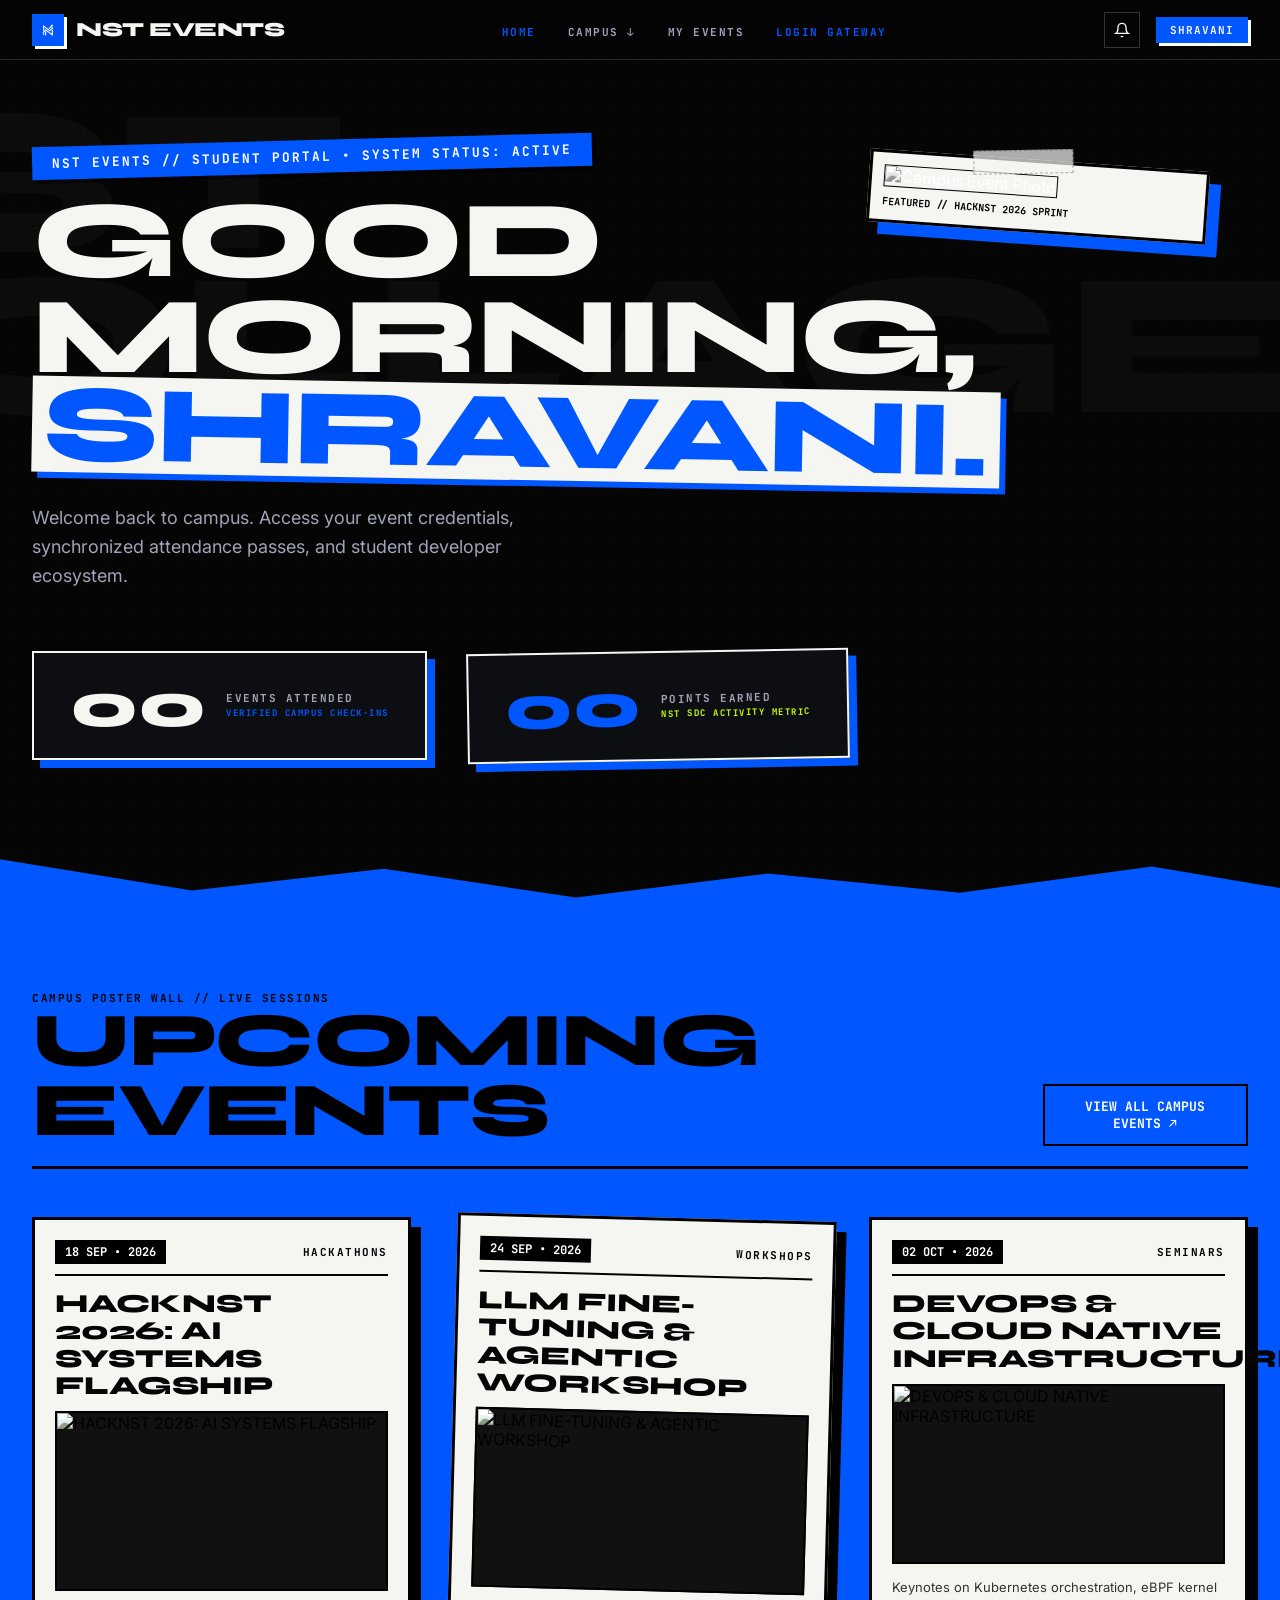
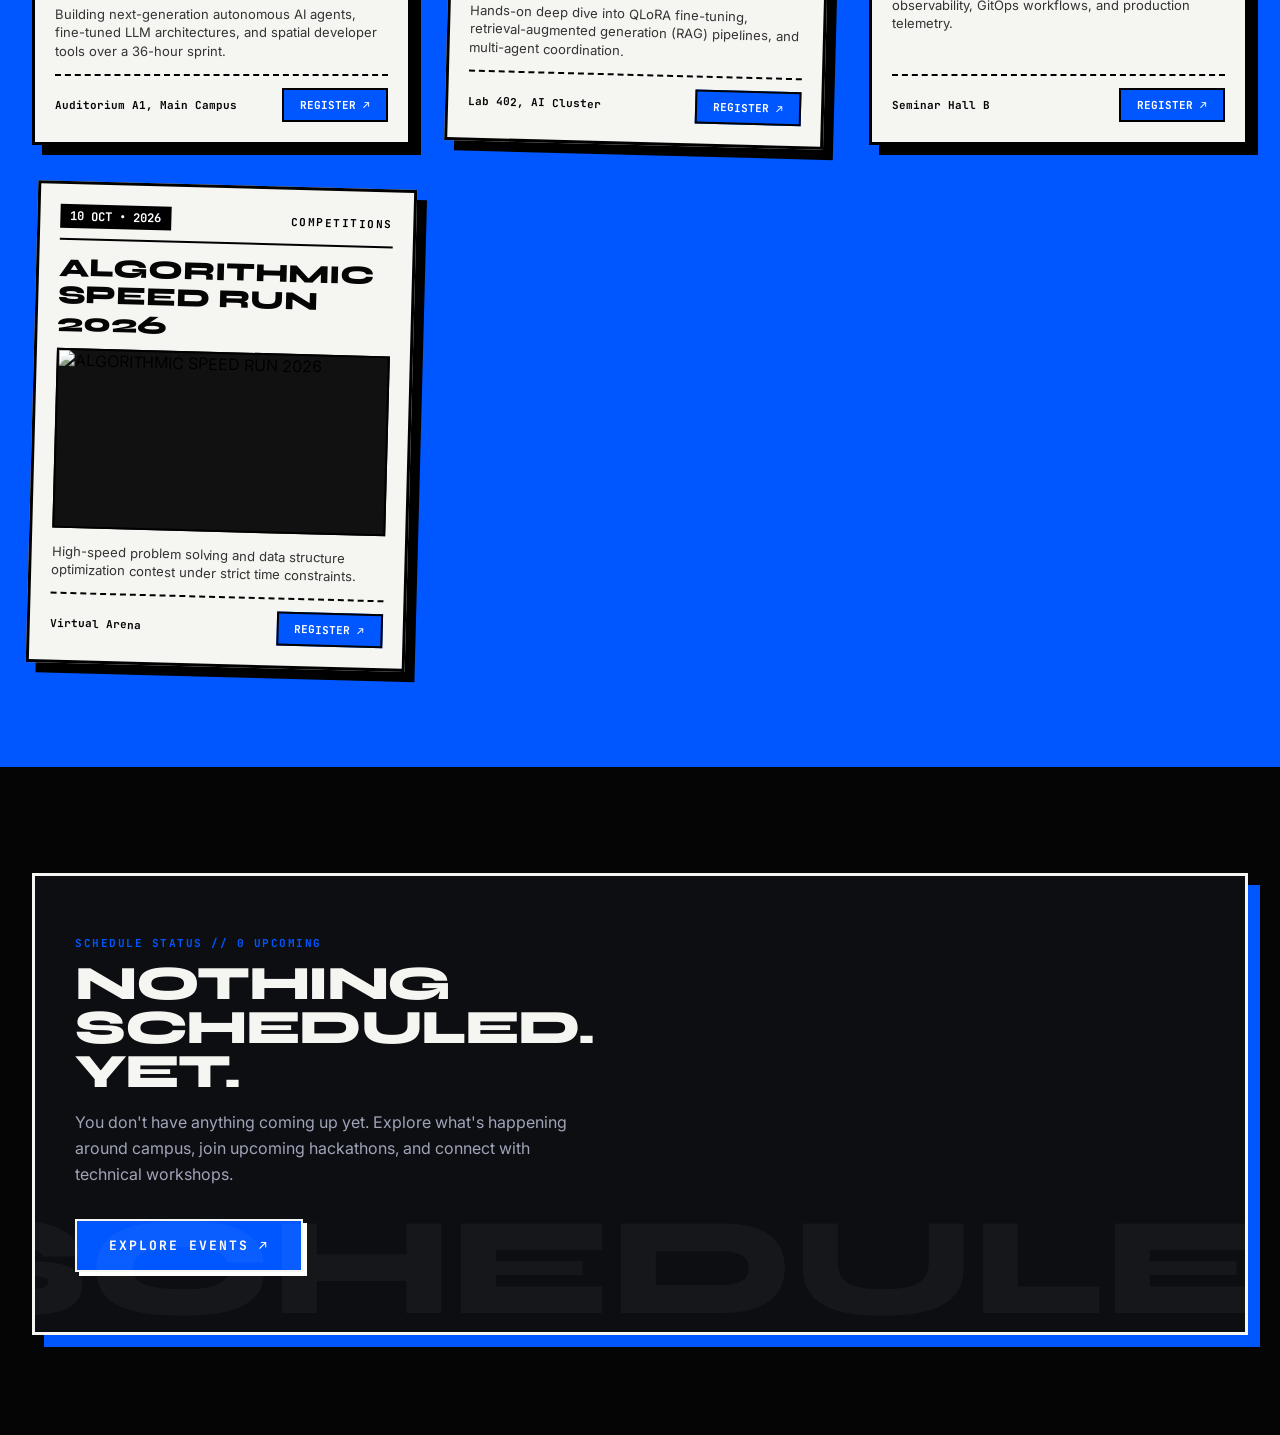
==== index.html @ 3bcb8fd0 "feat: Experimental Editorial & Digital Collage redesign for NST Events" ====
<!DOCTYPE html>
<html lang="en">
<head>
  <meta charset="UTF-8">
  <meta name="viewport" content="width=device-width, initial-scale=1.0">
  <title>NST Events — Experimental Editorial &amp; Digital Collage</title>
  <meta name="description" content="NST Events - Student Event Platform & Identity Gateway">
  <link rel="icon" href="https://events.nstsdc.org/favicon.ico">
  <link rel="stylesheet" href="styles.css">
</head>
<body>

  <!-- Background Noise Overlay -->
  <div class="collage-noise-overlay"></div>

  <!-- ==========================================================================
       EDITORIAL NAVIGATION HEADER
       ========================================================================== -->
  <header class="editorial-nav">
    
    <a href="#" data-route="home" class="nav-brand">
      <div class="nav-logo-box">
        <svg width="18" height="18" viewBox="0 0 100 100" fill="none">
          <g fill="#ffffff">
            <path d="M 76.80,19.80 L 76.20,32.40 L 71.50,30.10 L 57.40,45.70 L 53.10,41.80 L 66.80,26.60 L 63.70,23.10 Z"/>
            <path d="M 22.60,23.00 L 26.60,25.00 L 59.00,50.40 L 69.10,41.00 L 66.40,37.50 L 78.50,34.80 L 77.30,46.90 L 73.00,44.50 L 60.50,57.40 L 59.00,57.40 L 28.90,34.40 L 28.90,50.80 L 23.00,56.20 Z"/>
            <path d="M 36.30,46.10 L 39.10,47.30 L 70.30,70.30 L 70.70,50.40 L 73.40,47.70 L 77.00,50.00 L 77.00,81.25 L 75.80,81.25 L 37.90,53.50 L 22.30,69.10 L 21.10,69.10 L 21.50,60.90 Z"/>
            <path d="M 38.30,57.40 L 43.40,60.50 L 40.20,64.10 L 40.20,79.00 L 34.00,79.00 L 34.00,61.70 Z"/>
            <path d="M 28.10,66.00 L 28.90,66.00 L 28.90,79.00 L 23.00,79.00 L 22.70,71.50 Z"/>
          </g>
        </svg>
      </div>
      <span class="nav-brand-title">NST EVENTS</span>
    </a>

    <ul class="nav-links">
      <li><a href="#" data-route="home" class="nav-link-item active">HOME</a></li>
      <li><a href="#" data-route="discover" class="nav-link-item">CAMPUS &darr;</a></li>
      <li><a href="#" data-route="my-events" class="nav-link-item">MY EVENTS</a></li>
      <li><a href="#" data-route="login" class="nav-link-item" style="color: var(--electric-blue);">LOGIN GATEWAY</a></li>
    </ul>

    <div style="display: flex; align-items: center; gap: 16px;">
      <button onclick="switchRoute('profile')" style="background: transparent; border: 1px solid rgba(245,245,242,0.2); color: #fff; width: 36px; height: 36px; cursor: pointer; display: flex; align-items: center; justify-content: center;">
        <svg width="16" height="16" viewBox="0 0 24 24" fill="none" stroke="currentColor" stroke-width="2">
          <path d="M18 8A6 6 0 0 0 6 8c0 7-3 9-3 9h18s-3-2-3-9"></path>
          <path d="M13.73 21a2 2 0 0 1-3.46 0"></path>
        </svg>
      </button>

      <div class="nav-user-badge" data-route="profile">
        <span>SHRAVANI</span>
      </div>
    </div>

  </header>


  <!-- ==========================================================================
       VIEW 1: LANDING / HOME PAGE (#home)
       ========================================================================== -->
  <main id="view-home" class="page-view active">
    
    <!-- Hero Collage Spread -->
    <div class="hero-collage-wrapper">
      
      <div class="hero-bg-text-watermark">NST COLLAGE 01</div>

      <div class="hero-main-composition">
        
        <div class="blue-paper-strip">
          NST EVENTS // STUDENT PORTAL &bull; SYSTEM STATUS: ACTIVE
        </div>

        <h1 class="hero-headline-group font-display-hero">
          GOOD<br>
          MORNING,<br>
          <span class="name-highlight">SHRAVANI.</span>
        </h1>

        <p style="font-family: var(--font-body); font-size: 18px; color: #a0a4b8; line-height: 1.6; max-width: 520px; margin-top: 24px;">
          Welcome back to campus. Access your event credentials, synchronized attendance passes, and student developer ecosystem.
        </p>

        <!-- Overlapping Tilted Event Photo Frame -->
        <div class="hero-tilted-photo-card">
          <div class="tape-strip"></div>
          <img src="https://images.unsplash.com/photo-1531482615713-2afd69097998?q=80&w=800&auto=format&fit=crop" alt="Campus Event Photo">
          <div style="margin-top: 8px; font-family: var(--font-mono); font-size: 10px; font-weight: 700; color: #000; text-transform: uppercase;">
            FEATURED // HACKNST 2026 SPRINT
          </div>
        </div>

        <!-- Offset Stats Blocks -->
        <div class="hero-stats-offset-row">
          
          <div class="stat-editorial-box">
            <div class="stat-num-giant">00</div>
            <div>
              <div class="micro-annotation">EVENTS ATTENDED</div>
              <div class="micro-annotation annotation-blue" style="font-size: 9px; margin-top: 2px;">VERIFIED CAMPUS CHECK-INS</div>
            </div>
          </div>

          <div class="stat-editorial-box" style="transform: rotate(-1deg);">
            <div class="stat-num-giant" style="color: var(--electric-blue);">00</div>
            <div>
              <div class="micro-annotation">POINTS EARNED</div>
              <div class="micro-annotation annotation-green" style="font-size: 9px; margin-top: 2px;">NST SDC ACTIVITY METRIC</div>
            </div>
          </div>

        </div>

      </div>

    </div>

    <!-- Hand-Ripped Torn Paper Transition Edge -->
    <div class="torn-section-divider"></div>

    <!-- Upcoming Events Poster Wall -->
    <section class="poster-wall-section">
      <div class="poster-wall-container">
        
        <div style="border-bottom: 3px solid #000; padding-bottom: 20px; display: flex; justify-content: space-between; align-items: flex-end;">
          <div>
            <span class="micro-annotation" style="color:#000;">CAMPUS POSTER WALL // LIVE SESSIONS</span>
            <h2 class="font-display-section" style="color:#000;">UPCOMING EVENTS</h2>
          </div>
          <button onclick="switchRoute('discover')" class="poster-register-btn" style="padding: 12px 24px; font-size: 13px;">
            VIEW ALL CAMPUS EVENTS ↗
          </button>
        </div>

        <div id="home-poster-wall-grid" class="poster-wall-grid">
          <!-- Rendered dynamically by app.js -->
        </div>

      </div>
    </section>

    <!-- Torn Paper Edge Back to Black -->
    <div class="torn-section-divider-black"></div>

    <!-- Empty Schedule Editorial Section -->
    <div style="max-width: 1320px; margin: 60px auto 100px auto; padding: 0 32px;">
      <div class="empty-poster-container">
        <div class="empty-poster-watermark">SCHEDULE</div>
        <div class="micro-annotation annotation-blue" style="margin-bottom: 12px;">SCHEDULE STATUS // 0 UPCOMING</div>
        <h2 class="font-display-section" style="font-size: 48px; margin-bottom: 16px;">
          NOTHING<br>SCHEDULED.<br>YET.
        </h2>
        <p style="font-family: var(--font-body); font-size: 16px; color: #a0a4b8; margin-bottom: 32px; max-width: 520px; line-height: 1.6;">
          You don't have anything coming up yet. Explore what's happening around campus, join upcoming hackathons, and connect with technical workshops.
        </p>
        <button onclick="switchRoute('discover')" class="empty-cta-btn">
          EXPLORE EVENTS ↗
        </button>
      </div>
    </div>

  </main>


  <!-- ==========================================================================
       VIEW 2: LOGIN PAGE (#login)
       ========================================================================== -->
  <main id="view-login" class="page-view">
    <div class="login-composition-wrapper">
      
      <div class="login-poster-card">
        
        <div class="micro-annotation" style="color:#000; margin-bottom: 6px;">AUTH GATEWAY // NST-NET</div>
        <div class="micro-annotation annotation-blue" style="margin-bottom: 16px;">NST EVENTS &bull; NEWTON SCHOOL OF TECHNOLOGY</div>

        <div style="border-bottom: 3px solid #000; padding-bottom: 16px; margin-bottom: 24px;">
          <span class="micro-annotation" style="color:#000;">IDENTITY VERIFICATION // SEC-02</span>
          <h1 class="font-display-section" style="font-size: 36px; color: #000; margin-top: 8px;">Access Student Portal</h1>
        </div>

        <p style="font-family: var(--font-body); font-size: 14px; color: #222; line-height: 1.6; margin-bottom: 24px;">
          Sign in with your institutional <strong>@adypu.edu.in</strong> or <strong>@newtonschool.co</strong> account to synchronize: attendance, event registrations, and club management.
        </p>

        <!-- Session Handshake Matrix -->
        <div style="border: 2px solid #000; padding: 16px; background: #fff; margin-bottom: 28px;">
          <div style="display: flex; justify-content: space-between; margin-bottom: 10px;">
            <span class="micro-annotation" style="color:#000;">SESSION HANDSHAKE MATRIX</span>
            <span class="micro-annotation annotation-blue">READY FOR SSO</span>
          </div>

          <table>
            <tr>
              <td>CLEARANCE</td>
              <td>LEVEL-03</td>
            </tr>
            <tr>
              <td>CLUSTER</td>
              <td>AI-ENG-01</td>
            </tr>
            <tr>
              <td>PROTOCOL</td>
              <td style="color: var(--electric-blue);">ACTIVE SSO</td>
            </tr>
          </table>
        </div>

        <button type="button" onclick="switchRoute('home'); showToast('Authenticated via Google SSO');" class="login-google-cta">
          <svg width="20" height="20" viewBox="0 0 24 24">
            <path fill="#ffffff" d="M22.56 12.25c0-.78-.07-1.53-.2-2.25H12v4.26h5.92c-.26 1.37-1.04 2.53-2.21 3.31v2.77h3.57c2.08-1.92 3.28-4.74 3.28-8.09z"/>
            <path fill="#ffffff" d="M12 23c2.97 0 5.46-.98 7.28-2.66l-3.57-2.77c-.98.66-2.23 1.06-3.71 1.06-2.86 0-5.29-1.93-6.16-4.53H2.18v2.84C3.99 20.53 7.7 23 12 23z"/>
          </svg>
          <span>CONTINUE WITH GOOGLE</span>
        </button>

        <div style="margin-top: 32px; padding-top: 20px; border-top: 2px dashed #000; text-align: center;">
          <div class="micro-annotation" style="color:#000; font-size: 9px; margin-bottom: 4px;">RESTRICTED TO ENROLLED NST STUDENTS &amp; FACULTY</div>
          <div class="micro-annotation" style="color:#555; font-size: 8px;">SEC-02 IDENTITY GATEWAY // @ADYPU.EDU.IN @NEWTONSCHOOL.CO</div>
          <div class="micro-annotation annotation-blue" style="font-size: 9px; margin-top: 10px;">Crafted by NST Software Developers Club</div>
        </div>

      </div>

    </div>
  </main>


  <!-- ==========================================================================
       VIEW 3: DISCOVER / CAMPUS PAGE (#discover)
       ========================================================================== -->
  <main id="view-discover" class="page-view">
    <div style="max-width: 1320px; margin: 0 auto; padding: 60px 32px 100px 32px;">
      
      <div style="border-bottom: 3px solid #fff; padding-bottom: 32px;">
        <div class="micro-annotation annotation-blue" style="margin-bottom: 8px;">CAMPUS ARCHIVE // LIVE EVENTS</div>
        <h1 class="font-display-hero">DISCOVER</h1>
        <p style="font-family: var(--font-body); font-size: 16px; color: #a0a4b8; margin-top: 12px;">
          Find your next moment. Explore premium events across campus.
        </p>
      </div>

      <!-- Search Bar -->
      <div style="margin: 32px 0 40px 0;">
        <input type="text" id="discover-search-input" placeholder="Search events, clubs, topics..." style="width:100%; height:60px; background:var(--bg-dark-card); border:3px solid #fff; padding:0 24px; color:#fff; font-family:var(--font-mono); font-size:16px; outline:none;">
      </div>

      <!-- Category Filter Bar -->
      <div style="display: flex; gap: 12px; flex-wrap: wrap; border-bottom: 1px solid rgba(245,245,242,0.2); padding-bottom: 20px; margin-bottom: 48px;">
        <button id="cat-btn-all" onclick="setCategoryFilter('ALL')" class="poster-register-btn active">ALL</button>
        <button id="cat-btn-workshops" onclick="setCategoryFilter('WORKSHOPS')" class="poster-register-btn">WORKSHOPS</button>
        <button id="cat-btn-seminars" onclick="setCategoryFilter('SEMINARS')" class="poster-register-btn">SEMINARS</button>
        <button id="cat-btn-competitions" onclick="setCategoryFilter('COMPETITIONS')" class="poster-register-btn">COMPETITIONS</button>
        <button id="cat-btn-meetups" onclick="setCategoryFilter('MEETUPS')" class="poster-register-btn">MEETUPS</button>
        <button id="cat-btn-hackathons" onclick="setCategoryFilter('HACKATHONS')" class="poster-register-btn">HACKATHONS</button>
        <button id="cat-btn-cultural" onclick="setCategoryFilter('CULTURAL')" class="poster-register-btn">CULTURAL</button>
        <button id="cat-btn-sports" onclick="setCategoryFilter('SPORTS')" class="poster-register-btn">SPORTS</button>
        <button id="cat-btn-other" onclick="setCategoryFilter('OTHER')" class="poster-register-btn">OTHER</button>
      </div>

      <!-- Events Poster Wall Grid -->
      <div id="discover-events-grid" class="poster-wall-grid">
        <!-- Rendered dynamically by app.js -->
      </div>

    </div>
  </main>


  <!-- ==========================================================================
       VIEW 4: MY EVENTS PAGE (#my-events)
       ========================================================================== -->
  <main id="view-my-events" class="page-view">
    <div style="max-width: 1320px; margin: 0 auto; padding: 60px 32px 100px 32px;">
      
      <div style="border-bottom: 3px solid #fff; padding-bottom: 24px; margin-bottom: 36px;">
        <div class="micro-annotation annotation-blue" style="margin-bottom: 8px;">PERSONAL ARCHIVE // REGISTRATIONS</div>
        <h1 class="font-display-hero">MY EVENTS</h1>
      </div>

      <div style="display: flex; gap: 24px; border-bottom: 2px solid rgba(245,245,242,0.2); margin-bottom: 48px;">
        <button id="tab-myevents-upcoming" onclick="switchMyEventsTab('upcoming')" class="tab-editorial-btn active">UPCOMING</button>
        <button id="tab-myevents-past" onclick="switchMyEventsTab('past')" class="tab-editorial-btn">PAST &amp; CANCELLED</button>
      </div>

      <div id="my-events-content">
        <!-- Content rendered dynamically by app.js -->
      </div>

    </div>
  </main>


  <!-- ==========================================================================
       VIEW 5: PROFILE PAGE (#profile)
       ========================================================================== -->
  <main id="view-profile" class="page-view">
    <div style="max-width: 1000px; margin: 0 auto; padding: 60px 32px 100px 32px;">
      
      <div style="border-bottom: 3px solid #fff; padding-bottom: 24px; margin-bottom: 40px;">
        <div class="micro-annotation annotation-blue" style="margin-bottom: 8px;">STUDENT DOSSIER // ACCOUNT IDENTITY</div>
        <h1 class="font-display-hero">PROFILE</h1>
        <p style="font-family: var(--font-mono); font-size: 12px; color: #a0a4b8; margin-top: 8px; text-transform: uppercase;">
          MANAGE YOUR ACCOUNT AND PREFERENCES
        </p>
      </div>

      <!-- Dossier Identity Card -->
      <div style="border: 3px solid #fff; background: var(--bg-dark-card); padding: 40px; margin-bottom: 40px; box-shadow: 12px 12px 0px var(--electric-blue);">
        <div style="display: flex; justify-content: space-between; align-items: center; border-bottom: 2px solid #fff; padding-bottom: 16px;">
          <div>
            <span class="micro-annotation annotation-green">IDENTITY VERIFIED &bull; ACTIVE</span>
            <h2 style="font-family: var(--font-display); font-size: 36px; font-weight: 900; margin-top: 4px;">Shravani Patangrao</h2>
          </div>
          <span style="font-family: var(--font-mono); font-size: 12px; color: #ffffff; background: var(--electric-blue); padding: 8px 16px; font-weight: 700; border: 2px solid #fff;">
            STUDENT
          </span>
        </div>

        <div style="display: grid; grid-template-columns: repeat(2, 1fr); gap: 24px; margin-top: 24px;">
          <div style="border: 1px solid rgba(245,245,242,0.2); padding: 16px; background: #000;">
            <div class="micro-annotation">STUDENT ID</div>
            <div style="font-family: var(--font-mono); font-size: 15px; font-weight: 700; color: #fff; margin-top: 4px;">NST-2026-8942</div>
          </div>

          <div style="border: 1px solid rgba(245,245,242,0.2); padding: 16px; background: #000;">
            <div class="micro-annotation">INSTITUTIONAL EMAIL</div>
            <div style="font-family: var(--font-mono); font-size: 15px; font-weight: 700; color: #fff; margin-top: 4px;">shravani@adypu.edu.in</div>
          </div>

          <div style="border: 1px solid rgba(245,245,242,0.2); padding: 16px; background: #000; grid-column: 1 / -1;">
            <div class="micro-annotation">YOUR CAMPUS</div>
            <div style="font-family: var(--font-mono); font-size: 15px; font-weight: 700; color: var(--electric-blue); margin-top: 4px;">Newton School of Technology (ADYPU)</div>
          </div>
        </div>
      </div>

      <!-- My Clubs -->
      <div style="border: 3px solid #fff; background: var(--bg-dark-card); padding: 40px; margin-bottom: 40px; box-shadow: 12px 12px 0px #000;">
        <div class="micro-annotation annotation-blue" style="margin-bottom: 12px;">COMMUNITY // CLUBS</div>
        <h3 style="font-family: var(--font-display); font-size: 26px; font-weight: 900; margin-bottom: 12px;">MY CLUBS</h3>
        <p style="font-family: var(--font-body); font-size: 15px; color: #a0a4b8; margin-bottom: 24px;">
          You're not part of any clubs yet. Join student development groups to access private events and workshops.
        </p>
        <button onclick="switchRoute('discover')" class="empty-cta-btn">
          EXPLORE ALL CLUBS ↗
        </button>
      </div>

      <!-- Preferences Toggles -->
      <div style="border: 3px solid #fff; background: var(--bg-dark-card); padding: 40px;">
        <div class="micro-annotation annotation-blue" style="margin-bottom: 12px;">PREFERENCES // NOTIFICATIONS</div>
        <h3 style="font-family: var(--font-display); font-size: 26px; font-weight: 900; margin-bottom: 24px;">STAY IN THE LOOP</h3>

        <div style="display:flex; justify-content:space-between; align-items:center; border-bottom:1px solid rgba(245,245,242,0.15); padding:18px 0;">
          <div>
            <div style="font-family: var(--font-mono); font-size: 14px; font-weight: 700;">Push Notifications</div>
            <div style="font-family: var(--font-body); font-size: 13px; color: #a0a4b8; margin-top: 2px;">Receive push notifications from NST Events.</div>
          </div>
          <input type="checkbox" checked onclick="toggleNotification('push')" style="width:24px; height:24px;">
        </div>

        <div style="display:flex; justify-content:space-between; align-items:center; border-bottom:1px solid rgba(245,245,242,0.15); padding:18px 0;">
          <div>
            <div style="font-family: var(--font-mono); font-size: 14px; font-weight: 700;">Event Reminders</div>
            <div style="font-family: var(--font-body); font-size: 13px; color: #a0a4b8; margin-top: 2px;">Reminders for events you're registered for.</div>
          </div>
          <input type="checkbox" checked onclick="toggleNotification('reminders')" style="width:24px; height:24px;">
        </div>

        <div style="display:flex; justify-content:space-between; align-items:center; border-bottom:1px solid rgba(245,245,242,0.15); padding:18px 0;">
          <div>
            <div style="font-family: var(--font-mono); font-size: 14px; font-weight: 700;">Club Announcements</div>
            <div style="font-family: var(--font-body); font-size: 13px; color: #a0a4b8; margin-top: 2px;">Updates from clubs you're part of.</div>
          </div>
          <input type="checkbox" onclick="toggleNotification('clubAnnouncements')" style="width:24px; height:24px;">
        </div>

        <div style="display:flex; justify-content:space-between; align-items:center; border-bottom:1px solid rgba(245,245,242,0.15); padding:18px 0;">
          <div>
            <div style="font-family: var(--font-mono); font-size: 14px; font-weight: 700;">Attendance Alerts</div>
            <div style="font-family: var(--font-body); font-size: 13px; color: #a0a4b8; margin-top: 2px;">Check-in windows and dispute updates.</div>
          </div>
          <input type="checkbox" checked onclick="toggleNotification('attendanceAlerts')" style="width:24px; height:24px;">
        </div>

      </div>

    </div>
  </main>


  <!-- ==========================================================================
       VIEW 6: EVENT DETAIL PAGE (#event-detail)
       ========================================================================== -->
  <main id="view-event-detail" class="page-view">
    <!-- Rendered dynamically by app.js -->
  </main>

  <script src="app.js"></script>
</body>
</html>
---- styles.css ----
/* ==========================================================================
   NST EVENTS - EXPERIMENTAL EDITORIAL & DIGITAL COLLAGE DESIGN SYSTEM
   Theme: Art-Directed Magazine Spread × Developer Culture × College Posters
   ========================================================================== */

@import url('https://fonts.googleapis.com/css2?family=Inter:wght@400;500;600;700&family=JetBrains+Mono:ital,wght@0,400;0,700;1,400&family=Outfit:wght@400;700;900&family=Syne:wght@700;800;900&display=swap');

:root {
  /* Color Palette */
  --bg-black: #050505;
  --bg-paper-white: #F5F5F2;
  --bg-dark-card: #0d0e12;
  
  /* Primary Brand Accents */
  --electric-blue: #0057FF;
  --electric-blue-dark: #0042c7;
  --acid-green: #C8FF00;
  --warm-red: #FF3B30;

  /* Typography */
  --font-display: 'Syne', 'Outfit', sans-serif;
  --font-body: 'Inter', sans-serif;
  --font-mono: 'JetBrains Mono', monospace;
}

/* Reset & Base Rules */
*, *::before, *::after {
  box-sizing: border-box;
  margin: 0;
  padding: 0;
  border-radius: 0 !important;
}

html, body {
  width: 100%;
  min-height: 100%;
  background-color: var(--bg-black);
  color: var(--bg-paper-white);
  font-family: var(--font-body);
  overflow-x: hidden;
  -webkit-font-smoothing: antialiased;
  -moz-osx-font-smoothing: grayscale;
}

/* Texture & Noise Background Overlays */
.collage-noise-overlay {
  position: fixed;
  inset: 0;
  pointer-events: none;
  z-index: 0;
  opacity: 0.35;
  background-image: radial-gradient(rgba(245, 245, 242, 0.08) 1px, transparent 1px);
  background-size: 24px 24px;
}

/* Monospace & Micro Annotations */
.micro-annotation {
  font-family: var(--font-mono);
  font-size: 11px;
  font-weight: 700;
  letter-spacing: 1.5px;
  text-transform: uppercase;
  color: #a0a4b8;
}

.annotation-blue { color: var(--electric-blue); }
.annotation-green { color: var(--acid-green); }

/* Typography Scale */
.font-display-hero {
  font-family: var(--font-display);
  font-size: clamp(52px, 8.5vw, 120px);
  font-weight: 900;
  line-height: 0.88;
  letter-spacing: -2px;
  text-transform: uppercase;
  color: var(--bg-paper-white);
}

.font-display-section {
  font-family: var(--font-display);
  font-size: clamp(36px, 6vw, 76px);
  font-weight: 900;
  line-height: 0.92;
  letter-spacing: -1.5px;
  text-transform: uppercase;
}

/* ==========================================================================
   NAVIGATION BAR (EDITORIAL INTEGRATED HEADER)
   ========================================================================== */
.editorial-nav {
  position: fixed;
  top: 0;
  left: 0;
  right: 0;
  height: 60px;
  background: rgba(5, 5, 5, 0.94);
  backdrop-filter: blur(16px);
  border-bottom: 1px solid rgba(245, 245, 242, 0.15);
  z-index: 9000;
  display: flex;
  align-items: center;
  justify-content: space-between;
  padding: 0 32px;
}

.nav-brand {
  display: flex;
  align-items: center;
  gap: 12px;
  text-decoration: none;
  color: var(--bg-paper-white);
}

.nav-logo-box {
  width: 32px;
  height: 32px;
  background: var(--electric-blue);
  display: flex;
  align-items: center;
  justify-content: center;
  box-shadow: 3px 3px 0px #ffffff;
}

.nav-brand-title {
  font-family: var(--font-display);
  font-size: 20px;
  font-weight: 900;
  letter-spacing: -0.5px;
  text-transform: uppercase;
}

.nav-links {
  display: flex;
  align-items: center;
  gap: 32px;
  list-style: none;
}

.nav-link-item {
  font-family: var(--font-mono);
  font-size: 11px;
  font-weight: 700;
  letter-spacing: 1.5px;
  text-transform: uppercase;
  color: #a0a4b8;
  text-decoration: none;
  transition: color 0.2s;
  cursor: pointer;
}

.nav-link-item:hover, .nav-link-item.active {
  color: var(--electric-blue);
}

.nav-user-badge {
  font-family: var(--font-mono);
  font-size: 11px;
  font-weight: 700;
  letter-spacing: 1px;
  color: var(--bg-paper-white);
  background: var(--electric-blue);
  padding: 6px 14px;
  text-transform: uppercase;
  cursor: pointer;
  box-shadow: 3px 3px 0px #ffffff;
}

/* Page Views */
.page-view {
  display: none;
  min-height: calc(100vh - 60px);
  padding-top: 60px;
  position: relative;
  z-index: 1;
}

.page-view.active { display: block; }

/* ==========================================================================
   1. HERO COLLAGE COMPOSITION (HERO POSTER)
   ========================================================================== */
.hero-collage-wrapper {
  position: relative;
  padding: 80px 32px 100px 32px;
  max-width: 1320px;
  margin: 0 auto;
  min-height: 80vh;
  display: flex;
  flex-direction: column;
  justify-content: center;
}

.hero-bg-text-watermark {
  position: absolute;
  top: 40px;
  right: -20px;
  font-family: var(--font-display);
  font-size: clamp(80px, 16vw, 240px);
  font-weight: 900;
  color: rgba(245, 245, 242, 0.03);
  text-transform: uppercase;
  pointer-events: none;
  user-select: none;
  z-index: 0;
  line-height: 0.8;
}

/* Layered Elements inside Hero */
.hero-main-composition {
  position: relative;
  z-index: 2;
}

/* Blue Paper Strip crossing typography */
.blue-paper-strip {
  background: var(--electric-blue);
  color: #ffffff;
  padding: 8px 20px;
  font-family: var(--font-mono);
  font-size: 13px;
  font-weight: 700;
  letter-spacing: 2px;
  text-transform: uppercase;
  display: inline-block;
  transform: rotate(-1.5deg);
  box-shadow: 4px 4px 0px rgba(0, 0, 0, 0.5);
  margin-bottom: 20px;
}

.hero-headline-group {
  position: relative;
  z-index: 3;
}

.hero-headline-group .name-highlight {
  color: var(--electric-blue);
  background: var(--bg-paper-white);
  padding: 0 12px;
  display: inline-block;
  transform: rotate(1deg);
  box-shadow: 6px 6px 0px var(--electric-blue);
}

/* Overlapping Tilted Event Photo in Hero */
.hero-tilted-photo-card {
  position: absolute;
  top: 20px;
  right: 40px;
  width: 340px;
  background: var(--bg-paper-white);
  border: 3px solid #000000;
  padding: 12px;
  transform: rotate(4deg);
  box-shadow: 12px 12px 0px var(--electric-blue);
  z-index: 4;
}

.hero-tilted-photo-card img {
  width: 100%;
  height: 200px;
  object-fit: cover;
  filter: grayscale(100%) contrast(120%);
  border: 1px solid #000;
}

.tape-strip {
  position: absolute;
  top: -12px;
  left: 30%;
  width: 100px;
  height: 24px;
  background: rgba(245, 245, 242, 0.7);
  transform: rotate(-5deg);
  border: 1px dashed rgba(0, 0, 0, 0.3);
  z-index: 5;
}

/* Offset Editorial Stats */
.hero-stats-offset-row {
  display: flex;
  gap: 40px;
  margin-top: 60px;
  position: relative;
  z-index: 3;
}

.stat-editorial-box {
  background: var(--bg-dark-card);
  border: 2px solid var(--bg-paper-white);
  padding: 24px 36px;
  box-shadow: 8px 8px 0px var(--electric-blue);
  display: flex;
  align-items: center;
  gap: 20px;
}

.stat-num-giant {
  font-family: var(--font-display);
  font-size: 64px;
  font-weight: 900;
  line-height: 0.9;
  color: var(--bg-paper-white);
}

/* ==========================================================================
   2. TORN PAPER MASK SECTION DIVIDERS
   ========================================================================== */
.torn-section-divider {
  width: 100%;
  height: 48px;
  background-color: var(--electric-blue);
  clip-path: polygon(0% 0%, 15% 65%, 30% 20%, 45% 80%, 60% 30%, 75% 70%, 90% 15%, 100% 60%, 100% 100%, 0% 100%);
  margin: -1px 0;
}

.torn-section-divider-black {
  width: 100%;
  height: 48px;
  background-color: var(--bg-black);
  clip-path: polygon(0% 40%, 12% 85%, 28% 25%, 42% 75%, 58% 15%, 72% 80%, 88% 30%, 100% 70%, 100% 100%, 0% 100%);
  margin: -1px 0;
}

/* ==========================================================================
   3. POSTER WALL (UPCOMING EVENTS CARDS)
   ========================================================================== */
.poster-wall-section {
  background: var(--electric-blue);
  color: var(--bg-black);
  padding: 80px 32px 100px 32px;
  position: relative;
}

.poster-wall-container {
  max-width: 1320px;
  margin: 0 auto;
}

.poster-wall-grid {
  display: grid;
  grid-template-columns: repeat(auto-fill, minmax(360px, 1fr));
  gap: 40px;
  margin-top: 48px;
}

.poster-card-item {
  background: var(--bg-paper-white);
  color: var(--bg-black);
  border: 3px solid #000000;
  padding: 20px;
  box-shadow: 10px 10px 0px #000000;
  display: flex;
  flex-direction: column;
  transition: transform 0.2s, box-shadow 0.2s;
  cursor: pointer;
  position: relative;
}

.poster-card-item:hover {
  transform: translate(-4px, -4px) rotate(-1deg);
  box-shadow: 14px 14px 0px #000000;
}

.poster-card-item:nth-child(even) {
  transform: rotate(1.5deg);
}

.poster-card-item:nth-child(even):hover {
  transform: translate(-4px, -4px) rotate(0.5deg);
}

.poster-card-header {
  display: flex;
  justify-content: space-between;
  align-items: center;
  border-bottom: 2px solid #000;
  padding-bottom: 10px;
  margin-bottom: 14px;
}

.poster-date-badge {
  background: #000;
  color: #fff;
  font-family: var(--font-mono);
  font-size: 12px;
  font-weight: 700;
  padding: 4px 10px;
}

.poster-title-text {
  font-family: var(--font-display);
  font-size: 26px;
  font-weight: 900;
  line-height: 1.05;
  text-transform: uppercase;
  margin-bottom: 12px;
}

.poster-photo-frame {
  width: 100%;
  height: 180px;
  background: #111;
  border: 2px solid #000;
  margin-bottom: 14px;
  position: relative;
  overflow: hidden;
}

.poster-photo-frame img {
  width: 100%;
  height: 100%;
  object-fit: cover;
  filter: contrast(130%) grayscale(80%);
}

.poster-meta-footer {
  margin-top: auto;
  padding-top: 12px;
  border-top: 2px dashed #000;
  display: flex;
  justify-content: space-between;
  align-items: center;
  font-family: var(--font-mono);
  font-size: 11px;
  font-weight: 700;
}

.poster-register-btn {
  background: var(--electric-blue);
  color: #ffffff;
  border: 2px solid #000;
  padding: 8px 16px;
  font-family: var(--font-mono);
  font-size: 11px;
  font-weight: 700;
  text-transform: uppercase;
  cursor: pointer;
}

/* ==========================================================================
   4. EDITORIAL EMPTY STATE POSTER
   ========================================================================== */
.empty-poster-container {
  border: 3px solid var(--bg-paper-white);
  background: var(--bg-dark-card);
  padding: 60px 40px;
  position: relative;
  overflow: hidden;
  box-shadow: 12px 12px 0px var(--electric-blue);
}

.empty-poster-watermark {
  position: absolute;
  bottom: -20px;
  right: -20px;
  font-family: var(--font-display);
  font-size: 140px;
  font-weight: 900;
  color: rgba(245, 245, 242, 0.04);
  pointer-events: none;
}

.empty-cta-btn {
  display: inline-flex;
  align-items: center;
  gap: 12px;
  background: var(--electric-blue);
  color: #ffffff;
  font-family: var(--font-mono);
  font-size: 13px;
  font-weight: 700;
  letter-spacing: 2px;
  text-transform: uppercase;
  padding: 16px 32px;
  border: 2px solid var(--bg-paper-white);
  cursor: pointer;
  text-decoration: none;
  box-shadow: 4px 4px 0px #ffffff;
  transition: transform 0.2s, box-shadow 0.2s;
}

.empty-cta-btn:hover {
  transform: translate(-2px, -2px);
  box-shadow: 6px 6px 0px #ffffff;
}

/* ==========================================================================
   5. LOGIN PAGE COMPOSITION
   ========================================================================== */
.login-composition-wrapper {
  min-height: calc(100vh - 60px);
  display: flex;
  align-items: center;
  justify-content: center;
  padding: 60px 24px;
  position: relative;
}

.login-poster-card {
  width: 100%;
  max-width: 560px;
  background: var(--bg-paper-white);
  color: var(--bg-black);
  border: 4px solid #000000;
  padding: 44px 40px;
  box-shadow: 16px 16px 0px var(--electric-blue);
  position: relative;
  z-index: 2;
}

.login-poster-card table {
  width: 100%;
  border-collapse: collapse;
  margin: 20px 0;
  font-family: var(--font-mono);
}

.login-poster-card td {
  border: 2px solid #000000;
  padding: 10px 14px;
  font-size: 12px;
  font-weight: 700;
}

.login-google-cta {
  width: 100%;
  height: 56px;
  background: var(--electric-blue);
  border: 3px solid #000000;
  color: #ffffff;
  font-family: var(--font-mono);
  font-size: 14px;
  font-weight: 700;
  letter-spacing: 2px;
  text-transform: uppercase;
  display: flex;
  align-items: center;
  justify-content: center;
  gap: 12px;
  cursor: pointer;
  box-shadow: 4px 4px 0px #000000;
  transition: transform 0.15s, box-shadow 0.15s;
}

.login-google-cta:hover {
  transform: translate(-2px, -2px);
  box-shadow: 6px 6px 0px #000000;
}

/* Responsive Scaling */
@media (max-width: 900px) {
  .hero-tilted-photo-card { display: none; }
  .editorial-nav { padding: 0 16px; }
  .nav-links { display: none; }
  .hero-stats-offset-row { flex-direction: column; gap: 16px; }
  .poster-wall-grid { grid-template-columns: 1fr; }
}
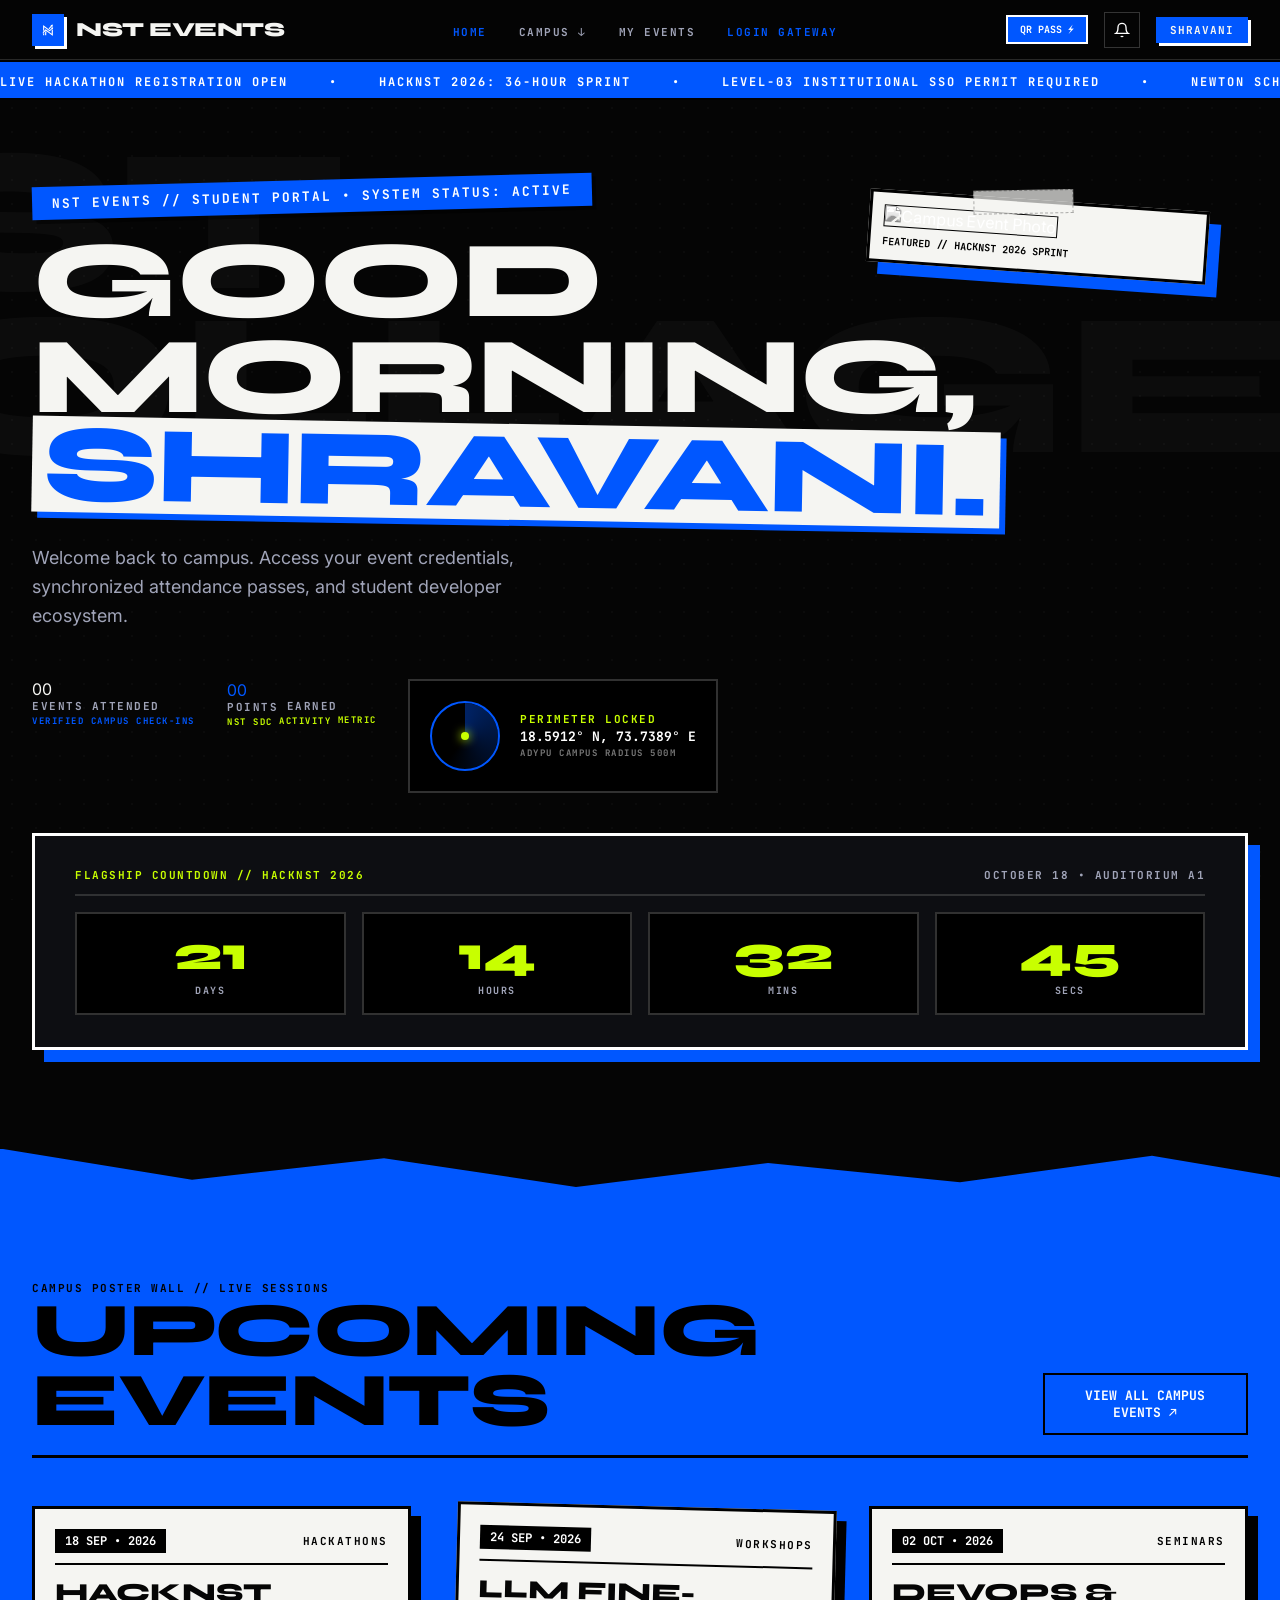
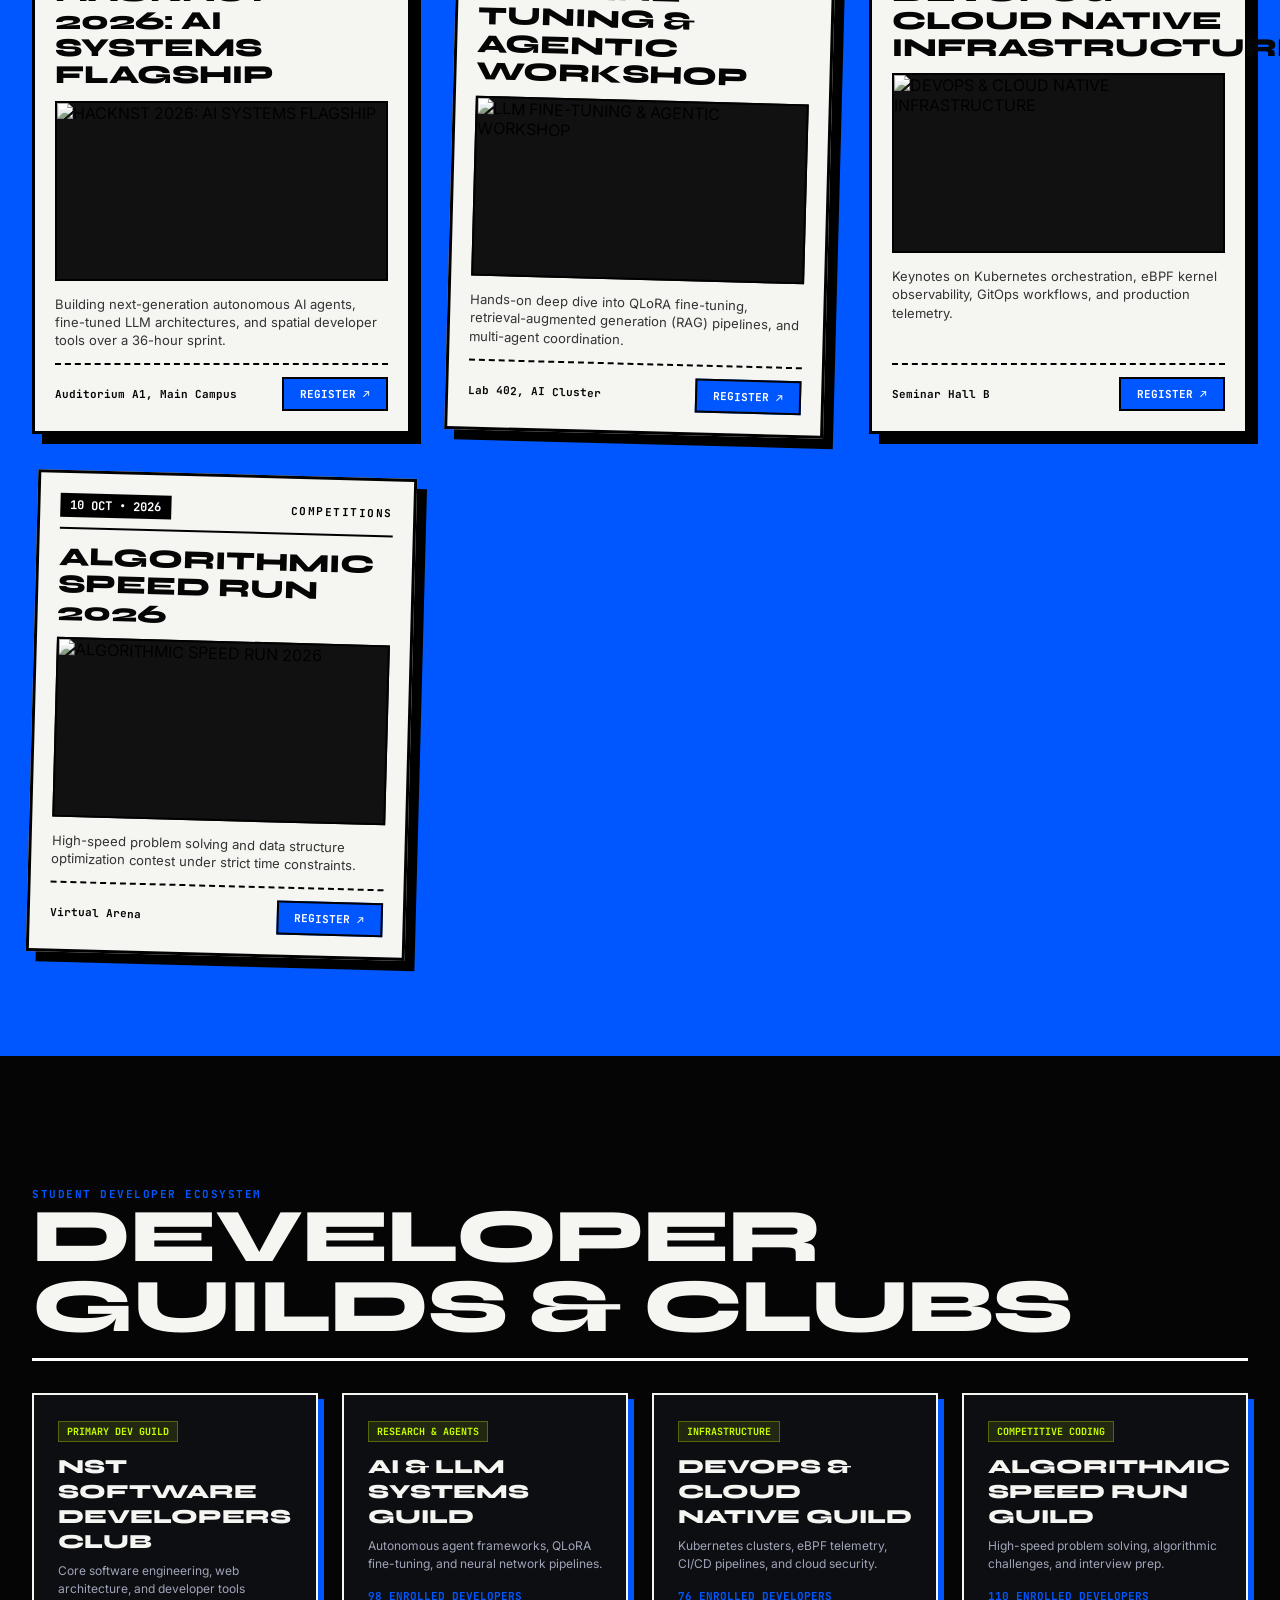
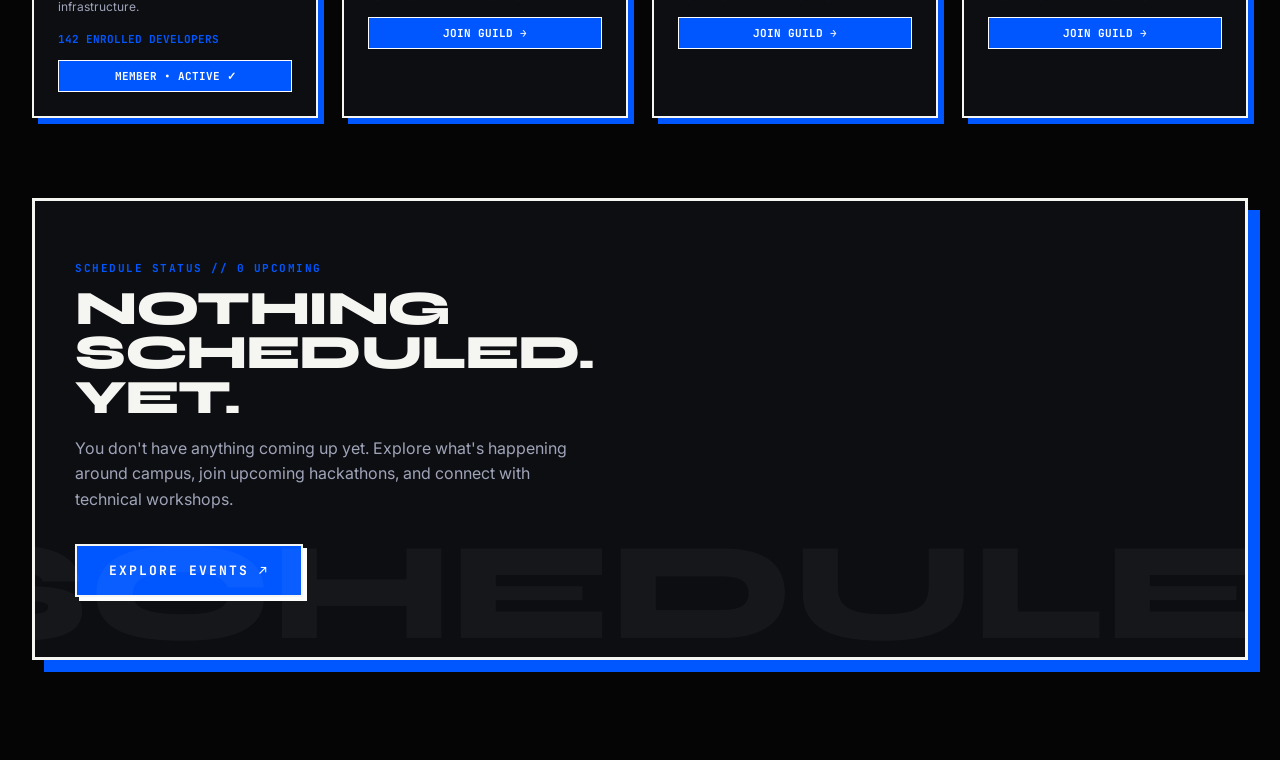
==== commit a3bc6601: "feat: add interactive marquee, countdown ticker, campus radar scanner, and micro UI details" ====
--- a/index.html
+++ b/index.html
@@ -3,8 +3,8 @@
 <head>
   <meta charset="UTF-8">
   <meta name="viewport" content="width=device-width, initial-scale=1.0">
-  <title>NST Events — Experimental Editorial &amp; Digital Collage</title>
-  <meta name="description" content="NST Events - Student Event Platform & Identity Gateway">
+  <title>NST Events — Student Event Platform (V3.0 Enhanced)</title>
+  <meta name="description" content="NST Events - Official Student Event & Identity Gateway Platform">
   <link rel="icon" href="https://events.nstsdc.org/favicon.ico">
   <link rel="stylesheet" href="styles.css">
 </head>
@@ -41,6 +41,10 @@
     </ul>
 
     <div style="display: flex; align-items: center; gap: 16px;">
+      <button onclick="openQrPassModal()" style="background: var(--electric-blue); border: 2px solid #fff; color: #fff; font-family: var(--font-mono); font-size: 10px; font-weight: 700; padding: 6px 12px; cursor: pointer; text-transform: uppercase;">
+        QR PASS ⚡
+      </button>
+
       <button onclick="switchRoute('profile')" style="background: transparent; border: 1px solid rgba(245,245,242,0.2); color: #fff; width: 36px; height: 36px; cursor: pointer; display: flex; align-items: center; justify-content: center;">
         <svg width="16" height="16" viewBox="0 0 24 24" fill="none" stroke="currentColor" stroke-width="2">
           <path d="M18 8A6 6 0 0 0 6 8c0 7-3 9-3 9h18s-3-2-3-9"></path>
@@ -61,6 +65,27 @@
        ========================================================================== -->
   <main id="view-home" class="page-view active">
     
+    <!-- Infinite Marquee Running Banner Component -->
+    <div class="marquee-container">
+      <div class="marquee-content">
+        <span>LIVE HACKATHON REGISTRATION OPEN</span>
+        <span>&bull;</span>
+        <span>HACKNST 2026: 36-HOUR SPRINT</span>
+        <span>&bull;</span>
+        <span>LEVEL-03 INSTITUTIONAL SSO PERMIT REQUIRED</span>
+        <span>&bull;</span>
+        <span>NEWTON SCHOOL OF TECHNOLOGY DEVELOPER ECOSYSTEM</span>
+        <span>&bull;</span>
+        <span>LIVE HACKATHON REGISTRATION OPEN</span>
+        <span>&bull;</span>
+        <span>HACKNST 2026: 36-HOUR SPRINT</span>
+        <span>&bull;</span>
+        <span>LEVEL-03 INSTITUTIONAL SSO PERMIT REQUIRED</span>
+        <span>&bull;</span>
+        <span>NEWTON SCHOOL OF TECHNOLOGY DEVELOPER ECOSYSTEM</span>
+      </div>
+    </div>
+
     <!-- Hero Collage Spread -->
     <div class="hero-collage-wrapper">
       
@@ -91,8 +116,8 @@
           </div>
         </div>
 
-        <!-- Offset Stats Blocks -->
-        <div class="hero-stats-offset-row">
+        <!-- Offset Stats & Geofence Radar Widget Row -->
+        <div style="display: flex; gap: 32px; align-items: flex-start; margin-top: 48px; flex-wrap: wrap;">
           
           <div class="stat-editorial-box">
             <div class="stat-num-giant">00</div>
@@ -110,6 +135,45 @@
             </div>
           </div>
 
+          <!-- Geofence Radar Component -->
+          <div class="radar-widget-box">
+            <div class="radar-circle-display">
+              <div class="radar-dot-pulse"></div>
+            </div>
+            <div>
+              <div class="micro-annotation annotation-green">PERIMETER LOCKED</div>
+              <div style="font-family: var(--font-mono); font-size: 13px; font-weight: 700; color: #fff; margin-top: 2px;">18.5912° N, 73.7389° E</div>
+              <div class="micro-annotation" style="font-size: 9px; color: #777; margin-top: 2px;">ADYPU CAMPUS RADIUS 500M</div>
+            </div>
+          </div>
+
+        </div>
+
+        <!-- Real-Time Countdown Ticker Component -->
+        <div class="countdown-section-card">
+          <div style="display: flex; justify-content: space-between; align-items: center; border-bottom: 2px solid rgba(245,245,242,0.15); padding-bottom: 12px;">
+            <span class="micro-annotation annotation-green">FLAGSHIP COUNTDOWN // HACKNST 2026</span>
+            <span class="micro-annotation">OCTOBER 18 &bull; AUDITORIUM A1</span>
+          </div>
+
+          <div class="countdown-grid">
+            <div class="countdown-unit-box">
+              <div id="cd-days" class="countdown-num">21</div>
+              <div class="countdown-lbl">DAYS</div>
+            </div>
+            <div class="countdown-unit-box">
+              <div id="cd-hours" class="countdown-num">14</div>
+              <div class="countdown-lbl">HOURS</div>
+            </div>
+            <div class="countdown-unit-box">
+              <div id="cd-mins" class="countdown-num">32</div>
+              <div class="countdown-lbl">MINS</div>
+            </div>
+            <div class="countdown-unit-box">
+              <div id="cd-secs" class="countdown-num">45</div>
+              <div class="countdown-lbl">SECS</div>
+            </div>
+          </div>
         </div>
 
       </div>
@@ -142,6 +206,18 @@
 
     <!-- Torn Paper Edge Back to Black -->
     <div class="torn-section-divider-black"></div>
+
+    <!-- Developer Guilds & Clubs Section -->
+    <div class="guilds-section-wrapper">
+      <div style="border-bottom: 3px solid #fff; padding-bottom: 16px;">
+        <span class="micro-annotation annotation-blue">STUDENT DEVELOPER ECOSYSTEM</span>
+        <h2 class="font-display-section">DEVELOPER GUILDS &amp; CLUBS</h2>
+      </div>
+
+      <div id="developer-guilds-grid" class="guild-grid">
+        <!-- Rendered dynamically by app.js -->
+      </div>
+    </div>
 
     <!-- Empty Schedule Editorial Section -->
     <div style="max-width: 1320px; margin: 60px auto 100px auto; padding: 0 32px;">
--- a/styles.css
+++ b/styles.css
@@ -1,6 +1,7 @@
 /* ==========================================================================
-   NST EVENTS - EXPERIMENTAL EDITORIAL & DIGITAL COLLAGE DESIGN SYSTEM
-   Theme: Art-Directed Magazine Spread × Developer Culture × College Posters
+   NST EVENTS - BRUTALIST EDITORIAL DESIGN SYSTEM (V3.0 ENHANCED)
+   Includes Kinetic Animations, Micro-UI Details, Marquee Banner, 
+   Countdown Ticker, Geofence Radar, QR Pass Generator & Guild Roster Grid
    ========================================================================== */
 
 @import url('https://fonts.googleapis.com/css2?family=Inter:wght@400;500;600;700&family=JetBrains+Mono:ital,wght@0,400;0,700;1,400&family=Outfit:wght@400;700;900&family=Syne:wght@700;800;900&display=swap');
@@ -42,7 +43,7 @@
   -moz-osx-font-smoothing: grayscale;
 }
 
-/* Texture & Noise Background Overlays */
+/* Background Texture & Noise Overlays */
 .collage-noise-overlay {
   position: fixed;
   inset: 0;
@@ -75,6 +76,7 @@
   letter-spacing: -2px;
   text-transform: uppercase;
   color: var(--bg-paper-white);
+  animation: kinetic-fade-in 0.6s cubic-bezier(0.16, 1, 0.3, 1);
 }
 
 .font-display-section {
@@ -86,8 +88,34 @@
   text-transform: uppercase;
 }
 
+/* Keyframe Animations */
+@keyframes kinetic-fade-in {
+  from { opacity: 0; transform: translateY(20px); }
+  to { opacity: 1; transform: translateY(0); }
+}
+
+@keyframes marquee-scroll {
+  0% { transform: translateX(0%); }
+  100% { transform: translateX(-50%); }
+}
+
+@keyframes radar-sweep {
+  0% { transform: rotate(0deg); }
+  100% { transform: rotate(360deg); }
+}
+
+@keyframes laser-scan {
+  0%, 100% { top: 0%; }
+  50% { top: 92%; }
+}
+
+@keyframes pulse-glow {
+  0%, 100% { opacity: 1; transform: scale(1); }
+  50% { opacity: 0.5; transform: scale(1.3); }
+}
+
 /* ==========================================================================
-   NAVIGATION BAR (EDITORIAL INTEGRATED HEADER)
+   NAVIGATION BAR & MARQUEE TICKER
    ========================================================================== */
 .editorial-nav {
   position: fixed;
@@ -95,7 +123,7 @@
   left: 0;
   right: 0;
   height: 60px;
-  background: rgba(5, 5, 5, 0.94);
+  background: rgba(5, 5, 5, 0.95);
   backdrop-filter: blur(16px);
   border-bottom: 1px solid rgba(245, 245, 242, 0.15);
   z-index: 9000;
@@ -167,6 +195,34 @@
   box-shadow: 3px 3px 0px #ffffff;
 }
 
+/* Infinite Marquee Running Banner Component */
+.marquee-container {
+  width: 100%;
+  overflow: hidden;
+  background: var(--electric-blue);
+  color: #ffffff;
+  border-top: 2px solid #000;
+  border-bottom: 2px solid #000;
+  padding: 8px 0;
+  white-space: nowrap;
+  position: relative;
+  z-index: 2;
+}
+
+.marquee-content {
+  display: inline-block;
+  animation: marquee-scroll 24s linear infinite;
+  font-family: var(--font-mono);
+  font-size: 12px;
+  font-weight: 700;
+  letter-spacing: 2px;
+  text-transform: uppercase;
+}
+
+.marquee-content span {
+  margin-right: 32px;
+}
+
 /* Page Views */
 .page-view {
   display: none;
@@ -179,7 +235,7 @@
 .page-view.active { display: block; }
 
 /* ==========================================================================
-   1. HERO COLLAGE COMPOSITION (HERO POSTER)
+   HERO COLLAGE & NEW COMPONENTS
    ========================================================================== */
 .hero-collage-wrapper {
   position: relative;
@@ -207,13 +263,11 @@
   line-height: 0.8;
 }
 
-/* Layered Elements inside Hero */
 .hero-main-composition {
   position: relative;
   z-index: 2;
 }
 
-/* Blue Paper Strip crossing typography */
 .blue-paper-strip {
   background: var(--electric-blue);
   color: #ffffff;
@@ -243,7 +297,6 @@
   box-shadow: 6px 6px 0px var(--electric-blue);
 }
 
-/* Overlapping Tilted Event Photo in Hero */
 .hero-tilted-photo-card {
   position: absolute;
   top: 20px;
@@ -277,36 +330,202 @@
   z-index: 5;
 }
 
-/* Offset Editorial Stats */
-.hero-stats-offset-row {
-  display: flex;
-  gap: 40px;
-  margin-top: 60px;
-  position: relative;
-  z-index: 3;
-}
-
-.stat-editorial-box {
+/* ==========================================================================
+   NEW COMPONENT: REAL-TIME HACKATHON COUNTDOWN TICKER
+   ========================================================================== */
+.countdown-section-card {
+  border: 3px solid #ffffff;
   background: var(--bg-dark-card);
+  padding: 32px 40px;
+  box-shadow: 12px 12px 0px var(--electric-blue);
+  margin-top: 40px;
+  position: relative;
+}
+
+.countdown-grid {
+  display: grid;
+  grid-template-columns: repeat(4, 1fr);
+  gap: 16px;
+  margin-top: 16px;
+}
+
+.countdown-unit-box {
+  background: #000;
+  border: 2px solid rgba(245, 245, 242, 0.2);
+  padding: 16px;
+  text-align: center;
+}
+
+.countdown-num {
+  font-family: var(--font-display);
+  font-size: 48px;
+  font-weight: 900;
+  color: var(--acid-green);
+  line-height: 1;
+}
+
+.countdown-lbl {
+  font-family: var(--font-mono);
+  font-size: 10px;
+  font-weight: 700;
+  color: #a0a4b8;
+  letter-spacing: 1.5px;
+  text-transform: uppercase;
+  margin-top: 6px;
+}
+
+/* ==========================================================================
+   NEW COMPONENT: GEOFENCE CAMPUS RADAR SCANNER
+   ========================================================================== */
+.radar-widget-box {
+  border: 2px solid rgba(245, 245, 242, 0.2);
+  background: #000;
+  padding: 20px;
+  display: flex;
+  align-items: center;
+  gap: 20px;
+}
+
+.radar-circle-display {
+  width: 70px;
+  height: 70px;
+  border-radius: 50% !important;
+  border: 2px solid var(--electric-blue);
+  position: relative;
+  display: flex;
+  align-items: center;
+  justify-content: center;
+  overflow: hidden;
+  flex-shrink: 0;
+}
+
+.radar-circle-display::before {
+  content: '';
+  position: absolute;
+  inset: 0;
+  border-radius: 50% !important;
+  background: conic-gradient(from 0deg, rgba(0, 87, 255, 0.4), transparent 60%);
+  animation: radar-sweep 3s linear infinite;
+}
+
+.radar-dot-pulse {
+  width: 8px;
+  height: 8px;
+  border-radius: 50% !important;
+  background: var(--acid-green);
+  box-shadow: 0 0 10px var(--acid-green);
+  animation: pulse-glow 1.5s ease-in-out infinite;
+  position: relative;
+  z-index: 2;
+}
+
+/* ==========================================================================
+   NEW COMPONENT: DEVELOPER GUILDS & CLUBS ROSTER GRID
+   ========================================================================== */
+.guilds-section-wrapper {
+  max-width: 1320px;
+  margin: 80px auto;
+  padding: 0 32px;
+}
+
+.guild-grid {
+  display: grid;
+  grid-template-columns: repeat(auto-fill, minmax(280px, 1fr));
+  gap: 24px;
+  margin-top: 32px;
+}
+
+.guild-card {
   border: 2px solid var(--bg-paper-white);
-  padding: 24px 36px;
-  box-shadow: 8px 8px 0px var(--electric-blue);
-  display: flex;
-  align-items: center;
-  gap: 20px;
-}
-
-.stat-num-giant {
+  background: var(--bg-dark-card);
+  padding: 24px;
+  box-shadow: 6px 6px 0px var(--electric-blue);
+  transition: transform 0.2s, box-shadow 0.2s;
+  cursor: pointer;
+}
+
+.guild-card:hover {
+  transform: translate(-3px, -3px);
+  box-shadow: 10px 10px 0px var(--electric-blue);
+}
+
+.guild-tag-badge {
+  font-family: var(--font-mono);
+  font-size: 10px;
+  font-weight: 700;
+  color: var(--acid-green);
+  background: rgba(200, 255, 0, 0.1);
+  padding: 3px 8px;
+  border: 1px solid rgba(200, 255, 0, 0.3);
+  display: inline-block;
+  margin-bottom: 12px;
+}
+
+.guild-title {
   font-family: var(--font-display);
-  font-size: 64px;
-  font-weight: 900;
-  line-height: 0.9;
-  color: var(--bg-paper-white);
+  font-size: 20px;
+  font-weight: 800;
+  text-transform: uppercase;
+  margin-bottom: 8px;
+}
+
+.guild-desc {
+  font-family: var(--font-body);
+  font-size: 12px;
+  color: #a0a4b8;
+  line-height: 1.5;
+  margin-bottom: 16px;
+}
+
+.guild-action-btn {
+  width: 100%;
+  background: var(--electric-blue);
+  color: #fff;
+  border: 1px solid #fff;
+  padding: 8px;
+  font-family: var(--font-mono);
+  font-size: 11px;
+  font-weight: 700;
+  text-transform: uppercase;
+  cursor: pointer;
 }
 
 /* ==========================================================================
-   2. TORN PAPER MASK SECTION DIVIDERS
+   NEW COMPONENT: QR ATTENDANCE PASS MODAL
    ========================================================================== */
+.qr-modal-card {
+  width: 100%;
+  max-width: 480px;
+  background: var(--bg-paper-white);
+  color: #000;
+  border: 4px solid #000;
+  padding: 36px;
+  box-shadow: 16px 16px 0px var(--electric-blue);
+  position: relative;
+}
+
+.qr-scanner-frame {
+  width: 200px;
+  height: 200px;
+  background: #fff;
+  border: 3px solid #000;
+  margin: 20px auto;
+  position: relative;
+  overflow: hidden;
+  padding: 16px;
+}
+
+.qr-laser-line {
+  position: absolute;
+  left: 0;
+  right: 0;
+  height: 3px;
+  background: var(--electric-blue);
+  box-shadow: 0 0 10px var(--electric-blue);
+  animation: laser-scan 2s ease-in-out infinite;
+}
+
+/* Section Dividers */
 .torn-section-divider {
   width: 100%;
   height: 48px;
@@ -323,9 +542,7 @@
   margin: -1px 0;
 }
 
-/* ==========================================================================
-   3. POSTER WALL (UPCOMING EVENTS CARDS)
-   ========================================================================== */
+/* Poster Wall */
 .poster-wall-section {
   background: var(--electric-blue);
   color: var(--bg-black);
@@ -363,13 +580,8 @@
   box-shadow: 14px 14px 0px #000000;
 }
 
-.poster-card-item:nth-child(even) {
-  transform: rotate(1.5deg);
-}
-
-.poster-card-item:nth-child(even):hover {
-  transform: translate(-4px, -4px) rotate(0.5deg);
-}
+.poster-card-item:nth-child(even) { transform: rotate(1.5deg); }
+.poster-card-item:nth-child(even):hover { transform: translate(-4px, -4px) rotate(0.5deg); }
 
 .poster-card-header {
   display: flex;
@@ -439,9 +651,6 @@
   cursor: pointer;
 }
 
-/* ==========================================================================
-   4. EDITORIAL EMPTY STATE POSTER
-   ========================================================================== */
 .empty-poster-container {
   border: 3px solid var(--bg-paper-white);
   background: var(--bg-dark-card);
@@ -486,9 +695,6 @@
   box-shadow: 6px 6px 0px #ffffff;
 }
 
-/* ==========================================================================
-   5. LOGIN PAGE COMPOSITION
-   ========================================================================== */
 .login-composition-wrapper {
   min-height: calc(100vh - 60px);
   display: flex;
@@ -549,11 +755,10 @@
   box-shadow: 6px 6px 0px #000000;
 }
 
-/* Responsive Scaling */
 @media (max-width: 900px) {
   .hero-tilted-photo-card { display: none; }
   .editorial-nav { padding: 0 16px; }
   .nav-links { display: none; }
-  .hero-stats-offset-row { flex-direction: column; gap: 16px; }
+  .countdown-grid { grid-template-columns: repeat(2, 1fr); }
   .poster-wall-grid { grid-template-columns: 1fr; }
 }
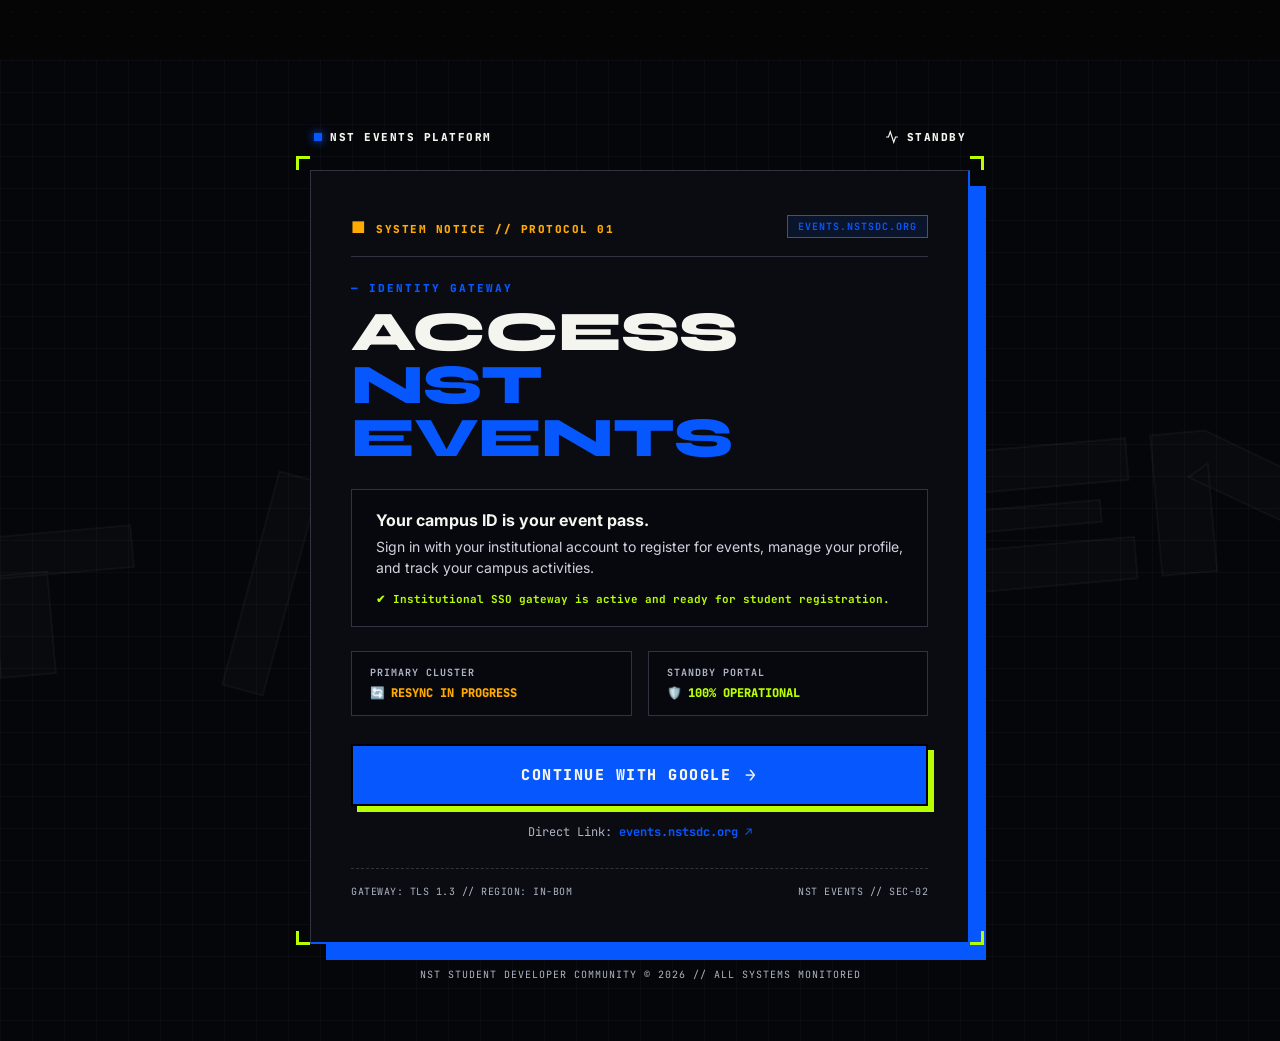
==== commit a199f7b3: "feat: redesign pre-login registration Identity Gateway page matching exact reference screenshot" ====
--- a/index.html
+++ b/index.html
@@ -240,60 +240,113 @@
 
 
   <!-- ==========================================================================
-       VIEW 2: LOGIN PAGE (#login)
+       VIEW 2: REDESIGNED IDENTITY GATEWAY / REGISTRATION PAGE (#login)
        ========================================================================== -->
   <main id="view-login" class="page-view">
-    <div class="login-composition-wrapper">
+    <div class="gateway-page-container">
       
-      <div class="login-poster-card">
-        
-        <div class="micro-annotation" style="color:#000; margin-bottom: 6px;">AUTH GATEWAY // NST-NET</div>
-        <div class="micro-annotation annotation-blue" style="margin-bottom: 16px;">NST EVENTS &bull; NEWTON SCHOOL OF TECHNOLOGY</div>
-
-        <div style="border-bottom: 3px solid #000; padding-bottom: 16px; margin-bottom: 24px;">
-          <span class="micro-annotation" style="color:#000;">IDENTITY VERIFICATION // SEC-02</span>
-          <h1 class="font-display-section" style="font-size: 36px; color: #000; margin-top: 8px;">Access Student Portal</h1>
-        </div>
-
-        <p style="font-family: var(--font-body); font-size: 14px; color: #222; line-height: 1.6; margin-bottom: 24px;">
-          Sign in with your institutional <strong>@adypu.edu.in</strong> or <strong>@newtonschool.co</strong> account to synchronize: attendance, event registrations, and club management.
-        </p>
-
-        <!-- Session Handshake Matrix -->
-        <div style="border: 2px solid #000; padding: 16px; background: #fff; margin-bottom: 28px;">
-          <div style="display: flex; justify-content: space-between; margin-bottom: 10px;">
-            <span class="micro-annotation" style="color:#000;">SESSION HANDSHAKE MATRIX</span>
-            <span class="micro-annotation annotation-blue">READY FOR SSO</span>
-          </div>
-
-          <table>
-            <tr>
-              <td>CLEARANCE</td>
-              <td>LEVEL-03</td>
-            </tr>
-            <tr>
-              <td>CLUSTER</td>
-              <td>AI-ENG-01</td>
-            </tr>
-            <tr>
-              <td>PROTOCOL</td>
-              <td style="color: var(--electric-blue);">ACTIVE SSO</td>
-            </tr>
-          </table>
-        </div>
-
-        <button type="button" onclick="switchRoute('home'); showToast('Authenticated via Google SSO');" class="login-google-cta">
-          <svg width="20" height="20" viewBox="0 0 24 24">
-            <path fill="#ffffff" d="M22.56 12.25c0-.78-.07-1.53-.2-2.25H12v4.26h5.92c-.26 1.37-1.04 2.53-2.21 3.31v2.77h3.57c2.08-1.92 3.28-4.74 3.28-8.09z"/>
-            <path fill="#ffffff" d="M12 23c2.97 0 5.46-.98 7.28-2.66l-3.57-2.77c-.98.66-2.23 1.06-3.71 1.06-2.86 0-5.29-1.93-6.16-4.53H2.18v2.84C3.99 20.53 7.7 23 12 23z"/>
-          </svg>
-          <span>CONTINUE WITH GOOGLE</span>
-        </button>
-
-        <div style="margin-top: 32px; padding-top: 20px; border-top: 2px dashed #000; text-align: center;">
-          <div class="micro-annotation" style="color:#000; font-size: 9px; margin-bottom: 4px;">RESTRICTED TO ENROLLED NST STUDENTS &amp; FACULTY</div>
-          <div class="micro-annotation" style="color:#555; font-size: 8px;">SEC-02 IDENTITY GATEWAY // @ADYPU.EDU.IN @NEWTONSCHOOL.CO</div>
-          <div class="micro-annotation annotation-blue" style="font-size: 9px; margin-top: 10px;">Crafted by NST Software Developers Club</div>
+      <!-- Faint Oversized Background Typographic Watermark -->
+      <div class="gateway-bg-watermark">
+        NST / EVENTS
+      </div>
+
+      <!-- Main Gateway Wrapper with Corner Brackets & Status Bar -->
+      <div class="gateway-wrapper">
+
+        <!-- Corner Brackets -->
+        <div class="gateway-corner-bracket top-left"></div>
+        <div class="gateway-corner-bracket top-right"></div>
+        <div class="gateway-corner-bracket bottom-left"></div>
+        <div class="gateway-corner-bracket bottom-right"></div>
+
+        <!-- Top Status Bar -->
+        <div class="gateway-top-status-bar">
+          <div style="display: flex; align-items: center; gap: 8px;">
+            <span class="pulse-dot-blue"></span>
+            <span style="font-weight: 800; color: #F5F5F0;">NST EVENTS PLATFORM</span>
+          </div>
+          <div style="display: flex; align-items: center; gap: 8px;">
+            <svg width="14" height="14" viewBox="0 0 24 24" fill="none" stroke="#F5F5F0" stroke-width="2">
+              <path d="M22 12h-4l-3 9L9 3l-3 9H2"/>
+            </svg>
+            <span style="font-weight: 800; color: #F5F5F0;">STANDBY</span>
+          </div>
+        </div>
+
+        <!-- Main Identity Gateway Card -->
+        <div class="gateway-card">
+          
+          <!-- Section A: System Notice -->
+          <div class="gateway-notice-header">
+            <div class="gateway-notice-title">
+              <span class="amber-square">■</span>
+              <span class="amber-text">SYSTEM NOTICE // PROTOCOL 01</span>
+            </div>
+            <div class="gateway-url-tag">EVENTS.NSTSDC.ORG</div>
+          </div>
+          <div class="gateway-divider-line"></div>
+
+          <!-- Section B: Main Heading -->
+          <div class="gateway-heading-section">
+            <div class="gateway-sublabel">— IDENTITY GATEWAY</div>
+            <h1 class="gateway-main-heading">
+              <span class="text-offwhite">ACCESS</span><br>
+              <span class="text-blue">NST EVENTS</span>
+            </h1>
+          </div>
+
+          <!-- Section C: Description Box -->
+          <div class="gateway-description-box">
+            <p class="gateway-desc-primary">Your campus ID is your event pass.</p>
+            <p class="gateway-desc-secondary">
+              Sign in with your institutional account to register for events, manage your profile, and track your campus activities.
+            </p>
+            <div class="gateway-status-check">
+              <span class="lime-icon">✔</span>
+              <span>Institutional SSO gateway is active and ready for student registration.</span>
+            </div>
+          </div>
+
+          <!-- Section D: System Status Panels -->
+          <div class="gateway-status-grid">
+            <div class="gateway-status-panel">
+              <div class="status-panel-label">PRIMARY CLUSTER</div>
+              <div class="status-panel-val status-amber">
+                <span class="spin-icon">🔄</span> RESYNC IN PROGRESS
+              </div>
+            </div>
+
+            <div class="gateway-status-panel">
+              <div class="status-panel-label">STANDBY PORTAL</div>
+              <div class="status-panel-val status-lime">
+                <span>🛡️</span> 100% OPERATIONAL
+              </div>
+            </div>
+          </div>
+
+          <!-- Section E: Main Authentication Button -->
+          <button type="button" onclick="handleGoogleLogin()" class="gateway-auth-btn">
+            <span>CONTINUE WITH GOOGLE</span>
+            <span class="arrow-icon">→</span>
+          </button>
+
+          <!-- Section F: Backup Portal / Secondary Link -->
+          <div class="gateway-secondary-link">
+            <span>Direct Link: </span>
+            <a href="https://events.nstsdc.org" target="_blank" class="blue-link">events.nstsdc.org ↗</a>
+          </div>
+
+          <!-- Section G: Footer Metadata -->
+          <div class="gateway-card-footer">
+            <span>GATEWAY: TLS 1.3 // REGION: IN-BOM</span>
+            <span>NST EVENTS // SEC-02</span>
+          </div>
+
+        </div>
+
+        <!-- Outer Page Footer -->
+        <div class="gateway-page-footer">
+          NST STUDENT DEVELOPER COMMUNITY © 2026 // ALL SYSTEMS MONITORED
         </div>
 
       </div>
@@ -404,9 +457,14 @@
             <div style="font-family: var(--font-mono); font-size: 15px; font-weight: 700; color: #fff; margin-top: 4px;">shravani@adypu.edu.in</div>
           </div>
 
-          <div style="border: 1px solid rgba(245,245,242,0.2); padding: 16px; background: #000; grid-column: 1 / -1;">
-            <div class="micro-annotation">YOUR CAMPUS</div>
-            <div style="font-family: var(--font-mono); font-size: 15px; font-weight: 700; color: var(--electric-blue); margin-top: 4px;">Newton School of Technology (ADYPU)</div>
+          <div style="border: 1px solid rgba(245,245,242,0.2); padding: 16px; background: #000; grid-column: 1 / -1; display:flex; justify-space-between; align-items:center;">
+            <div>
+              <div class="micro-annotation">YOUR CAMPUS</div>
+              <div style="font-family: var(--font-mono); font-size: 15px; font-weight: 700; color: var(--electric-blue); margin-top: 4px;">Newton School of Technology (ADYPU)</div>
+            </div>
+            <button onclick="handleLogout()" style="background:#ff3333; border:2px solid #fff; color:#fff; font-family:var(--font-mono); font-size:11px; font-weight:800; padding:8px 16px; cursor:pointer; box-shadow:4px 4px 0px #000;">
+              LOGOUT FROM GATEWAY ↵
+            </button>
           </div>
         </div>
       </div>
--- a/styles.css
+++ b/styles.css
@@ -695,64 +695,390 @@
   box-shadow: 6px 6px 0px #ffffff;
 }
 
-.login-composition-wrapper {
-  min-height: calc(100vh - 60px);
-  display: flex;
+/* ==========================================================================
+   5. REDESIGNED IDENTITY GATEWAY / REGISTRATION PAGE (EXACT REFERENCE REPLICA)
+   ========================================================================== */
+:root {
+  --bg-dark-portal: #05060A;
+  --bg-card-portal: #0B0C12;
+  --bg-panel-dark: #07080E;
+  --electric-blue: #0757FF;
+  --text-primary-bright: #F5F5F0;
+  --text-secondary: #D0D3DD;
+  --text-muted-support: #AEB5C5;
+  --border-charcoal: #303440;
+  --amber-warning: #FFAA00;
+  --lime-success: #B8FF00;
+}
+
+.gateway-page-container {
+  min-height: 100vh;
+  background-color: var(--bg-dark-portal);
+  background-image: 
+    linear-gradient(rgba(48, 52, 64, 0.15) 1px, transparent 1px),
+    linear-gradient(90deg, rgba(48, 52, 64, 0.15) 1px, transparent 1px);
+  background-size: 32px 32px;
+  display: flex;
+  flex-direction: column;
   align-items: center;
   justify-content: center;
-  padding: 60px 24px;
-  position: relative;
-}
-
-.login-poster-card {
-  width: 100%;
-  max-width: 560px;
-  background: var(--bg-paper-white);
-  color: var(--bg-black);
+  padding: 60px 20px;
+  position: relative;
+  overflow: hidden;
+}
+
+/* Faint Oversized Typographic Watermark */
+.gateway-bg-watermark {
+  position: absolute;
+  top: 50%;
+  left: 50%;
+  transform: translate(-50%, -50%) rotate(-5deg);
+  font-family: var(--font-display);
+  font-size: clamp(100px, 18vw, 220px);
+  font-weight: 900;
+  color: rgba(245, 245, 240, 0.02);
+  -webkit-text-stroke: 2px rgba(245, 245, 240, 0.04);
+  white-space: nowrap;
+  pointer-events: none;
+  z-index: 0;
+  user-select: none;
+  letter-spacing: -4px;
+}
+
+.gateway-wrapper {
+  position: relative;
+  width: 100%;
+  max-width: 660px;
+  z-index: 2;
+  margin: 0 auto;
+}
+
+/* Technical Corner Brackets */
+.gateway-corner-bracket {
+  position: absolute;
+  width: 14px;
+  height: 14px;
+  z-index: 5;
+  pointer-events: none;
+}
+
+.gateway-corner-bracket.top-left {
+  top: 36px;
+  left: -14px;
+  border-top: 3px solid var(--lime-success);
+  border-left: 3px solid var(--lime-success);
+}
+
+.gateway-corner-bracket.top-right {
+  top: 36px;
+  right: -14px;
+  border-top: 3px solid var(--lime-success);
+  border-right: 3px solid var(--lime-success);
+}
+
+.gateway-corner-bracket.bottom-left {
+  bottom: 36px;
+  left: -14px;
+  border-bottom: 3px solid var(--lime-success);
+  border-left: 3px solid var(--lime-success);
+}
+
+.gateway-corner-bracket.bottom-right {
+  bottom: 36px;
+  right: -14px;
+  border-bottom: 3px solid var(--lime-success);
+  border-right: 3px solid var(--lime-success);
+}
+
+/* Top Status Bar */
+.gateway-top-status-bar {
+  width: 100%;
+  display: flex;
+  justify-content: space-between;
+  align-items: center;
+  padding: 10px 4px;
+  margin-bottom: 16px;
+  font-family: var(--font-mono);
+  font-size: 11px;
+  color: var(--text-primary-bright);
+  letter-spacing: 1.5px;
+}
+
+.pulse-dot-blue {
+  width: 8px;
+  height: 8px;
+  border-radius: 50%;
+  background: var(--electric-blue);
+  box-shadow: 0 0 10px var(--electric-blue);
+  animation: pulse-glow 1.8s infinite;
+  display: inline-block;
+}
+
+/* Main Card Panel with Electric Blue Offset Shadow */
+.gateway-card {
+  width: 100%;
+  background: var(--bg-card-portal);
+  border: 1px solid var(--border-charcoal);
+  padding: 44px 40px;
+  position: relative;
+  /* Strong electric blue offset shadow box along right and bottom */
+  box-shadow: 16px 16px 0px var(--electric-blue);
+  border-right: 2px solid var(--electric-blue);
+  border-bottom: 2px solid var(--electric-blue);
+  transition: box-shadow 0.2s ease, transform 0.2s ease;
+}
+
+.gateway-card:hover {
+  box-shadow: 20px 20px 0px var(--electric-blue);
+}
+
+/* Section A: Notice Header */
+.gateway-notice-header {
+  display: flex;
+  justify-content: space-between;
+  align-items: center;
+  margin-bottom: 14px;
+}
+
+.amber-square {
+  color: var(--amber-warning);
+  margin-right: 6px;
+}
+
+.amber-text {
+  font-family: var(--font-mono);
+  font-size: 11px;
+  font-weight: 800;
+  color: var(--amber-warning);
+  letter-spacing: 1.5px;
+}
+
+.gateway-url-tag {
+  font-family: var(--font-mono);
+  font-size: 10px;
+  font-weight: 700;
+  color: var(--electric-blue);
+  border: 1px solid var(--electric-blue);
+  background: rgba(7, 87, 255, 0.1);
+  padding: 4px 10px;
+  letter-spacing: 1px;
+}
+
+.gateway-divider-line {
+  width: 100%;
+  height: 1px;
+  background: var(--border-charcoal);
+  margin: 18px 0 24px 0;
+}
+
+/* Section B: Heading */
+.gateway-sublabel {
+  font-family: var(--font-mono);
+  font-size: 11px;
+  font-weight: 800;
+  color: var(--electric-blue);
+  letter-spacing: 2px;
+  text-transform: uppercase;
+  margin-bottom: 10px;
+}
+
+.gateway-main-heading {
+  font-family: var(--font-display);
+  font-size: clamp(38px, 5.5vw, 56px);
+  font-weight: 900;
+  line-height: 0.95;
+  letter-spacing: -1px;
+  text-transform: uppercase;
+  margin-bottom: 24px;
+}
+
+.text-offwhite {
+  color: var(--text-primary-bright);
+}
+
+.text-blue {
+  color: var(--electric-blue);
+}
+
+/* Section C: Description Box */
+.gateway-description-box {
+  border: 1px solid var(--border-charcoal);
+  background: var(--bg-panel-dark);
+  padding: 20px 24px;
+  margin-bottom: 24px;
+}
+
+.gateway-desc-primary {
+  font-family: var(--font-body);
+  font-size: 16px;
+  font-weight: 700;
+  color: var(--text-primary-bright);
+  margin-bottom: 6px;
+}
+
+.gateway-desc-secondary {
+  font-family: var(--font-body);
+  font-size: 14px;
+  color: var(--text-secondary);
+  line-height: 1.5;
+  margin-bottom: 14px;
+}
+
+.gateway-status-check {
+  display: flex;
+  align-items: center;
+  gap: 8px;
+  font-family: var(--font-mono);
+  font-size: 11px;
+  color: var(--lime-success);
+  font-weight: 700;
+}
+
+/* Section D: Status Grid */
+.gateway-status-grid {
+  display: grid;
+  grid-template-columns: 1fr 1fr;
+  gap: 16px;
+  margin-bottom: 28px;
+}
+
+.gateway-status-panel {
+  border: 1px solid var(--border-charcoal);
+  background: var(--bg-panel-dark);
+  padding: 14px 18px;
+}
+
+.status-panel-label {
+  font-family: var(--font-mono);
+  font-size: 10px;
+  font-weight: 700;
+  color: var(--text-muted-support);
+  letter-spacing: 1px;
+  text-transform: uppercase;
+  margin-bottom: 6px;
+}
+
+.status-panel-val {
+  font-family: var(--font-mono);
+  font-size: 12px;
+  font-weight: 800;
+  display: flex;
+  align-items: center;
+  gap: 6px;
+}
+
+.status-amber {
+  color: var(--amber-warning);
+}
+
+.status-lime {
+  color: var(--lime-success);
+}
+
+/* Section E: Main Button with Lime Green Offset Shadow */
+.gateway-auth-btn {
+  width: 100%;
+  height: 62px;
+  background: var(--electric-blue);
+  border: 2px solid #000000;
+  color: var(--text-primary-bright);
+  font-family: var(--font-mono);
+  font-size: 15px;
+  font-weight: 900;
+  letter-spacing: 1.5px;
+  text-transform: uppercase;
+  display: flex;
+  align-items: center;
+  justify-content: center;
+  gap: 14px;
+  cursor: pointer;
+  /* LIME GREEN OFFSET SHADOW MATCHING REFERENCE SCREENSHOT EXACTLY */
+  box-shadow: 6px 6px 0px var(--lime-success);
+  transition: transform 0.15s ease, box-shadow 0.15s ease, background-color 0.15s ease;
+  position: relative;
+}
+
+.gateway-auth-btn:hover {
+  transform: translate(-3px, -3px);
+  box-shadow: 9px 9px 0px var(--lime-success);
+  background: #0046e5;
+}
+
+.gateway-auth-btn:hover .arrow-icon {
+  transform: translateX(6px);
+}
+
+.arrow-icon {
+  display: inline-block;
+  transition: transform 0.2s ease;
+  font-size: 18px;
+}
+
+/* Section F: Backup Portal / Secondary Link */
+.gateway-secondary-link {
+  text-align: center;
+  margin-top: 18px;
+  font-family: var(--font-mono);
+  font-size: 12px;
+  color: var(--text-muted-support);
+}
+
+.blue-link {
+  color: var(--electric-blue);
+  font-weight: 700;
+  text-decoration: none;
+}
+
+.blue-link:hover {
+  text-decoration: underline;
+}
+
+/* Section G: Footer Metadata */
+.gateway-card-footer {
+  display: flex;
+  justify-content: space-between;
+  align-items: center;
+  border-top: 1px dashed var(--border-charcoal);
+  margin-top: 28px;
+  padding-top: 16px;
+  font-family: var(--font-mono);
+  font-size: 10px;
+  color: var(--text-muted-support);
+  letter-spacing: 0.5px;
+}
+
+.gateway-page-footer {
+  text-align: center;
+  margin-top: 24px;
+  font-family: var(--font-mono);
+  font-size: 10px;
+  color: var(--text-muted-support);
+  letter-spacing: 1px;
+}
+
+/* Google SSO Modal Overlay */
+.google-sso-modal-overlay {
+  position: fixed;
+  inset: 0;
+  background: rgba(0, 0, 0, 0.85);
+  backdrop-filter: blur(12px);
+  z-index: 10000;
+  display: flex;
+  align-items: center;
+  justify-content: center;
+  padding: 24px;
+  animation: kinetic-fade-in 0.25s ease-out;
+}
+
+.google-sso-card {
+  width: 100%;
+  max-width: 480px;
+  background: #ffffff;
+  color: #000000;
   border: 4px solid #000000;
-  padding: 44px 40px;
+  padding: 36px 32px;
   box-shadow: 16px 16px 0px var(--electric-blue);
   position: relative;
-  z-index: 2;
-}
-
-.login-poster-card table {
-  width: 100%;
-  border-collapse: collapse;
-  margin: 20px 0;
-  font-family: var(--font-mono);
-}
-
-.login-poster-card td {
-  border: 2px solid #000000;
-  padding: 10px 14px;
-  font-size: 12px;
-  font-weight: 700;
-}
-
-.login-google-cta {
-  width: 100%;
-  height: 56px;
-  background: var(--electric-blue);
-  border: 3px solid #000000;
-  color: #ffffff;
-  font-family: var(--font-mono);
-  font-size: 14px;
-  font-weight: 700;
-  letter-spacing: 2px;
-  text-transform: uppercase;
-  display: flex;
-  align-items: center;
-  justify-content: center;
-  gap: 12px;
-  cursor: pointer;
-  box-shadow: 4px 4px 0px #000000;
-  transition: transform 0.15s, box-shadow 0.15s;
-}
-
-.login-google-cta:hover {
-  transform: translate(-2px, -2px);
-  box-shadow: 6px 6px 0px #000000;
 }
 
 @media (max-width: 900px) {
@@ -761,4 +1087,8 @@
   .nav-links { display: none; }
   .countdown-grid { grid-template-columns: repeat(2, 1fr); }
   .poster-wall-grid { grid-template-columns: 1fr; }
-}
+  .gateway-card { padding: 32px 20px; box-shadow: 10px 10px 0px var(--electric-blue); }
+  .gateway-status-grid { grid-template-columns: 1fr; }
+  .gateway-corner-bracket.top-left, .gateway-corner-bracket.top-right,
+  .gateway-corner-bracket.bottom-left, .gateway-corner-bracket.bottom-right { display: none; }
+}
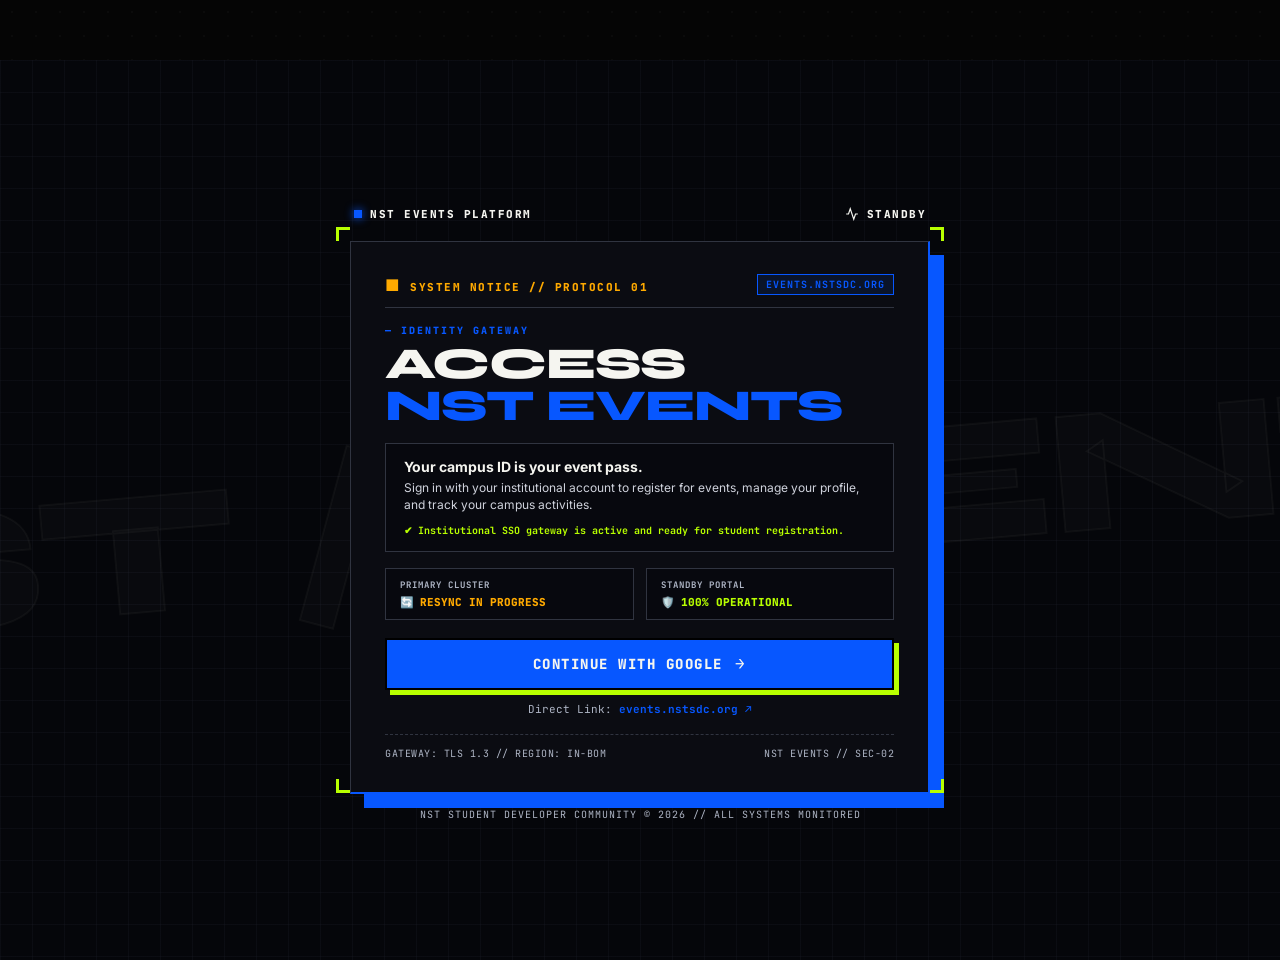
==== commit 522e2dba: "feat: add interactive animated organic vector mask behind hero headline" ====
--- a/index.html
+++ b/index.html
@@ -95,6 +95,16 @@
         
         <div class="blue-paper-strip">
           NST EVENTS // STUDENT PORTAL &bull; SYSTEM STATUS: ACTIVE
+        </div>
+
+        <!-- Interactive Animated Organic Vector Mask Container -->
+        <div id="hero-organic-mask-container" class="hero-organic-mask-wrapper">
+          <svg id="hero-blob-svg" viewBox="0 0 600 380" preserveAspectRatio="none" class="hero-blob-svg-el">
+            <!-- Dark Offset Shadow Blob -->
+            <path id="hero-blob-shadow" fill="#080B14" d="" transform="translate(12, 12)" />
+            <!-- Main Flat Electric Blue Organic Mask -->
+            <path id="hero-blob-path" fill="#0757FF" d="" />
+          </svg>
         </div>
 
         <h1 class="hero-headline-group font-display-hero">
--- a/styles.css
+++ b/styles.css
@@ -281,6 +281,31 @@
   transform: rotate(-1.5deg);
   box-shadow: 4px 4px 0px rgba(0, 0, 0, 0.5);
   margin-bottom: 20px;
+}
+
+/* Interactive Animated Organic Vector Mask Wrapper */
+.hero-organic-mask-wrapper {
+  position: absolute;
+  top: 20px;
+  left: -40px;
+  width: min(620px, 92vw);
+  height: 380px;
+  pointer-events: none;
+  z-index: 1;
+  opacity: 0;
+  transform: scale(0.92);
+  transition: opacity 0.6s cubic-bezier(0.16, 1, 0.3, 1), transform 0.6s cubic-bezier(0.16, 1, 0.3, 1);
+}
+
+.hero-organic-mask-wrapper.loaded {
+  opacity: 0.92;
+  transform: scale(1);
+}
+
+.hero-blob-svg-el {
+  width: 100%;
+  height: 100%;
+  overflow: visible;
 }
 
 .hero-headline-group {
@@ -722,7 +747,7 @@
   flex-direction: column;
   align-items: center;
   justify-content: center;
-  padding: 60px 20px;
+  padding: 24px 20px;
   position: relative;
   overflow: hidden;
 }
@@ -734,7 +759,7 @@
   left: 50%;
   transform: translate(-50%, -50%) rotate(-5deg);
   font-family: var(--font-display);
-  font-size: clamp(100px, 18vw, 220px);
+  font-size: clamp(80px, 16vw, 180px);
   font-weight: 900;
   color: rgba(245, 245, 240, 0.02);
   -webkit-text-stroke: 2px rgba(245, 245, 240, 0.04);
@@ -748,7 +773,7 @@
 .gateway-wrapper {
   position: relative;
   width: 100%;
-  max-width: 660px;
+  max-width: 580px;
   z-index: 2;
   margin: 0 auto;
 }
@@ -763,28 +788,28 @@
 }
 
 .gateway-corner-bracket.top-left {
-  top: 36px;
+  top: 28px;
   left: -14px;
   border-top: 3px solid var(--lime-success);
   border-left: 3px solid var(--lime-success);
 }
 
 .gateway-corner-bracket.top-right {
-  top: 36px;
+  top: 28px;
   right: -14px;
   border-top: 3px solid var(--lime-success);
   border-right: 3px solid var(--lime-success);
 }
 
 .gateway-corner-bracket.bottom-left {
-  bottom: 36px;
+  bottom: 28px;
   left: -14px;
   border-bottom: 3px solid var(--lime-success);
   border-left: 3px solid var(--lime-success);
 }
 
 .gateway-corner-bracket.bottom-right {
-  bottom: 36px;
+  bottom: 28px;
   right: -14px;
   border-bottom: 3px solid var(--lime-success);
   border-right: 3px solid var(--lime-success);
@@ -796,8 +821,8 @@
   display: flex;
   justify-content: space-between;
   align-items: center;
-  padding: 10px 4px;
-  margin-bottom: 16px;
+  padding: 8px 4px;
+  margin-bottom: 12px;
   font-family: var(--font-mono);
   font-size: 11px;
   color: var(--text-primary-bright);
@@ -819,17 +844,17 @@
   width: 100%;
   background: var(--bg-card-portal);
   border: 1px solid var(--border-charcoal);
-  padding: 44px 40px;
+  padding: 32px 34px;
   position: relative;
   /* Strong electric blue offset shadow box along right and bottom */
-  box-shadow: 16px 16px 0px var(--electric-blue);
+  box-shadow: 14px 14px 0px var(--electric-blue);
   border-right: 2px solid var(--electric-blue);
   border-bottom: 2px solid var(--electric-blue);
   transition: box-shadow 0.2s ease, transform 0.2s ease;
 }
 
 .gateway-card:hover {
-  box-shadow: 20px 20px 0px var(--electric-blue);
+  box-shadow: 18px 18px 0px var(--electric-blue);
 }
 
 /* Section A: Notice Header */
@@ -837,7 +862,7 @@
   display: flex;
   justify-content: space-between;
   align-items: center;
-  margin-bottom: 14px;
+  margin-bottom: 10px;
 }
 
 .amber-square {
@@ -860,7 +885,7 @@
   color: var(--electric-blue);
   border: 1px solid var(--electric-blue);
   background: rgba(7, 87, 255, 0.1);
-  padding: 4px 10px;
+  padding: 3px 8px;
   letter-spacing: 1px;
 }
 
@@ -868,28 +893,28 @@
   width: 100%;
   height: 1px;
   background: var(--border-charcoal);
-  margin: 18px 0 24px 0;
+  margin: 12px 0 16px 0;
 }
 
 /* Section B: Heading */
 .gateway-sublabel {
   font-family: var(--font-mono);
-  font-size: 11px;
+  font-size: 10px;
   font-weight: 800;
   color: var(--electric-blue);
   letter-spacing: 2px;
   text-transform: uppercase;
-  margin-bottom: 10px;
+  margin-bottom: 6px;
 }
 
 .gateway-main-heading {
   font-family: var(--font-display);
-  font-size: clamp(38px, 5.5vw, 56px);
+  font-size: clamp(30px, 4.2vw, 44px);
   font-weight: 900;
   line-height: 0.95;
   letter-spacing: -1px;
   text-transform: uppercase;
-  margin-bottom: 24px;
+  margin-bottom: 16px;
 }
 
 .text-offwhite {
@@ -904,32 +929,32 @@
 .gateway-description-box {
   border: 1px solid var(--border-charcoal);
   background: var(--bg-panel-dark);
-  padding: 20px 24px;
-  margin-bottom: 24px;
+  padding: 14px 18px;
+  margin-bottom: 16px;
 }
 
 .gateway-desc-primary {
   font-family: var(--font-body);
-  font-size: 16px;
+  font-size: 14px;
   font-weight: 700;
   color: var(--text-primary-bright);
-  margin-bottom: 6px;
+  margin-bottom: 4px;
 }
 
 .gateway-desc-secondary {
   font-family: var(--font-body);
-  font-size: 14px;
+  font-size: 12px;
   color: var(--text-secondary);
-  line-height: 1.5;
-  margin-bottom: 14px;
+  line-height: 1.45;
+  margin-bottom: 10px;
 }
 
 .gateway-status-check {
   display: flex;
   align-items: center;
-  gap: 8px;
-  font-family: var(--font-mono);
-  font-size: 11px;
+  gap: 6px;
+  font-family: var(--font-mono);
+  font-size: 10px;
   color: var(--lime-success);
   font-weight: 700;
 }
@@ -938,29 +963,29 @@
 .gateway-status-grid {
   display: grid;
   grid-template-columns: 1fr 1fr;
-  gap: 16px;
-  margin-bottom: 28px;
+  gap: 12px;
+  margin-bottom: 18px;
 }
 
 .gateway-status-panel {
   border: 1px solid var(--border-charcoal);
   background: var(--bg-panel-dark);
-  padding: 14px 18px;
+  padding: 10px 14px;
 }
 
 .status-panel-label {
   font-family: var(--font-mono);
-  font-size: 10px;
+  font-size: 9px;
   font-weight: 700;
   color: var(--text-muted-support);
   letter-spacing: 1px;
   text-transform: uppercase;
-  margin-bottom: 6px;
+  margin-bottom: 4px;
 }
 
 .status-panel-val {
   font-family: var(--font-mono);
-  font-size: 12px;
+  font-size: 11px;
   font-weight: 800;
   display: flex;
   align-items: center;
@@ -978,29 +1003,29 @@
 /* Section E: Main Button with Lime Green Offset Shadow */
 .gateway-auth-btn {
   width: 100%;
-  height: 62px;
+  height: 52px;
   background: var(--electric-blue);
   border: 2px solid #000000;
   color: var(--text-primary-bright);
   font-family: var(--font-mono);
-  font-size: 15px;
+  font-size: 14px;
   font-weight: 900;
   letter-spacing: 1.5px;
   text-transform: uppercase;
   display: flex;
   align-items: center;
   justify-content: center;
-  gap: 14px;
+  gap: 12px;
   cursor: pointer;
   /* LIME GREEN OFFSET SHADOW MATCHING REFERENCE SCREENSHOT EXACTLY */
-  box-shadow: 6px 6px 0px var(--lime-success);
+  box-shadow: 5px 5px 0px var(--lime-success);
   transition: transform 0.15s ease, box-shadow 0.15s ease, background-color 0.15s ease;
   position: relative;
 }
 
 .gateway-auth-btn:hover {
-  transform: translate(-3px, -3px);
-  box-shadow: 9px 9px 0px var(--lime-success);
+  transform: translate(-2px, -2px);
+  box-shadow: 7px 7px 0px var(--lime-success);
   background: #0046e5;
 }
 
@@ -1011,15 +1036,15 @@
 .arrow-icon {
   display: inline-block;
   transition: transform 0.2s ease;
-  font-size: 18px;
+  font-size: 16px;
 }
 
 /* Section F: Backup Portal / Secondary Link */
 .gateway-secondary-link {
   text-align: center;
-  margin-top: 18px;
-  font-family: var(--font-mono);
-  font-size: 12px;
+  margin-top: 12px;
+  font-family: var(--font-mono);
+  font-size: 11px;
   color: var(--text-muted-support);
 }
 
@@ -1039,8 +1064,8 @@
   justify-content: space-between;
   align-items: center;
   border-top: 1px dashed var(--border-charcoal);
-  margin-top: 28px;
-  padding-top: 16px;
+  margin-top: 18px;
+  padding-top: 12px;
   font-family: var(--font-mono);
   font-size: 10px;
   color: var(--text-muted-support);
@@ -1049,7 +1074,7 @@
 
 .gateway-page-footer {
   text-align: center;
-  margin-top: 24px;
+  margin-top: 14px;
   font-family: var(--font-mono);
   font-size: 10px;
   color: var(--text-muted-support);
@@ -1087,7 +1112,7 @@
   .nav-links { display: none; }
   .countdown-grid { grid-template-columns: repeat(2, 1fr); }
   .poster-wall-grid { grid-template-columns: 1fr; }
-  .gateway-card { padding: 32px 20px; box-shadow: 10px 10px 0px var(--electric-blue); }
+  .gateway-card { padding: 24px 18px; box-shadow: 8px 8px 0px var(--electric-blue); }
   .gateway-status-grid { grid-template-columns: 1fr; }
   .gateway-corner-bracket.top-left, .gateway-corner-bracket.top-right,
   .gateway-corner-bracket.bottom-left, .gateway-corner-bracket.bottom-right { display: none; }
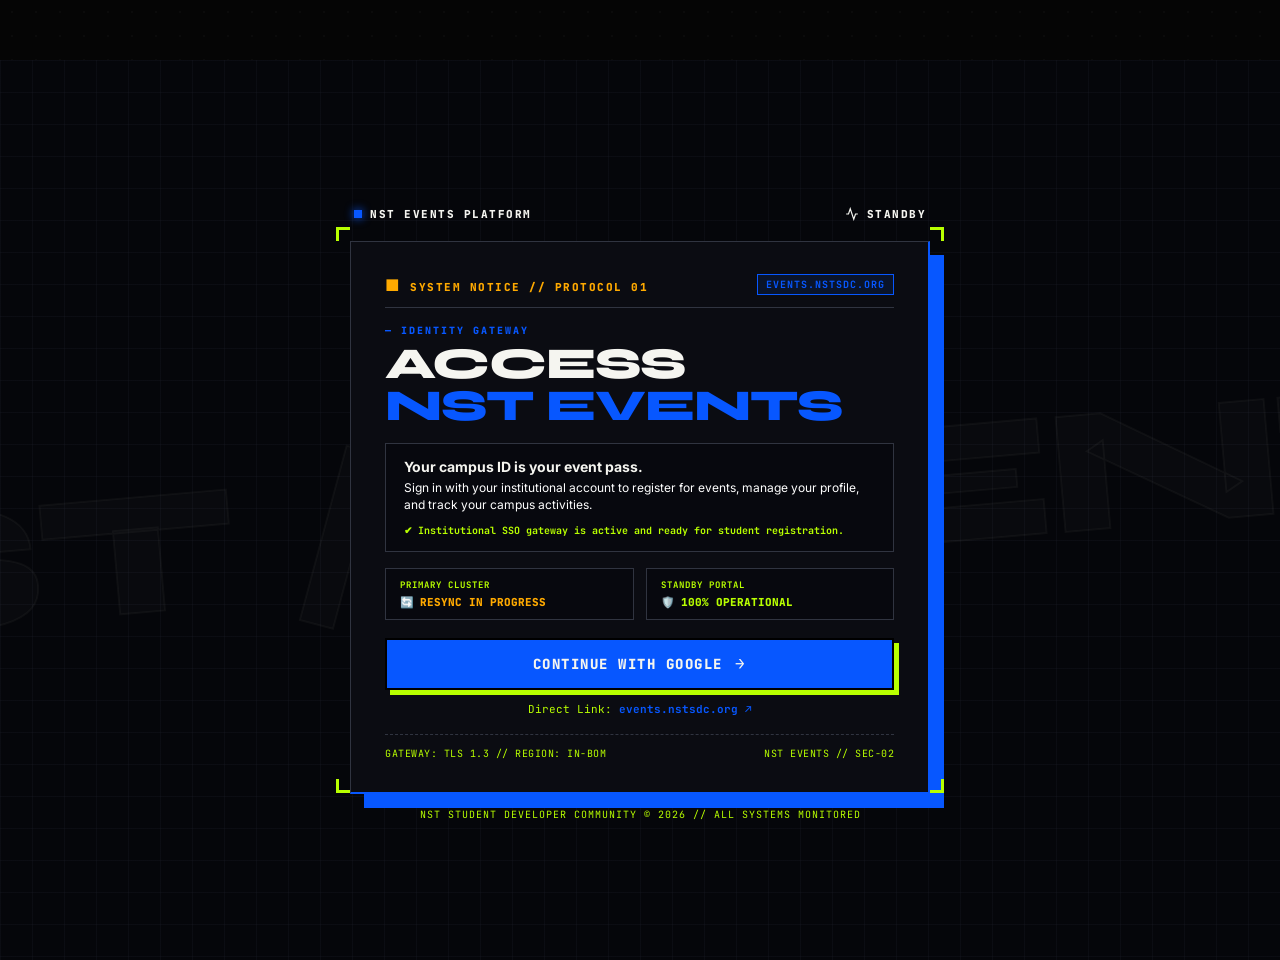
==== commit ede98fea: "style: replace all grey/muted font colors with white or acid-green" ====
--- a/index.html
+++ b/index.html
@@ -113,7 +113,7 @@
           <span class="name-highlight">SHRAVANI.</span>
         </h1>
 
-        <p style="font-family: var(--font-body); font-size: 18px; color: #a0a4b8; line-height: 1.6; max-width: 520px; margin-top: 24px;">
+        <p style="font-family: var(--font-body); font-size: 18px; color: #ffffff; line-height: 1.6; max-width: 520px; margin-top: 24px;">
           Welcome back to campus. Access your event credentials, synchronized attendance passes, and student developer ecosystem.
         </p>
 
@@ -153,7 +153,7 @@
             <div>
               <div class="micro-annotation annotation-green">PERIMETER LOCKED</div>
               <div style="font-family: var(--font-mono); font-size: 13px; font-weight: 700; color: #fff; margin-top: 2px;">18.5912° N, 73.7389° E</div>
-              <div class="micro-annotation" style="font-size: 9px; color: #777; margin-top: 2px;">ADYPU CAMPUS RADIUS 500M</div>
+              <div class="micro-annotation" style="font-size: 9px; color: #ffffff; margin-top: 2px;">ADYPU CAMPUS RADIUS 500M</div>
             </div>
           </div>
 
@@ -190,8 +190,12 @@
 
     </div>
 
-    <!-- Hand-Ripped Torn Paper Transition Edge -->
-    <div class="torn-section-divider"></div>
+    <!-- Interactive Animated Section Boundary (Hero to Upcoming Events) -->
+    <div id="interactive-wave-boundary-container" class="interactive-wave-boundary-wrapper">
+      <svg id="interactive-boundary-svg" viewBox="0 0 1200 80" preserveAspectRatio="none" class="boundary-svg-el">
+        <path id="boundary-wave-path" fill="#0757FF" d="" />
+      </svg>
+    </div>
 
     <!-- Upcoming Events Poster Wall -->
     <section class="poster-wall-section">
@@ -237,7 +241,7 @@
         <h2 class="font-display-section" style="font-size: 48px; margin-bottom: 16px;">
           NOTHING<br>SCHEDULED.<br>YET.
         </h2>
-        <p style="font-family: var(--font-body); font-size: 16px; color: #a0a4b8; margin-bottom: 32px; max-width: 520px; line-height: 1.6;">
+        <p style="font-family: var(--font-body); font-size: 16px; color: #ffffff; margin-bottom: 32px; max-width: 520px; line-height: 1.6;">
           You don't have anything coming up yet. Explore what's happening around campus, join upcoming hackathons, and connect with technical workshops.
         </p>
         <button onclick="switchRoute('discover')" class="empty-cta-btn">
@@ -374,7 +378,7 @@
       <div style="border-bottom: 3px solid #fff; padding-bottom: 32px;">
         <div class="micro-annotation annotation-blue" style="margin-bottom: 8px;">CAMPUS ARCHIVE // LIVE EVENTS</div>
         <h1 class="font-display-hero">DISCOVER</h1>
-        <p style="font-family: var(--font-body); font-size: 16px; color: #a0a4b8; margin-top: 12px;">
+        <p style="font-family: var(--font-body); font-size: 16px; color: #ffffff; margin-top: 12px;">
           Find your next moment. Explore premium events across campus.
         </p>
       </div>
@@ -439,7 +443,7 @@
       <div style="border-bottom: 3px solid #fff; padding-bottom: 24px; margin-bottom: 40px;">
         <div class="micro-annotation annotation-blue" style="margin-bottom: 8px;">STUDENT DOSSIER // ACCOUNT IDENTITY</div>
         <h1 class="font-display-hero">PROFILE</h1>
-        <p style="font-family: var(--font-mono); font-size: 12px; color: #a0a4b8; margin-top: 8px; text-transform: uppercase;">
+        <p style="font-family: var(--font-mono); font-size: 12px; color: #ffffff; margin-top: 8px; text-transform: uppercase;">
           MANAGE YOUR ACCOUNT AND PREFERENCES
         </p>
       </div>
@@ -483,7 +487,7 @@
       <div style="border: 3px solid #fff; background: var(--bg-dark-card); padding: 40px; margin-bottom: 40px; box-shadow: 12px 12px 0px #000;">
         <div class="micro-annotation annotation-blue" style="margin-bottom: 12px;">COMMUNITY // CLUBS</div>
         <h3 style="font-family: var(--font-display); font-size: 26px; font-weight: 900; margin-bottom: 12px;">MY CLUBS</h3>
-        <p style="font-family: var(--font-body); font-size: 15px; color: #a0a4b8; margin-bottom: 24px;">
+        <p style="font-family: var(--font-body); font-size: 15px; color: #ffffff; margin-bottom: 24px;">
           You're not part of any clubs yet. Join student development groups to access private events and workshops.
         </p>
         <button onclick="switchRoute('discover')" class="empty-cta-btn">
@@ -499,7 +503,7 @@
         <div style="display:flex; justify-content:space-between; align-items:center; border-bottom:1px solid rgba(245,245,242,0.15); padding:18px 0;">
           <div>
             <div style="font-family: var(--font-mono); font-size: 14px; font-weight: 700;">Push Notifications</div>
-            <div style="font-family: var(--font-body); font-size: 13px; color: #a0a4b8; margin-top: 2px;">Receive push notifications from NST Events.</div>
+            <div style="font-family: var(--font-body); font-size: 13px; color: #ffffff; margin-top: 2px;">Receive push notifications from NST Events.</div>
           </div>
           <input type="checkbox" checked onclick="toggleNotification('push')" style="width:24px; height:24px;">
         </div>
@@ -507,7 +511,7 @@
         <div style="display:flex; justify-content:space-between; align-items:center; border-bottom:1px solid rgba(245,245,242,0.15); padding:18px 0;">
           <div>
             <div style="font-family: var(--font-mono); font-size: 14px; font-weight: 700;">Event Reminders</div>
-            <div style="font-family: var(--font-body); font-size: 13px; color: #a0a4b8; margin-top: 2px;">Reminders for events you're registered for.</div>
+            <div style="font-family: var(--font-body); font-size: 13px; color: #ffffff; margin-top: 2px;">Reminders for events you're registered for.</div>
           </div>
           <input type="checkbox" checked onclick="toggleNotification('reminders')" style="width:24px; height:24px;">
         </div>
@@ -515,7 +519,7 @@
         <div style="display:flex; justify-content:space-between; align-items:center; border-bottom:1px solid rgba(245,245,242,0.15); padding:18px 0;">
           <div>
             <div style="font-family: var(--font-mono); font-size: 14px; font-weight: 700;">Club Announcements</div>
-            <div style="font-family: var(--font-body); font-size: 13px; color: #a0a4b8; margin-top: 2px;">Updates from clubs you're part of.</div>
+            <div style="font-family: var(--font-body); font-size: 13px; color: #ffffff; margin-top: 2px;">Updates from clubs you're part of.</div>
           </div>
           <input type="checkbox" onclick="toggleNotification('clubAnnouncements')" style="width:24px; height:24px;">
         </div>
@@ -523,7 +527,7 @@
         <div style="display:flex; justify-content:space-between; align-items:center; border-bottom:1px solid rgba(245,245,242,0.15); padding:18px 0;">
           <div>
             <div style="font-family: var(--font-mono); font-size: 14px; font-weight: 700;">Attendance Alerts</div>
-            <div style="font-family: var(--font-body); font-size: 13px; color: #a0a4b8; margin-top: 2px;">Check-in windows and dispute updates.</div>
+            <div style="font-family: var(--font-body); font-size: 13px; color: #ffffff; margin-top: 2px;">Check-in windows and dispute updates.</div>
           </div>
           <input type="checkbox" checked onclick="toggleNotification('attendanceAlerts')" style="width:24px; height:24px;">
         </div>
--- a/styles.css
+++ b/styles.css
@@ -61,7 +61,7 @@
   font-weight: 700;
   letter-spacing: 1.5px;
   text-transform: uppercase;
-  color: #a0a4b8;
+  color: #B8FF00;
 }
 
 .annotation-blue { color: var(--electric-blue); }
@@ -172,7 +172,7 @@
   font-weight: 700;
   letter-spacing: 1.5px;
   text-transform: uppercase;
-  color: #a0a4b8;
+  color: #ffffff;
   text-decoration: none;
   transition: color 0.2s;
   cursor: pointer;
@@ -393,7 +393,7 @@
   font-family: var(--font-mono);
   font-size: 10px;
   font-weight: 700;
-  color: #a0a4b8;
+  color: #B8FF00;
   letter-spacing: 1.5px;
   text-transform: uppercase;
   margin-top: 6px;
@@ -497,7 +497,7 @@
 .guild-desc {
   font-family: var(--font-body);
   font-size: 12px;
-  color: #a0a4b8;
+  color: #ffffff;
   line-height: 1.5;
   margin-bottom: 16px;
 }
@@ -565,6 +565,22 @@
   background-color: var(--bg-black);
   clip-path: polygon(0% 40%, 12% 85%, 28% 25%, 42% 75%, 58% 15%, 72% 80%, 88% 30%, 100% 70%, 100% 100%, 0% 100%);
   margin: -1px 0;
+}
+
+/* Interactive Wave Boundary */
+.interactive-wave-boundary-wrapper {
+  width: 100%;
+  height: 80px;
+  margin: -1px 0;
+  position: relative;
+  overflow: visible;
+  display: block;
+}
+.boundary-svg-el {
+  display: block;
+  width: 100%;
+  height: 100%;
+  overflow: visible;
 }
 
 /* Poster Wall */
@@ -729,8 +745,8 @@
   --bg-panel-dark: #07080E;
   --electric-blue: #0757FF;
   --text-primary-bright: #F5F5F0;
-  --text-secondary: #D0D3DD;
-  --text-muted-support: #AEB5C5;
+  --text-secondary: #ffffff;
+  --text-muted-support: #B8FF00;
   --border-charcoal: #303440;
   --amber-warning: #FFAA00;
   --lime-success: #B8FF00;
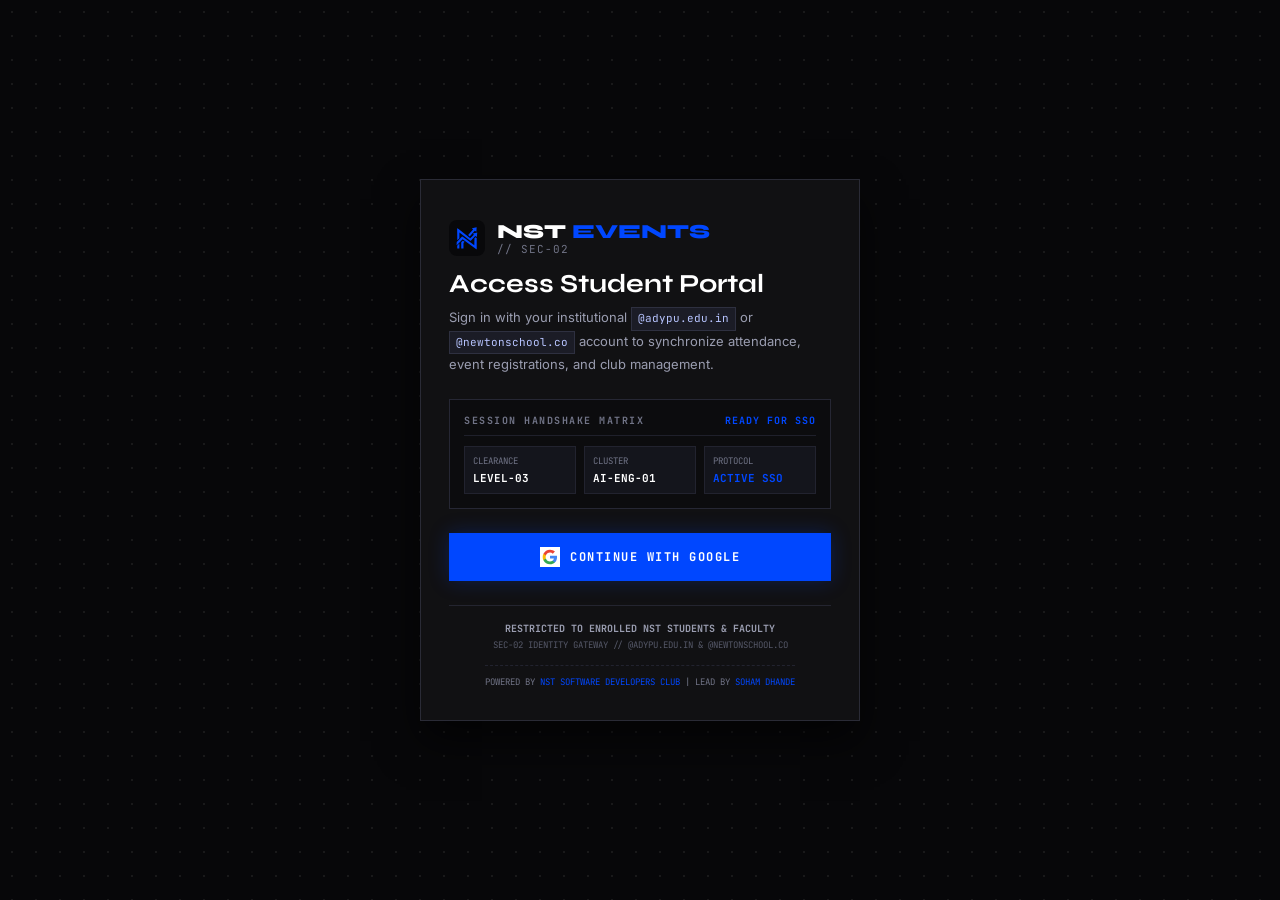
==== commit ff5239f2: "initial: Original pre-redesign NST Events platform" ====
--- a/index.html
+++ b/index.html
@@ -1,27 +1,34 @@
 <!DOCTYPE html>
 <html lang="en">
 <head>
-  <meta charset="UTF-8">
-  <meta name="viewport" content="width=device-width, initial-scale=1.0">
-  <title>NST Events — Student Event Platform (V3.0 Enhanced)</title>
-  <meta name="description" content="NST Events - Official Student Event & Identity Gateway Platform">
-  <link rel="icon" href="https://events.nstsdc.org/favicon.ico">
-  <link rel="stylesheet" href="styles.css">
+  <meta charset="utf-8"/>
+  <meta name="viewport" content="width=device-width, initial-scale=1"/>
+  <title>NST Events</title>
+  <meta name="description" content="NST Events Dashboard"/>
+  <link rel="icon" href="https://events.nstsdc.org/favicon.ico"/>
+  <link rel="stylesheet" href="styles.css"/>
 </head>
-<body>
+<body class="min-h-full flex flex-col">
+  
+  <div class="clone-wrapper">
+    <!-- Initializing loader card -->
+    <div id="clone-loader" class="clone-loader-card">
+      <div style="display: flex; flex-direction: column; align-items: center; gap: 12px;">
+        <div class="clone-spinner"></div>
+        <span class="font-stitch-label" style="font-size: 12px; font-weight: 700; color: #9a9db0; letter-spacing: 2px; text-transform: uppercase;">
+          INITIALIZING AUTH GATEWAY...
+        </span>
+      </div>
+    </div>
 
-  <!-- Background Noise Overlay -->
-  <div class="collage-noise-overlay"></div>
-
-  <!-- ==========================================================================
-       EDITORIAL NAVIGATION HEADER
-       ========================================================================== -->
-  <header class="editorial-nav">
-    
-    <a href="#" data-route="home" class="nav-brand">
-      <div class="nav-logo-box">
-        <svg width="18" height="18" viewBox="0 0 100 100" fill="none">
-          <g fill="#ffffff">
+    <!-- Main Auth Card -->
+    <div id="clone-card" class="clone-auth-card" style="display: none;">
+      
+      <!-- NST Logo Header -->
+      <div class="clone-header-logo">
+        <svg xmlns="http://www.w3.org/2000/svg" viewBox="0 0 100 100" fill="none" style="width: 36px; height: 36px;" class="shrink-0" aria-label="NST Logo Mark">
+          <rect width="100" height="100" rx="22" fill="#08080A"/>
+          <g fill="#0047FF">
             <path d="M 76.80,19.80 L 76.20,32.40 L 71.50,30.10 L 57.40,45.70 L 53.10,41.80 L 66.80,26.60 L 63.70,23.10 Z"/>
             <path d="M 22.60,23.00 L 26.60,25.00 L 59.00,50.40 L 69.10,41.00 L 66.40,37.50 L 78.50,34.80 L 77.30,46.90 L 73.00,44.50 L 60.50,57.40 L 59.00,57.40 L 28.90,34.40 L 28.90,50.80 L 23.00,56.20 Z"/>
             <path d="M 36.30,46.10 L 39.10,47.30 L 70.30,70.30 L 70.70,50.40 L 73.40,47.70 L 77.00,50.00 L 77.00,81.25 L 75.80,81.25 L 37.90,53.50 L 22.30,69.10 L 21.10,69.10 L 21.50,60.90 Z"/>
@@ -29,521 +36,112 @@
             <path d="M 28.10,66.00 L 28.90,66.00 L 28.90,79.00 L 23.00,79.00 L 22.70,71.50 Z"/>
           </g>
         </svg>
+        <div style="display: flex; flex-direction: column; line-height: 1;">
+          <div class="font-stitch-headline" style="font-size: 20px; font-weight: 800; tracking: -0.5px; color: #ffffff;">
+            NST <span style="color: #0047FF;">EVENTS</span>
+          </div>
+          <span class="font-stitch-label" style="font-size: 11px; color: #717487; letter-spacing: 1px; text-transform: uppercase; margin-top: 2px;">
+            // SEC-02
+          </span>
+        </div>
       </div>
-      <span class="nav-brand-title">NST EVENTS</span>
-    </a>
 
-    <ul class="nav-links">
-      <li><a href="#" data-route="home" class="nav-link-item active">HOME</a></li>
-      <li><a href="#" data-route="discover" class="nav-link-item">CAMPUS &darr;</a></li>
-      <li><a href="#" data-route="my-events" class="nav-link-item">MY EVENTS</a></li>
-      <li><a href="#" data-route="login" class="nav-link-item" style="color: var(--electric-blue);">LOGIN GATEWAY</a></li>
-    </ul>
+      <!-- Heading & Info -->
+      <h1 class="clone-title">Access Student Portal</h1>
+      <p class="clone-description">
+        Sign in with your institutional 
+        <span class="clone-badge-chip">@adypu.edu.in</span> or 
+        <span class="clone-badge-chip">@newtonschool.co</span> account to synchronize attendance, event registrations, and club management.
+      </p>
 
-    <div style="display: flex; align-items: center; gap: 16px;">
-      <button onclick="openQrPassModal()" style="background: var(--electric-blue); border: 2px solid #fff; color: #fff; font-family: var(--font-mono); font-size: 10px; font-weight: 700; padding: 6px 12px; cursor: pointer; text-transform: uppercase;">
-        QR PASS ⚡
+      <!-- Session Handshake Matrix -->
+      <div class="clone-matrix-box">
+        <div class="clone-matrix-header">
+          <span class="font-stitch-label" style="font-size: 10px; font-weight: 700; color: #717487; letter-spacing: 1.5px; text-transform: uppercase;">
+            SESSION HANDSHAKE MATRIX
+          </span>
+          <span class="font-stitch-label" style="font-size: 10px; font-weight: 700; color: #0047FF; letter-spacing: 1px; text-transform: uppercase;">
+            READY FOR SSO
+          </span>
+        </div>
+        <div class="clone-matrix-grid">
+          <div class="clone-matrix-item">
+            <div class="clone-matrix-lbl">CLEARANCE</div>
+            <div class="clone-matrix-val">LEVEL-03</div>
+          </div>
+          <div class="clone-matrix-item">
+            <div class="clone-matrix-lbl">CLUSTER</div>
+            <div class="clone-matrix-val">AI-ENG-01</div>
+          </div>
+          <div class="clone-matrix-item">
+            <div class="clone-matrix-lbl">PROTOCOL</div>
+            <div class="clone-matrix-val" style="color: #0047FF;">ACTIVE SSO</div>
+          </div>
+        </div>
+      </div>
+
+      <!-- Dynamic Error Banner -->
+      <div id="clone-error-banner" class="clone-error-banner">
+        <div class="clone-error-hdr">
+          <div style="display: flex; align-items: center; gap: 6px;">
+            <span style="width: 6px; height: 6px; border-radius: 50%; background: #ffb4ab;"></span>
+            <span class="font-stitch-label" style="font-size: 10px; font-weight: 700; color: #ffb4ab; text-transform: uppercase;">
+              AUTHENTICATION DENIED
+            </span>
+          </div>
+          <button onclick="dismissError()" class="font-stitch-label" style="background: transparent; border: 1px solid rgba(255,180,171,0.3); color: #ffb4ab; padding: 2px 6px; font-size: 10px; cursor: pointer; text-transform: uppercase;">
+            DISMISS [&times;]
+          </button>
+        </div>
+        <div class="clone-error-title">INSTITUTIONAL DOMAIN RESTRICTED</div>
+        <div class="clone-error-msg">
+          Access is restricted to institutional accounts (@adypu.edu.in and @newtonschool.co).
+        </div>
+        <div class="clone-error-detail">
+          Your current Google account is not eligible for NST Event Portal access.
+        </div>
+        <div class="clone-error-btn-group">
+          <button type="button" onclick="triggerGoogleAuth()" class="btn-switch-account">
+            <svg width="14" height="14" viewBox="0 0 24 24" fill="currentColor">
+              <path d="M12 2C6.48 2 2 6.48 2 12s4.48 10 10 10 10-4.48 10-10S17.52 2 12 2zm0 18c-4.41 0-8-3.59-8-8s3.59-8 8-8 8 3.59 8 8-3.59 8-8 8z"/>
+            </svg>
+            SWITCH GOOGLE ACCOUNT
+          </button>
+          <button type="button" onclick="window.location.href='mailto:events-support@adypu.edu.in?subject=Directory%20Inquiry'" class="btn-contact-coord">
+            CONTACT ACADEMIC COORDINATOR
+          </button>
+        </div>
+      </div>
+
+      <!-- Primary Google SSO Button -->
+      <button id="clone-google-btn" type="button" onclick="triggerGoogleAuth()" class="clone-google-btn" aria-label="Sign in with Google">
+        <div class="google-icon-wrapper">
+          <svg width="16" height="16" viewBox="0 0 24 24">
+            <path fill="#4285F4" d="M22.56 12.25c0-.78-.07-1.53-.2-2.25H12v4.26h5.92c-.26 1.37-1.04 2.53-2.21 3.31v2.77h3.57c2.08-1.92 3.28-4.74 3.28-8.09z"/>
+            <path fill="#34A853" d="M12 23c2.97 0 5.46-.98 7.28-2.66l-3.57-2.77c-.98.66-2.23 1.06-3.71 1.06-2.86 0-5.29-1.93-6.16-4.53H2.18v2.84C3.99 20.53 7.7 23 12 23z"/>
+            <path fill="#FBBC05" d="M5.84 14.09c-.22-.66-.35-1.36-.35-2.09s.13-1.43.35-2.09V7.06H2.18C1.43 8.55 1 10.22 1 12s.43 3.45 1.18 4.94l2.85-2.22.81-.63z"/>
+            <path fill="#EA4335" d="M12 5.38c1.62 0 3.06.56 4.21 1.64l3.15-3.15C17.45 2.09 14.97 1 12 1 7.7 1 3.99 3.47 2.18 7.06l3.66 2.84c.87-2.6 3.3-4.52 6.16-4.52z"/>
+          </svg>
+        </div>
+        <span>CONTINUE WITH GOOGLE</span>
       </button>
 
-      <button onclick="switchRoute('profile')" style="background: transparent; border: 1px solid rgba(245,245,242,0.2); color: #fff; width: 36px; height: 36px; cursor: pointer; display: flex; align-items: center; justify-content: center;">
-        <svg width="16" height="16" viewBox="0 0 24 24" fill="none" stroke="currentColor" stroke-width="2">
-          <path d="M18 8A6 6 0 0 0 6 8c0 7-3 9-3 9h18s-3-2-3-9"></path>
-          <path d="M13.73 21a2 2 0 0 1-3.46 0"></path>
-        </svg>
-      </button>
-
-      <div class="nav-user-badge" data-route="profile">
-        <span>SHRAVANI</span>
-      </div>
-    </div>
-
-  </header>
-
-
-  <!-- ==========================================================================
-       VIEW 1: LANDING / HOME PAGE (#home)
-       ========================================================================== -->
-  <main id="view-home" class="page-view active">
-    
-    <!-- Infinite Marquee Running Banner Component -->
-    <div class="marquee-container">
-      <div class="marquee-content">
-        <span>LIVE HACKATHON REGISTRATION OPEN</span>
-        <span>&bull;</span>
-        <span>HACKNST 2026: 36-HOUR SPRINT</span>
-        <span>&bull;</span>
-        <span>LEVEL-03 INSTITUTIONAL SSO PERMIT REQUIRED</span>
-        <span>&bull;</span>
-        <span>NEWTON SCHOOL OF TECHNOLOGY DEVELOPER ECOSYSTEM</span>
-        <span>&bull;</span>
-        <span>LIVE HACKATHON REGISTRATION OPEN</span>
-        <span>&bull;</span>
-        <span>HACKNST 2026: 36-HOUR SPRINT</span>
-        <span>&bull;</span>
-        <span>LEVEL-03 INSTITUTIONAL SSO PERMIT REQUIRED</span>
-        <span>&bull;</span>
-        <span>NEWTON SCHOOL OF TECHNOLOGY DEVELOPER ECOSYSTEM</span>
-      </div>
-    </div>
-
-    <!-- Hero Collage Spread -->
-    <div class="hero-collage-wrapper">
-      
-      <div class="hero-bg-text-watermark">NST COLLAGE 01</div>
-
-      <div class="hero-main-composition">
+      <!-- Card Footer -->
+      <div class="clone-footer">
+        <span class="clone-footer-lbl">RESTRICTED TO ENROLLED NST STUDENTS &amp; FACULTY</span>
+        <span class="clone-footer-sub">SEC-02 IDENTITY GATEWAY // @ADYPU.EDU.IN &amp; @NEWTONSCHOOL.CO</span>
         
-        <div class="blue-paper-strip">
-          NST EVENTS // STUDENT PORTAL &bull; SYSTEM STATUS: ACTIVE
+        <div class="clone-footer-credits">
+          <span>Powered by </span>
+          <a href="https://github.com/nst-sdc" target="_blank" rel="noopener noreferrer">NST Software Developers Club</a>
+          <span> | Lead by </span>
+          <a href="https://github.com/sohamdhande" target="_blank" rel="noopener noreferrer">Soham Dhande</a>
         </div>
-
-        <!-- Interactive Animated Organic Vector Mask Container -->
-        <div id="hero-organic-mask-container" class="hero-organic-mask-wrapper">
-          <svg id="hero-blob-svg" viewBox="0 0 600 380" preserveAspectRatio="none" class="hero-blob-svg-el">
-            <!-- Dark Offset Shadow Blob -->
-            <path id="hero-blob-shadow" fill="#080B14" d="" transform="translate(12, 12)" />
-            <!-- Main Flat Electric Blue Organic Mask -->
-            <path id="hero-blob-path" fill="#0757FF" d="" />
-          </svg>
-        </div>
-
-        <h1 class="hero-headline-group font-display-hero">
-          GOOD<br>
-          MORNING,<br>
-          <span class="name-highlight">SHRAVANI.</span>
-        </h1>
-
-        <p style="font-family: var(--font-body); font-size: 18px; color: #ffffff; line-height: 1.6; max-width: 520px; margin-top: 24px;">
-          Welcome back to campus. Access your event credentials, synchronized attendance passes, and student developer ecosystem.
-        </p>
-
-        <!-- Overlapping Tilted Event Photo Frame -->
-        <div class="hero-tilted-photo-card">
-          <div class="tape-strip"></div>
-          <img src="https://images.unsplash.com/photo-1531482615713-2afd69097998?q=80&w=800&auto=format&fit=crop" alt="Campus Event Photo">
-          <div style="margin-top: 8px; font-family: var(--font-mono); font-size: 10px; font-weight: 700; color: #000; text-transform: uppercase;">
-            FEATURED // HACKNST 2026 SPRINT
-          </div>
-        </div>
-
-        <!-- Offset Stats & Geofence Radar Widget Row -->
-        <div style="display: flex; gap: 32px; align-items: flex-start; margin-top: 48px; flex-wrap: wrap;">
-          
-          <div class="stat-editorial-box">
-            <div class="stat-num-giant">00</div>
-            <div>
-              <div class="micro-annotation">EVENTS ATTENDED</div>
-              <div class="micro-annotation annotation-blue" style="font-size: 9px; margin-top: 2px;">VERIFIED CAMPUS CHECK-INS</div>
-            </div>
-          </div>
-
-          <div class="stat-editorial-box" style="transform: rotate(-1deg);">
-            <div class="stat-num-giant" style="color: var(--electric-blue);">00</div>
-            <div>
-              <div class="micro-annotation">POINTS EARNED</div>
-              <div class="micro-annotation annotation-green" style="font-size: 9px; margin-top: 2px;">NST SDC ACTIVITY METRIC</div>
-            </div>
-          </div>
-
-          <!-- Geofence Radar Component -->
-          <div class="radar-widget-box">
-            <div class="radar-circle-display">
-              <div class="radar-dot-pulse"></div>
-            </div>
-            <div>
-              <div class="micro-annotation annotation-green">PERIMETER LOCKED</div>
-              <div style="font-family: var(--font-mono); font-size: 13px; font-weight: 700; color: #fff; margin-top: 2px;">18.5912° N, 73.7389° E</div>
-              <div class="micro-annotation" style="font-size: 9px; color: #ffffff; margin-top: 2px;">ADYPU CAMPUS RADIUS 500M</div>
-            </div>
-          </div>
-
-        </div>
-
-        <!-- Real-Time Countdown Ticker Component -->
-        <div class="countdown-section-card">
-          <div style="display: flex; justify-content: space-between; align-items: center; border-bottom: 2px solid rgba(245,245,242,0.15); padding-bottom: 12px;">
-            <span class="micro-annotation annotation-green">FLAGSHIP COUNTDOWN // HACKNST 2026</span>
-            <span class="micro-annotation">OCTOBER 18 &bull; AUDITORIUM A1</span>
-          </div>
-
-          <div class="countdown-grid">
-            <div class="countdown-unit-box">
-              <div id="cd-days" class="countdown-num">21</div>
-              <div class="countdown-lbl">DAYS</div>
-            </div>
-            <div class="countdown-unit-box">
-              <div id="cd-hours" class="countdown-num">14</div>
-              <div class="countdown-lbl">HOURS</div>
-            </div>
-            <div class="countdown-unit-box">
-              <div id="cd-mins" class="countdown-num">32</div>
-              <div class="countdown-lbl">MINS</div>
-            </div>
-            <div class="countdown-unit-box">
-              <div id="cd-secs" class="countdown-num">45</div>
-              <div class="countdown-lbl">SECS</div>
-            </div>
-          </div>
-        </div>
-
       </div>
 
     </div>
 
-    <!-- Interactive Animated Section Boundary (Hero to Upcoming Events) -->
-    <div id="interactive-wave-boundary-container" class="interactive-wave-boundary-wrapper">
-      <svg id="interactive-boundary-svg" viewBox="0 0 1200 80" preserveAspectRatio="none" class="boundary-svg-el">
-        <path id="boundary-wave-path" fill="#0757FF" d="" />
-      </svg>
-    </div>
-
-    <!-- Upcoming Events Poster Wall -->
-    <section class="poster-wall-section">
-      <div class="poster-wall-container">
-        
-        <div style="border-bottom: 3px solid #000; padding-bottom: 20px; display: flex; justify-content: space-between; align-items: flex-end;">
-          <div>
-            <span class="micro-annotation" style="color:#000;">CAMPUS POSTER WALL // LIVE SESSIONS</span>
-            <h2 class="font-display-section" style="color:#000;">UPCOMING EVENTS</h2>
-          </div>
-          <button onclick="switchRoute('discover')" class="poster-register-btn" style="padding: 12px 24px; font-size: 13px;">
-            VIEW ALL CAMPUS EVENTS ↗
-          </button>
-        </div>
-
-        <div id="home-poster-wall-grid" class="poster-wall-grid">
-          <!-- Rendered dynamically by app.js -->
-        </div>
-
-      </div>
-    </section>
-
-    <!-- Torn Paper Edge Back to Black -->
-    <div class="torn-section-divider-black"></div>
-
-    <!-- Developer Guilds & Clubs Section -->
-    <div class="guilds-section-wrapper">
-      <div style="border-bottom: 3px solid #fff; padding-bottom: 16px;">
-        <span class="micro-annotation annotation-blue">STUDENT DEVELOPER ECOSYSTEM</span>
-        <h2 class="font-display-section">DEVELOPER GUILDS &amp; CLUBS</h2>
-      </div>
-
-      <div id="developer-guilds-grid" class="guild-grid">
-        <!-- Rendered dynamically by app.js -->
-      </div>
-    </div>
-
-    <!-- Empty Schedule Editorial Section -->
-    <div style="max-width: 1320px; margin: 60px auto 100px auto; padding: 0 32px;">
-      <div class="empty-poster-container">
-        <div class="empty-poster-watermark">SCHEDULE</div>
-        <div class="micro-annotation annotation-blue" style="margin-bottom: 12px;">SCHEDULE STATUS // 0 UPCOMING</div>
-        <h2 class="font-display-section" style="font-size: 48px; margin-bottom: 16px;">
-          NOTHING<br>SCHEDULED.<br>YET.
-        </h2>
-        <p style="font-family: var(--font-body); font-size: 16px; color: #ffffff; margin-bottom: 32px; max-width: 520px; line-height: 1.6;">
-          You don't have anything coming up yet. Explore what's happening around campus, join upcoming hackathons, and connect with technical workshops.
-        </p>
-        <button onclick="switchRoute('discover')" class="empty-cta-btn">
-          EXPLORE EVENTS ↗
-        </button>
-      </div>
-    </div>
-
-  </main>
-
-
-  <!-- ==========================================================================
-       VIEW 2: REDESIGNED IDENTITY GATEWAY / REGISTRATION PAGE (#login)
-       ========================================================================== -->
-  <main id="view-login" class="page-view">
-    <div class="gateway-page-container">
-      
-      <!-- Faint Oversized Background Typographic Watermark -->
-      <div class="gateway-bg-watermark">
-        NST / EVENTS
-      </div>
-
-      <!-- Main Gateway Wrapper with Corner Brackets & Status Bar -->
-      <div class="gateway-wrapper">
-
-        <!-- Corner Brackets -->
-        <div class="gateway-corner-bracket top-left"></div>
-        <div class="gateway-corner-bracket top-right"></div>
-        <div class="gateway-corner-bracket bottom-left"></div>
-        <div class="gateway-corner-bracket bottom-right"></div>
-
-        <!-- Top Status Bar -->
-        <div class="gateway-top-status-bar">
-          <div style="display: flex; align-items: center; gap: 8px;">
-            <span class="pulse-dot-blue"></span>
-            <span style="font-weight: 800; color: #F5F5F0;">NST EVENTS PLATFORM</span>
-          </div>
-          <div style="display: flex; align-items: center; gap: 8px;">
-            <svg width="14" height="14" viewBox="0 0 24 24" fill="none" stroke="#F5F5F0" stroke-width="2">
-              <path d="M22 12h-4l-3 9L9 3l-3 9H2"/>
-            </svg>
-            <span style="font-weight: 800; color: #F5F5F0;">STANDBY</span>
-          </div>
-        </div>
-
-        <!-- Main Identity Gateway Card -->
-        <div class="gateway-card">
-          
-          <!-- Section A: System Notice -->
-          <div class="gateway-notice-header">
-            <div class="gateway-notice-title">
-              <span class="amber-square">■</span>
-              <span class="amber-text">SYSTEM NOTICE // PROTOCOL 01</span>
-            </div>
-            <div class="gateway-url-tag">EVENTS.NSTSDC.ORG</div>
-          </div>
-          <div class="gateway-divider-line"></div>
-
-          <!-- Section B: Main Heading -->
-          <div class="gateway-heading-section">
-            <div class="gateway-sublabel">— IDENTITY GATEWAY</div>
-            <h1 class="gateway-main-heading">
-              <span class="text-offwhite">ACCESS</span><br>
-              <span class="text-blue">NST EVENTS</span>
-            </h1>
-          </div>
-
-          <!-- Section C: Description Box -->
-          <div class="gateway-description-box">
-            <p class="gateway-desc-primary">Your campus ID is your event pass.</p>
-            <p class="gateway-desc-secondary">
-              Sign in with your institutional account to register for events, manage your profile, and track your campus activities.
-            </p>
-            <div class="gateway-status-check">
-              <span class="lime-icon">✔</span>
-              <span>Institutional SSO gateway is active and ready for student registration.</span>
-            </div>
-          </div>
-
-          <!-- Section D: System Status Panels -->
-          <div class="gateway-status-grid">
-            <div class="gateway-status-panel">
-              <div class="status-panel-label">PRIMARY CLUSTER</div>
-              <div class="status-panel-val status-amber">
-                <span class="spin-icon">🔄</span> RESYNC IN PROGRESS
-              </div>
-            </div>
-
-            <div class="gateway-status-panel">
-              <div class="status-panel-label">STANDBY PORTAL</div>
-              <div class="status-panel-val status-lime">
-                <span>🛡️</span> 100% OPERATIONAL
-              </div>
-            </div>
-          </div>
-
-          <!-- Section E: Main Authentication Button -->
-          <button type="button" onclick="handleGoogleLogin()" class="gateway-auth-btn">
-            <span>CONTINUE WITH GOOGLE</span>
-            <span class="arrow-icon">→</span>
-          </button>
-
-          <!-- Section F: Backup Portal / Secondary Link -->
-          <div class="gateway-secondary-link">
-            <span>Direct Link: </span>
-            <a href="https://events.nstsdc.org" target="_blank" class="blue-link">events.nstsdc.org ↗</a>
-          </div>
-
-          <!-- Section G: Footer Metadata -->
-          <div class="gateway-card-footer">
-            <span>GATEWAY: TLS 1.3 // REGION: IN-BOM</span>
-            <span>NST EVENTS // SEC-02</span>
-          </div>
-
-        </div>
-
-        <!-- Outer Page Footer -->
-        <div class="gateway-page-footer">
-          NST STUDENT DEVELOPER COMMUNITY © 2026 // ALL SYSTEMS MONITORED
-        </div>
-
-      </div>
-
-    </div>
-  </main>
-
-
-  <!-- ==========================================================================
-       VIEW 3: DISCOVER / CAMPUS PAGE (#discover)
-       ========================================================================== -->
-  <main id="view-discover" class="page-view">
-    <div style="max-width: 1320px; margin: 0 auto; padding: 60px 32px 100px 32px;">
-      
-      <div style="border-bottom: 3px solid #fff; padding-bottom: 32px;">
-        <div class="micro-annotation annotation-blue" style="margin-bottom: 8px;">CAMPUS ARCHIVE // LIVE EVENTS</div>
-        <h1 class="font-display-hero">DISCOVER</h1>
-        <p style="font-family: var(--font-body); font-size: 16px; color: #ffffff; margin-top: 12px;">
-          Find your next moment. Explore premium events across campus.
-        </p>
-      </div>
-
-      <!-- Search Bar -->
-      <div style="margin: 32px 0 40px 0;">
-        <input type="text" id="discover-search-input" placeholder="Search events, clubs, topics..." style="width:100%; height:60px; background:var(--bg-dark-card); border:3px solid #fff; padding:0 24px; color:#fff; font-family:var(--font-mono); font-size:16px; outline:none;">
-      </div>
-
-      <!-- Category Filter Bar -->
-      <div style="display: flex; gap: 12px; flex-wrap: wrap; border-bottom: 1px solid rgba(245,245,242,0.2); padding-bottom: 20px; margin-bottom: 48px;">
-        <button id="cat-btn-all" onclick="setCategoryFilter('ALL')" class="poster-register-btn active">ALL</button>
-        <button id="cat-btn-workshops" onclick="setCategoryFilter('WORKSHOPS')" class="poster-register-btn">WORKSHOPS</button>
-        <button id="cat-btn-seminars" onclick="setCategoryFilter('SEMINARS')" class="poster-register-btn">SEMINARS</button>
-        <button id="cat-btn-competitions" onclick="setCategoryFilter('COMPETITIONS')" class="poster-register-btn">COMPETITIONS</button>
-        <button id="cat-btn-meetups" onclick="setCategoryFilter('MEETUPS')" class="poster-register-btn">MEETUPS</button>
-        <button id="cat-btn-hackathons" onclick="setCategoryFilter('HACKATHONS')" class="poster-register-btn">HACKATHONS</button>
-        <button id="cat-btn-cultural" onclick="setCategoryFilter('CULTURAL')" class="poster-register-btn">CULTURAL</button>
-        <button id="cat-btn-sports" onclick="setCategoryFilter('SPORTS')" class="poster-register-btn">SPORTS</button>
-        <button id="cat-btn-other" onclick="setCategoryFilter('OTHER')" class="poster-register-btn">OTHER</button>
-      </div>
-
-      <!-- Events Poster Wall Grid -->
-      <div id="discover-events-grid" class="poster-wall-grid">
-        <!-- Rendered dynamically by app.js -->
-      </div>
-
-    </div>
-  </main>
-
-
-  <!-- ==========================================================================
-       VIEW 4: MY EVENTS PAGE (#my-events)
-       ========================================================================== -->
-  <main id="view-my-events" class="page-view">
-    <div style="max-width: 1320px; margin: 0 auto; padding: 60px 32px 100px 32px;">
-      
-      <div style="border-bottom: 3px solid #fff; padding-bottom: 24px; margin-bottom: 36px;">
-        <div class="micro-annotation annotation-blue" style="margin-bottom: 8px;">PERSONAL ARCHIVE // REGISTRATIONS</div>
-        <h1 class="font-display-hero">MY EVENTS</h1>
-      </div>
-
-      <div style="display: flex; gap: 24px; border-bottom: 2px solid rgba(245,245,242,0.2); margin-bottom: 48px;">
-        <button id="tab-myevents-upcoming" onclick="switchMyEventsTab('upcoming')" class="tab-editorial-btn active">UPCOMING</button>
-        <button id="tab-myevents-past" onclick="switchMyEventsTab('past')" class="tab-editorial-btn">PAST &amp; CANCELLED</button>
-      </div>
-
-      <div id="my-events-content">
-        <!-- Content rendered dynamically by app.js -->
-      </div>
-
-    </div>
-  </main>
-
-
-  <!-- ==========================================================================
-       VIEW 5: PROFILE PAGE (#profile)
-       ========================================================================== -->
-  <main id="view-profile" class="page-view">
-    <div style="max-width: 1000px; margin: 0 auto; padding: 60px 32px 100px 32px;">
-      
-      <div style="border-bottom: 3px solid #fff; padding-bottom: 24px; margin-bottom: 40px;">
-        <div class="micro-annotation annotation-blue" style="margin-bottom: 8px;">STUDENT DOSSIER // ACCOUNT IDENTITY</div>
-        <h1 class="font-display-hero">PROFILE</h1>
-        <p style="font-family: var(--font-mono); font-size: 12px; color: #ffffff; margin-top: 8px; text-transform: uppercase;">
-          MANAGE YOUR ACCOUNT AND PREFERENCES
-        </p>
-      </div>
-
-      <!-- Dossier Identity Card -->
-      <div style="border: 3px solid #fff; background: var(--bg-dark-card); padding: 40px; margin-bottom: 40px; box-shadow: 12px 12px 0px var(--electric-blue);">
-        <div style="display: flex; justify-content: space-between; align-items: center; border-bottom: 2px solid #fff; padding-bottom: 16px;">
-          <div>
-            <span class="micro-annotation annotation-green">IDENTITY VERIFIED &bull; ACTIVE</span>
-            <h2 style="font-family: var(--font-display); font-size: 36px; font-weight: 900; margin-top: 4px;">Shravani Patangrao</h2>
-          </div>
-          <span style="font-family: var(--font-mono); font-size: 12px; color: #ffffff; background: var(--electric-blue); padding: 8px 16px; font-weight: 700; border: 2px solid #fff;">
-            STUDENT
-          </span>
-        </div>
-
-        <div style="display: grid; grid-template-columns: repeat(2, 1fr); gap: 24px; margin-top: 24px;">
-          <div style="border: 1px solid rgba(245,245,242,0.2); padding: 16px; background: #000;">
-            <div class="micro-annotation">STUDENT ID</div>
-            <div style="font-family: var(--font-mono); font-size: 15px; font-weight: 700; color: #fff; margin-top: 4px;">NST-2026-8942</div>
-          </div>
-
-          <div style="border: 1px solid rgba(245,245,242,0.2); padding: 16px; background: #000;">
-            <div class="micro-annotation">INSTITUTIONAL EMAIL</div>
-            <div style="font-family: var(--font-mono); font-size: 15px; font-weight: 700; color: #fff; margin-top: 4px;">shravani@adypu.edu.in</div>
-          </div>
-
-          <div style="border: 1px solid rgba(245,245,242,0.2); padding: 16px; background: #000; grid-column: 1 / -1; display:flex; justify-space-between; align-items:center;">
-            <div>
-              <div class="micro-annotation">YOUR CAMPUS</div>
-              <div style="font-family: var(--font-mono); font-size: 15px; font-weight: 700; color: var(--electric-blue); margin-top: 4px;">Newton School of Technology (ADYPU)</div>
-            </div>
-            <button onclick="handleLogout()" style="background:#ff3333; border:2px solid #fff; color:#fff; font-family:var(--font-mono); font-size:11px; font-weight:800; padding:8px 16px; cursor:pointer; box-shadow:4px 4px 0px #000;">
-              LOGOUT FROM GATEWAY ↵
-            </button>
-          </div>
-        </div>
-      </div>
-
-      <!-- My Clubs -->
-      <div style="border: 3px solid #fff; background: var(--bg-dark-card); padding: 40px; margin-bottom: 40px; box-shadow: 12px 12px 0px #000;">
-        <div class="micro-annotation annotation-blue" style="margin-bottom: 12px;">COMMUNITY // CLUBS</div>
-        <h3 style="font-family: var(--font-display); font-size: 26px; font-weight: 900; margin-bottom: 12px;">MY CLUBS</h3>
-        <p style="font-family: var(--font-body); font-size: 15px; color: #ffffff; margin-bottom: 24px;">
-          You're not part of any clubs yet. Join student development groups to access private events and workshops.
-        </p>
-        <button onclick="switchRoute('discover')" class="empty-cta-btn">
-          EXPLORE ALL CLUBS ↗
-        </button>
-      </div>
-
-      <!-- Preferences Toggles -->
-      <div style="border: 3px solid #fff; background: var(--bg-dark-card); padding: 40px;">
-        <div class="micro-annotation annotation-blue" style="margin-bottom: 12px;">PREFERENCES // NOTIFICATIONS</div>
-        <h3 style="font-family: var(--font-display); font-size: 26px; font-weight: 900; margin-bottom: 24px;">STAY IN THE LOOP</h3>
-
-        <div style="display:flex; justify-content:space-between; align-items:center; border-bottom:1px solid rgba(245,245,242,0.15); padding:18px 0;">
-          <div>
-            <div style="font-family: var(--font-mono); font-size: 14px; font-weight: 700;">Push Notifications</div>
-            <div style="font-family: var(--font-body); font-size: 13px; color: #ffffff; margin-top: 2px;">Receive push notifications from NST Events.</div>
-          </div>
-          <input type="checkbox" checked onclick="toggleNotification('push')" style="width:24px; height:24px;">
-        </div>
-
-        <div style="display:flex; justify-content:space-between; align-items:center; border-bottom:1px solid rgba(245,245,242,0.15); padding:18px 0;">
-          <div>
-            <div style="font-family: var(--font-mono); font-size: 14px; font-weight: 700;">Event Reminders</div>
-            <div style="font-family: var(--font-body); font-size: 13px; color: #ffffff; margin-top: 2px;">Reminders for events you're registered for.</div>
-          </div>
-          <input type="checkbox" checked onclick="toggleNotification('reminders')" style="width:24px; height:24px;">
-        </div>
-
-        <div style="display:flex; justify-content:space-between; align-items:center; border-bottom:1px solid rgba(245,245,242,0.15); padding:18px 0;">
-          <div>
-            <div style="font-family: var(--font-mono); font-size: 14px; font-weight: 700;">Club Announcements</div>
-            <div style="font-family: var(--font-body); font-size: 13px; color: #ffffff; margin-top: 2px;">Updates from clubs you're part of.</div>
-          </div>
-          <input type="checkbox" onclick="toggleNotification('clubAnnouncements')" style="width:24px; height:24px;">
-        </div>
-
-        <div style="display:flex; justify-content:space-between; align-items:center; border-bottom:1px solid rgba(245,245,242,0.15); padding:18px 0;">
-          <div>
-            <div style="font-family: var(--font-mono); font-size: 14px; font-weight: 700;">Attendance Alerts</div>
-            <div style="font-family: var(--font-body); font-size: 13px; color: #ffffff; margin-top: 2px;">Check-in windows and dispute updates.</div>
-          </div>
-          <input type="checkbox" checked onclick="toggleNotification('attendanceAlerts')" style="width:24px; height:24px;">
-        </div>
-
-      </div>
-
-    </div>
-  </main>
-
-
-  <!-- ==========================================================================
-       VIEW 6: EVENT DETAIL PAGE (#event-detail)
-       ========================================================================== -->
-  <main id="view-event-detail" class="page-view">
-    <!-- Rendered dynamically by app.js -->
-  </main>
+  </div>
 
   <script src="app.js"></script>
 </body>
--- a/styles.css
+++ b/styles.css
@@ -1,1135 +1,314 @@
-/* ==========================================================================
-   NST EVENTS - BRUTALIST EDITORIAL DESIGN SYSTEM (V3.0 ENHANCED)
-   Includes Kinetic Animations, Micro-UI Details, Marquee Banner, 
-   Countdown Ticker, Geofence Radar, QR Pass Generator & Guild Roster Grid
-   ========================================================================== */
-
-@import url('https://fonts.googleapis.com/css2?family=Inter:wght@400;500;600;700&family=JetBrains+Mono:ital,wght@0,400;0,700;1,400&family=Outfit:wght@400;700;900&family=Syne:wght@700;800;900&display=swap');
+@import url('https://fonts.googleapis.com/css2?family=Inter:wght@400;500;600;700&family=JetBrains+Mono:wght@400;700&family=Syne:wght@700;800&display=swap');
 
 :root {
-  /* Color Palette */
-  --bg-black: #050505;
-  --bg-paper-white: #F5F5F2;
-  --bg-dark-card: #0d0e12;
-  
-  /* Primary Brand Accents */
-  --electric-blue: #0057FF;
-  --electric-blue-dark: #0042c7;
-  --acid-green: #C8FF00;
-  --warm-red: #FF3B30;
-
-  /* Typography */
-  --font-display: 'Syne', 'Outfit', sans-serif;
+  --nst-bg: #070709;
+  --nst-card-bg: #111113;
+  --nst-card-border: #2a2b36;
+  --nst-blue: #0047FF;
+  --nst-blue-hover: #0038cc;
+  --nst-text-white: #ffffff;
+  --nst-text-muted: #9a9db0;
+  --nst-text-dark-muted: #717487;
+  --nst-text-sub: #555868;
+
+  --nst-err-bg: #1c0b0c;
+  --nst-err-border: rgba(255, 180, 171, 0.4);
+  --nst-err-text: #ffb4ab;
+  --nst-err-title: #ffdad6;
+  --nst-err-btn-bg: #ffb4ab;
+  --nst-err-btn-text: #690005;
+
+  --font-headline: 'Syne', sans-serif;
   --font-body: 'Inter', sans-serif;
-  --font-mono: 'JetBrains Mono', monospace;
-}
-
-/* Reset & Base Rules */
+  --font-label: 'JetBrains Mono', monospace;
+}
+
 *, *::before, *::after {
   box-sizing: border-box;
   margin: 0;
   padding: 0;
-  border-radius: 0 !important;
 }
 
 html, body {
   width: 100%;
-  min-height: 100%;
-  background-color: var(--bg-black);
-  color: var(--bg-paper-white);
+  height: 100%;
+  background-color: var(--nst-bg);
+  color: var(--nst-text-white);
   font-family: var(--font-body);
   overflow-x: hidden;
-  -webkit-font-smoothing: antialiased;
-  -moz-osx-font-smoothing: grayscale;
-}
-
-/* Background Texture & Noise Overlays */
-.collage-noise-overlay {
-  position: fixed;
-  inset: 0;
-  pointer-events: none;
-  z-index: 0;
-  opacity: 0.35;
-  background-image: radial-gradient(rgba(245, 245, 242, 0.08) 1px, transparent 1px);
+}
+
+.font-stitch-headline { font-family: var(--font-headline); }
+.font-stitch-body { font-family: var(--font-body); }
+.font-stitch-label { font-family: var(--font-label); }
+
+.clone-wrapper {
+  min-height: 100vh;
+  display: flex;
+  flex-direction: column;
+  align-items: center;
+  justify-content: center;
+  background-color: var(--nst-bg);
+  background-image: radial-gradient(rgba(255, 255, 255, 0.07) 1px, transparent 1px);
   background-size: 24px 24px;
-}
-
-/* Monospace & Micro Annotations */
-.micro-annotation {
-  font-family: var(--font-mono);
-  font-size: 11px;
-  font-weight: 700;
-  letter-spacing: 1.5px;
-  text-transform: uppercase;
-  color: #B8FF00;
-}
-
-.annotation-blue { color: var(--electric-blue); }
-.annotation-green { color: var(--acid-green); }
-
-/* Typography Scale */
-.font-display-hero {
-  font-family: var(--font-display);
-  font-size: clamp(52px, 8.5vw, 120px);
-  font-weight: 900;
-  line-height: 0.88;
-  letter-spacing: -2px;
-  text-transform: uppercase;
-  color: var(--bg-paper-white);
-  animation: kinetic-fade-in 0.6s cubic-bezier(0.16, 1, 0.3, 1);
-}
-
-.font-display-section {
-  font-family: var(--font-display);
-  font-size: clamp(36px, 6vw, 76px);
-  font-weight: 900;
-  line-height: 0.92;
-  letter-spacing: -1.5px;
-  text-transform: uppercase;
-}
-
-/* Keyframe Animations */
-@keyframes kinetic-fade-in {
-  from { opacity: 0; transform: translateY(20px); }
-  to { opacity: 1; transform: translateY(0); }
-}
-
-@keyframes marquee-scroll {
-  0% { transform: translateX(0%); }
-  100% { transform: translateX(-50%); }
-}
-
-@keyframes radar-sweep {
-  0% { transform: rotate(0deg); }
-  100% { transform: rotate(360deg); }
-}
-
-@keyframes laser-scan {
-  0%, 100% { top: 0%; }
-  50% { top: 92%; }
-}
-
-@keyframes pulse-glow {
-  0%, 100% { opacity: 1; transform: scale(1); }
-  50% { opacity: 0.5; transform: scale(1.3); }
-}
-
-/* ==========================================================================
-   NAVIGATION BAR & MARQUEE TICKER
-   ========================================================================== */
-.editorial-nav {
-  position: fixed;
-  top: 0;
-  left: 0;
-  right: 0;
-  height: 60px;
-  background: rgba(5, 5, 5, 0.95);
-  backdrop-filter: blur(16px);
-  border-bottom: 1px solid rgba(245, 245, 242, 0.15);
-  z-index: 9000;
-  display: flex;
-  align-items: center;
-  justify-content: space-between;
-  padding: 0 32px;
-}
-
-.nav-brand {
-  display: flex;
-  align-items: center;
-  gap: 12px;
-  text-decoration: none;
-  color: var(--bg-paper-white);
-}
-
-.nav-logo-box {
+  padding: 32px 16px;
+}
+
+.clone-loader-card {
+  width: 100%;
+  max-width: 480px;
+  height: 384px;
+  background: var(--nst-card-bg);
+  border: 1px solid var(--nst-card-border);
+  display: flex;
+  align-items: center;
+  justify-content: center;
+}
+
+.clone-spinner {
   width: 32px;
   height: 32px;
-  background: var(--electric-blue);
-  display: flex;
-  align-items: center;
-  justify-content: center;
-  box-shadow: 3px 3px 0px #ffffff;
-}
-
-.nav-brand-title {
-  font-family: var(--font-display);
-  font-size: 20px;
-  font-weight: 900;
-  letter-spacing: -0.5px;
-  text-transform: uppercase;
-}
-
-.nav-links {
-  display: flex;
-  align-items: center;
-  gap: 32px;
-  list-style: none;
-}
-
-.nav-link-item {
-  font-family: var(--font-mono);
-  font-size: 11px;
-  font-weight: 700;
-  letter-spacing: 1.5px;
-  text-transform: uppercase;
+  border: 2px solid var(--nst-blue);
+  border-top-color: transparent;
+  border-radius: 50%;
+  animation: spin 0.8s linear infinite;
+}
+
+@keyframes spin {
+  to { transform: rotate(360deg); }
+}
+
+.clone-auth-card {
+  width: 100%;
+  max-width: 440px;
+  background: var(--nst-card-bg);
+  border: 1px solid var(--nst-card-border);
+  padding: 32px 28px;
+  box-shadow: 0 20px 40px rgba(0, 0, 0, 0.6);
+}
+
+.clone-header-logo {
+  display: flex;
+  align-items: center;
+  gap: 12px;
+  margin-top: 8px;
+  margin-bottom: 12px;
+}
+
+.clone-title {
+  font-family: var(--font-headline);
+  font-size: 26px;
+  font-weight: 700;
+  color: var(--nst-text-white);
+  margin-top: 4px;
+}
+
+.clone-description {
+  font-family: var(--font-body);
+  font-size: 13px;
+  color: var(--nst-text-muted);
+  line-height: 1.6;
+  margin-top: 8px;
+  margin-bottom: 24px;
+}
+
+.clone-badge-chip {
+  font-family: var(--font-label);
+  font-size: 11px;
+  color: #b7c4ff;
+  background: #1b1c26;
+  padding: 2px 6px;
+  border: 1px solid #2e3040;
+  display: inline-block;
+}
+
+.clone-matrix-box {
+  border: 1px solid #262734;
+  background: #0c0c0e;
+  padding: 14px;
+  margin-bottom: 24px;
+}
+
+.clone-matrix-header {
+  display: flex;
+  align-items: center;
+  justify-content: space-between;
+  border-bottom: 1px solid #1f202b;
+  padding-bottom: 8px;
+  margin-bottom: 10px;
+}
+
+.clone-matrix-grid {
+  display: grid;
+  grid-template-columns: repeat(3, 1fr);
+  gap: 8px;
+}
+
+.clone-matrix-item {
+  background: #14151c;
+  border: 1px solid #22232f;
+  padding: 8px;
+}
+
+.clone-matrix-lbl {
+  font-family: var(--font-label);
+  font-size: 9px;
+  color: var(--nst-text-dark-muted);
+  text-transform: uppercase;
+}
+
+.clone-matrix-val {
+  font-family: var(--font-label);
+  font-size: 11px;
+  font-weight: 700;
   color: #ffffff;
-  text-decoration: none;
-  transition: color 0.2s;
-  cursor: pointer;
-}
-
-.nav-link-item:hover, .nav-link-item.active {
-  color: var(--electric-blue);
-}
-
-.nav-user-badge {
-  font-family: var(--font-mono);
-  font-size: 11px;
-  font-weight: 700;
-  letter-spacing: 1px;
-  color: var(--bg-paper-white);
-  background: var(--electric-blue);
-  padding: 6px 14px;
-  text-transform: uppercase;
-  cursor: pointer;
-  box-shadow: 3px 3px 0px #ffffff;
-}
-
-/* Infinite Marquee Running Banner Component */
-.marquee-container {
-  width: 100%;
-  overflow: hidden;
-  background: var(--electric-blue);
-  color: #ffffff;
-  border-top: 2px solid #000;
-  border-bottom: 2px solid #000;
-  padding: 8px 0;
-  white-space: nowrap;
-  position: relative;
-  z-index: 2;
-}
-
-.marquee-content {
-  display: inline-block;
-  animation: marquee-scroll 24s linear infinite;
-  font-family: var(--font-mono);
+  margin-top: 4px;
+}
+
+.clone-error-banner {
+  border: 1px solid var(--nst-err-border);
+  background: var(--nst-err-bg);
+  padding: 16px;
+  margin-bottom: 24px;
+  text-align: left;
+  display: none;
+}
+
+.clone-error-banner.show { display: block; }
+
+.clone-error-hdr {
+  display: flex;
+  align-items: center;
+  justify-content: space-between;
+  padding-bottom: 8px;
+  border-bottom: 1px solid rgba(255, 180, 171, 0.2);
+  margin-bottom: 10px;
+}
+
+.clone-error-title {
+  font-family: var(--font-label);
   font-size: 12px;
   font-weight: 700;
-  letter-spacing: 2px;
-  text-transform: uppercase;
-}
-
-.marquee-content span {
-  margin-right: 32px;
-}
-
-/* Page Views */
-.page-view {
-  display: none;
-  min-height: calc(100vh - 60px);
-  padding-top: 60px;
-  position: relative;
-  z-index: 1;
-}
-
-.page-view.active { display: block; }
-
-/* ==========================================================================
-   HERO COLLAGE & NEW COMPONENTS
-   ========================================================================== */
-.hero-collage-wrapper {
-  position: relative;
-  padding: 80px 32px 100px 32px;
-  max-width: 1320px;
-  margin: 0 auto;
-  min-height: 80vh;
-  display: flex;
-  flex-direction: column;
-  justify-content: center;
-}
-
-.hero-bg-text-watermark {
-  position: absolute;
-  top: 40px;
-  right: -20px;
-  font-family: var(--font-display);
-  font-size: clamp(80px, 16vw, 240px);
-  font-weight: 900;
-  color: rgba(245, 245, 242, 0.03);
-  text-transform: uppercase;
-  pointer-events: none;
-  user-select: none;
-  z-index: 0;
-  line-height: 0.8;
-}
-
-.hero-main-composition {
-  position: relative;
-  z-index: 2;
-}
-
-.blue-paper-strip {
-  background: var(--electric-blue);
-  color: #ffffff;
-  padding: 8px 20px;
-  font-family: var(--font-mono);
-  font-size: 13px;
-  font-weight: 700;
-  letter-spacing: 2px;
-  text-transform: uppercase;
-  display: inline-block;
-  transform: rotate(-1.5deg);
-  box-shadow: 4px 4px 0px rgba(0, 0, 0, 0.5);
-  margin-bottom: 20px;
-}
-
-/* Interactive Animated Organic Vector Mask Wrapper */
-.hero-organic-mask-wrapper {
-  position: absolute;
-  top: 20px;
-  left: -40px;
-  width: min(620px, 92vw);
-  height: 380px;
-  pointer-events: none;
-  z-index: 1;
-  opacity: 0;
-  transform: scale(0.92);
-  transition: opacity 0.6s cubic-bezier(0.16, 1, 0.3, 1), transform 0.6s cubic-bezier(0.16, 1, 0.3, 1);
-}
-
-.hero-organic-mask-wrapper.loaded {
-  opacity: 0.92;
-  transform: scale(1);
-}
-
-.hero-blob-svg-el {
-  width: 100%;
-  height: 100%;
-  overflow: visible;
-}
-
-.hero-headline-group {
-  position: relative;
-  z-index: 3;
-}
-
-.hero-headline-group .name-highlight {
-  color: var(--electric-blue);
-  background: var(--bg-paper-white);
-  padding: 0 12px;
-  display: inline-block;
-  transform: rotate(1deg);
-  box-shadow: 6px 6px 0px var(--electric-blue);
-}
-
-.hero-tilted-photo-card {
-  position: absolute;
-  top: 20px;
-  right: 40px;
-  width: 340px;
-  background: var(--bg-paper-white);
-  border: 3px solid #000000;
-  padding: 12px;
-  transform: rotate(4deg);
-  box-shadow: 12px 12px 0px var(--electric-blue);
-  z-index: 4;
-}
-
-.hero-tilted-photo-card img {
-  width: 100%;
-  height: 200px;
-  object-fit: cover;
-  filter: grayscale(100%) contrast(120%);
-  border: 1px solid #000;
-}
-
-.tape-strip {
-  position: absolute;
-  top: -12px;
-  left: 30%;
-  width: 100px;
-  height: 24px;
-  background: rgba(245, 245, 242, 0.7);
-  transform: rotate(-5deg);
-  border: 1px dashed rgba(0, 0, 0, 0.3);
-  z-index: 5;
-}
-
-/* ==========================================================================
-   NEW COMPONENT: REAL-TIME HACKATHON COUNTDOWN TICKER
-   ========================================================================== */
-.countdown-section-card {
-  border: 3px solid #ffffff;
-  background: var(--bg-dark-card);
-  padding: 32px 40px;
-  box-shadow: 12px 12px 0px var(--electric-blue);
-  margin-top: 40px;
-  position: relative;
-}
-
-.countdown-grid {
-  display: grid;
-  grid-template-columns: repeat(4, 1fr);
-  gap: 16px;
-  margin-top: 16px;
-}
-
-.countdown-unit-box {
-  background: #000;
-  border: 2px solid rgba(245, 245, 242, 0.2);
-  padding: 16px;
-  text-align: center;
-}
-
-.countdown-num {
-  font-family: var(--font-display);
-  font-size: 48px;
-  font-weight: 900;
-  color: var(--acid-green);
-  line-height: 1;
-}
-
-.countdown-lbl {
-  font-family: var(--font-mono);
-  font-size: 10px;
-  font-weight: 700;
-  color: #B8FF00;
-  letter-spacing: 1.5px;
-  text-transform: uppercase;
-  margin-top: 6px;
-}
-
-/* ==========================================================================
-   NEW COMPONENT: GEOFENCE CAMPUS RADAR SCANNER
-   ========================================================================== */
-.radar-widget-box {
-  border: 2px solid rgba(245, 245, 242, 0.2);
-  background: #000;
-  padding: 20px;
-  display: flex;
-  align-items: center;
-  gap: 20px;
-}
-
-.radar-circle-display {
-  width: 70px;
-  height: 70px;
-  border-radius: 50% !important;
-  border: 2px solid var(--electric-blue);
-  position: relative;
-  display: flex;
-  align-items: center;
-  justify-content: center;
-  overflow: hidden;
-  flex-shrink: 0;
-}
-
-.radar-circle-display::before {
-  content: '';
-  position: absolute;
-  inset: 0;
-  border-radius: 50% !important;
-  background: conic-gradient(from 0deg, rgba(0, 87, 255, 0.4), transparent 60%);
-  animation: radar-sweep 3s linear infinite;
-}
-
-.radar-dot-pulse {
-  width: 8px;
-  height: 8px;
-  border-radius: 50% !important;
-  background: var(--acid-green);
-  box-shadow: 0 0 10px var(--acid-green);
-  animation: pulse-glow 1.5s ease-in-out infinite;
-  position: relative;
-  z-index: 2;
-}
-
-/* ==========================================================================
-   NEW COMPONENT: DEVELOPER GUILDS & CLUBS ROSTER GRID
-   ========================================================================== */
-.guilds-section-wrapper {
-  max-width: 1320px;
-  margin: 80px auto;
-  padding: 0 32px;
-}
-
-.guild-grid {
-  display: grid;
-  grid-template-columns: repeat(auto-fill, minmax(280px, 1fr));
-  gap: 24px;
-  margin-top: 32px;
-}
-
-.guild-card {
-  border: 2px solid var(--bg-paper-white);
-  background: var(--bg-dark-card);
-  padding: 24px;
-  box-shadow: 6px 6px 0px var(--electric-blue);
-  transition: transform 0.2s, box-shadow 0.2s;
-  cursor: pointer;
-}
-
-.guild-card:hover {
-  transform: translate(-3px, -3px);
-  box-shadow: 10px 10px 0px var(--electric-blue);
-}
-
-.guild-tag-badge {
-  font-family: var(--font-mono);
-  font-size: 10px;
-  font-weight: 700;
-  color: var(--acid-green);
-  background: rgba(200, 255, 0, 0.1);
-  padding: 3px 8px;
-  border: 1px solid rgba(200, 255, 0, 0.3);
-  display: inline-block;
-  margin-bottom: 12px;
-}
-
-.guild-title {
-  font-family: var(--font-display);
-  font-size: 20px;
-  font-weight: 800;
-  text-transform: uppercase;
-  margin-bottom: 8px;
-}
-
-.guild-desc {
+  color: var(--nst-err-title);
+  text-transform: uppercase;
+  margin-bottom: 4px;
+}
+
+.clone-error-msg {
   font-family: var(--font-body);
   font-size: 12px;
+  color: var(--nst-err-text);
+  line-height: 1.5;
+  margin-bottom: 6px;
+}
+
+.clone-error-detail {
+  font-family: var(--font-body);
+  font-size: 11px;
+  color: rgba(255, 218, 214, 0.8);
+}
+
+.clone-error-btn-group {
+  display: flex;
+  flex-direction: column;
+  gap: 8px;
+  margin-top: 12px;
+}
+
+.btn-switch-account {
+  width: 100%;
+  background: var(--nst-err-btn-bg);
+  color: var(--nst-err-btn-text);
+  font-family: var(--font-label);
+  font-size: 11px;
+  font-weight: 700;
+  padding: 10px;
+  border: none;
+  cursor: pointer;
+  display: flex;
+  align-items: center;
+  justify-content: center;
+  gap: 8px;
+}
+
+.btn-contact-coord {
+  width: 100%;
+  background: transparent;
+  border: 1px solid rgba(255, 180, 171, 0.5);
+  color: var(--nst-err-text);
+  font-family: var(--font-label);
+  font-size: 11px;
+  font-weight: 700;
+  padding: 8px;
+  cursor: pointer;
+}
+
+.clone-google-btn {
+  width: 100%;
+  height: 48px;
+  background: var(--nst-blue);
+  border: 1px solid var(--nst-blue);
   color: #ffffff;
-  line-height: 1.5;
-  margin-bottom: 16px;
-}
-
-.guild-action-btn {
-  width: 100%;
-  background: var(--electric-blue);
-  color: #fff;
-  border: 1px solid #fff;
-  padding: 8px;
-  font-family: var(--font-mono);
-  font-size: 11px;
-  font-weight: 700;
-  text-transform: uppercase;
+  font-family: var(--font-label);
+  font-size: 12px;
+  font-weight: 700;
+  text-transform: uppercase;
+  letter-spacing: 1.5px;
+  display: flex;
+  align-items: center;
+  justify-content: center;
+  gap: 10px;
   cursor: pointer;
-}
-
-/* ==========================================================================
-   NEW COMPONENT: QR ATTENDANCE PASS MODAL
-   ========================================================================== */
-.qr-modal-card {
-  width: 100%;
-  max-width: 480px;
-  background: var(--bg-paper-white);
-  color: #000;
-  border: 4px solid #000;
-  padding: 36px;
-  box-shadow: 16px 16px 0px var(--electric-blue);
-  position: relative;
-}
-
-.qr-scanner-frame {
-  width: 200px;
-  height: 200px;
-  background: #fff;
-  border: 3px solid #000;
-  margin: 20px auto;
-  position: relative;
-  overflow: hidden;
-  padding: 16px;
-}
-
-.qr-laser-line {
-  position: absolute;
-  left: 0;
-  right: 0;
-  height: 3px;
-  background: var(--electric-blue);
-  box-shadow: 0 0 10px var(--electric-blue);
-  animation: laser-scan 2s ease-in-out infinite;
-}
-
-/* Section Dividers */
-.torn-section-divider {
-  width: 100%;
-  height: 48px;
-  background-color: var(--electric-blue);
-  clip-path: polygon(0% 0%, 15% 65%, 30% 20%, 45% 80%, 60% 30%, 75% 70%, 90% 15%, 100% 60%, 100% 100%, 0% 100%);
-  margin: -1px 0;
-}
-
-.torn-section-divider-black {
-  width: 100%;
-  height: 48px;
-  background-color: var(--bg-black);
-  clip-path: polygon(0% 40%, 12% 85%, 28% 25%, 42% 75%, 58% 15%, 72% 80%, 88% 30%, 100% 70%, 100% 100%, 0% 100%);
-  margin: -1px 0;
-}
-
-/* Interactive Wave Boundary */
-.interactive-wave-boundary-wrapper {
-  width: 100%;
-  height: 80px;
-  margin: -1px 0;
-  position: relative;
-  overflow: visible;
-  display: block;
-}
-.boundary-svg-el {
-  display: block;
-  width: 100%;
-  height: 100%;
-  overflow: visible;
-}
-
-/* Poster Wall */
-.poster-wall-section {
-  background: var(--electric-blue);
-  color: var(--bg-black);
-  padding: 80px 32px 100px 32px;
-  position: relative;
-}
-
-.poster-wall-container {
-  max-width: 1320px;
-  margin: 0 auto;
-}
-
-.poster-wall-grid {
-  display: grid;
-  grid-template-columns: repeat(auto-fill, minmax(360px, 1fr));
-  gap: 40px;
-  margin-top: 48px;
-}
-
-.poster-card-item {
-  background: var(--bg-paper-white);
-  color: var(--bg-black);
-  border: 3px solid #000000;
-  padding: 20px;
-  box-shadow: 10px 10px 0px #000000;
+  box-shadow: 0 0 20px rgba(0, 71, 255, 0.25);
+}
+
+.google-icon-wrapper {
+  width: 20px;
+  height: 20px;
+  background: #ffffff;
+  display: flex;
+  align-items: center;
+  justify-content: center;
+  padding: 2px;
+}
+
+.clone-footer {
+  margin-top: 24px;
+  padding-top: 16px;
+  border-top: 1px solid #242530;
   display: flex;
   flex-direction: column;
-  transition: transform 0.2s, box-shadow 0.2s;
-  cursor: pointer;
-  position: relative;
-}
-
-.poster-card-item:hover {
-  transform: translate(-4px, -4px) rotate(-1deg);
-  box-shadow: 14px 14px 0px #000000;
-}
-
-.poster-card-item:nth-child(even) { transform: rotate(1.5deg); }
-.poster-card-item:nth-child(even):hover { transform: translate(-4px, -4px) rotate(0.5deg); }
-
-.poster-card-header {
-  display: flex;
-  justify-content: space-between;
-  align-items: center;
-  border-bottom: 2px solid #000;
-  padding-bottom: 10px;
-  margin-bottom: 14px;
-}
-
-.poster-date-badge {
-  background: #000;
-  color: #fff;
-  font-family: var(--font-mono);
-  font-size: 12px;
-  font-weight: 700;
-  padding: 4px 10px;
-}
-
-.poster-title-text {
-  font-family: var(--font-display);
-  font-size: 26px;
-  font-weight: 900;
-  line-height: 1.05;
-  text-transform: uppercase;
-  margin-bottom: 12px;
-}
-
-.poster-photo-frame {
-  width: 100%;
-  height: 180px;
-  background: #111;
-  border: 2px solid #000;
-  margin-bottom: 14px;
-  position: relative;
-  overflow: hidden;
-}
-
-.poster-photo-frame img {
-  width: 100%;
-  height: 100%;
-  object-fit: cover;
-  filter: contrast(130%) grayscale(80%);
-}
-
-.poster-meta-footer {
-  margin-top: auto;
-  padding-top: 12px;
-  border-top: 2px dashed #000;
-  display: flex;
-  justify-content: space-between;
-  align-items: center;
-  font-family: var(--font-mono);
-  font-size: 11px;
-  font-weight: 700;
-}
-
-.poster-register-btn {
-  background: var(--electric-blue);
-  color: #ffffff;
-  border: 2px solid #000;
-  padding: 8px 16px;
-  font-family: var(--font-mono);
-  font-size: 11px;
-  font-weight: 700;
-  text-transform: uppercase;
-  cursor: pointer;
-}
-
-.empty-poster-container {
-  border: 3px solid var(--bg-paper-white);
-  background: var(--bg-dark-card);
-  padding: 60px 40px;
-  position: relative;
-  overflow: hidden;
-  box-shadow: 12px 12px 0px var(--electric-blue);
-}
-
-.empty-poster-watermark {
-  position: absolute;
-  bottom: -20px;
-  right: -20px;
-  font-family: var(--font-display);
-  font-size: 140px;
-  font-weight: 900;
-  color: rgba(245, 245, 242, 0.04);
-  pointer-events: none;
-}
-
-.empty-cta-btn {
-  display: inline-flex;
-  align-items: center;
-  gap: 12px;
-  background: var(--electric-blue);
-  color: #ffffff;
-  font-family: var(--font-mono);
-  font-size: 13px;
-  font-weight: 700;
-  letter-spacing: 2px;
-  text-transform: uppercase;
-  padding: 16px 32px;
-  border: 2px solid var(--bg-paper-white);
-  cursor: pointer;
+  align-items: center;
+  gap: 4px;
+  text-align: center;
+}
+
+.clone-footer-lbl {
+  font-family: var(--font-label);
+  font-size: 10px;
+  font-weight: 700;
+  color: var(--nst-text-muted);
+  text-transform: uppercase;
+}
+
+.clone-footer-sub {
+  font-family: var(--font-label);
+  font-size: 9px;
+  color: var(--nst-text-sub);
+  text-transform: uppercase;
+}
+
+.clone-footer-credits {
+  margin-top: 10px;
+  padding-top: 10px;
+  border-top: 1px dashed #22232f;
+  font-family: var(--font-label);
+  font-size: 9px;
+  color: #717487;
+  text-transform: uppercase;
+}
+
+.clone-footer-credits a {
+  color: var(--nst-blue);
   text-decoration: none;
-  box-shadow: 4px 4px 0px #ffffff;
-  transition: transform 0.2s, box-shadow 0.2s;
-}
-
-.empty-cta-btn:hover {
-  transform: translate(-2px, -2px);
-  box-shadow: 6px 6px 0px #ffffff;
-}
-
-/* ==========================================================================
-   5. REDESIGNED IDENTITY GATEWAY / REGISTRATION PAGE (EXACT REFERENCE REPLICA)
-   ========================================================================== */
-:root {
-  --bg-dark-portal: #05060A;
-  --bg-card-portal: #0B0C12;
-  --bg-panel-dark: #07080E;
-  --electric-blue: #0757FF;
-  --text-primary-bright: #F5F5F0;
-  --text-secondary: #ffffff;
-  --text-muted-support: #B8FF00;
-  --border-charcoal: #303440;
-  --amber-warning: #FFAA00;
-  --lime-success: #B8FF00;
-}
-
-.gateway-page-container {
-  min-height: 100vh;
-  background-color: var(--bg-dark-portal);
-  background-image: 
-    linear-gradient(rgba(48, 52, 64, 0.15) 1px, transparent 1px),
-    linear-gradient(90deg, rgba(48, 52, 64, 0.15) 1px, transparent 1px);
-  background-size: 32px 32px;
-  display: flex;
-  flex-direction: column;
-  align-items: center;
-  justify-content: center;
-  padding: 24px 20px;
-  position: relative;
-  overflow: hidden;
-}
-
-/* Faint Oversized Typographic Watermark */
-.gateway-bg-watermark {
-  position: absolute;
-  top: 50%;
-  left: 50%;
-  transform: translate(-50%, -50%) rotate(-5deg);
-  font-family: var(--font-display);
-  font-size: clamp(80px, 16vw, 180px);
-  font-weight: 900;
-  color: rgba(245, 245, 240, 0.02);
-  -webkit-text-stroke: 2px rgba(245, 245, 240, 0.04);
-  white-space: nowrap;
-  pointer-events: none;
-  z-index: 0;
-  user-select: none;
-  letter-spacing: -4px;
-}
-
-.gateway-wrapper {
-  position: relative;
-  width: 100%;
-  max-width: 580px;
-  z-index: 2;
-  margin: 0 auto;
-}
-
-/* Technical Corner Brackets */
-.gateway-corner-bracket {
-  position: absolute;
-  width: 14px;
-  height: 14px;
-  z-index: 5;
-  pointer-events: none;
-}
-
-.gateway-corner-bracket.top-left {
-  top: 28px;
-  left: -14px;
-  border-top: 3px solid var(--lime-success);
-  border-left: 3px solid var(--lime-success);
-}
-
-.gateway-corner-bracket.top-right {
-  top: 28px;
-  right: -14px;
-  border-top: 3px solid var(--lime-success);
-  border-right: 3px solid var(--lime-success);
-}
-
-.gateway-corner-bracket.bottom-left {
-  bottom: 28px;
-  left: -14px;
-  border-bottom: 3px solid var(--lime-success);
-  border-left: 3px solid var(--lime-success);
-}
-
-.gateway-corner-bracket.bottom-right {
-  bottom: 28px;
-  right: -14px;
-  border-bottom: 3px solid var(--lime-success);
-  border-right: 3px solid var(--lime-success);
-}
-
-/* Top Status Bar */
-.gateway-top-status-bar {
-  width: 100%;
-  display: flex;
-  justify-content: space-between;
-  align-items: center;
-  padding: 8px 4px;
-  margin-bottom: 12px;
-  font-family: var(--font-mono);
-  font-size: 11px;
-  color: var(--text-primary-bright);
-  letter-spacing: 1.5px;
-}
-
-.pulse-dot-blue {
-  width: 8px;
-  height: 8px;
-  border-radius: 50%;
-  background: var(--electric-blue);
-  box-shadow: 0 0 10px var(--electric-blue);
-  animation: pulse-glow 1.8s infinite;
-  display: inline-block;
-}
-
-/* Main Card Panel with Electric Blue Offset Shadow */
-.gateway-card {
-  width: 100%;
-  background: var(--bg-card-portal);
-  border: 1px solid var(--border-charcoal);
-  padding: 32px 34px;
-  position: relative;
-  /* Strong electric blue offset shadow box along right and bottom */
-  box-shadow: 14px 14px 0px var(--electric-blue);
-  border-right: 2px solid var(--electric-blue);
-  border-bottom: 2px solid var(--electric-blue);
-  transition: box-shadow 0.2s ease, transform 0.2s ease;
-}
-
-.gateway-card:hover {
-  box-shadow: 18px 18px 0px var(--electric-blue);
-}
-
-/* Section A: Notice Header */
-.gateway-notice-header {
-  display: flex;
-  justify-content: space-between;
-  align-items: center;
-  margin-bottom: 10px;
-}
-
-.amber-square {
-  color: var(--amber-warning);
-  margin-right: 6px;
-}
-
-.amber-text {
-  font-family: var(--font-mono);
-  font-size: 11px;
-  font-weight: 800;
-  color: var(--amber-warning);
-  letter-spacing: 1.5px;
-}
-
-.gateway-url-tag {
-  font-family: var(--font-mono);
-  font-size: 10px;
-  font-weight: 700;
-  color: var(--electric-blue);
-  border: 1px solid var(--electric-blue);
-  background: rgba(7, 87, 255, 0.1);
-  padding: 3px 8px;
-  letter-spacing: 1px;
-}
-
-.gateway-divider-line {
-  width: 100%;
-  height: 1px;
-  background: var(--border-charcoal);
-  margin: 12px 0 16px 0;
-}
-
-/* Section B: Heading */
-.gateway-sublabel {
-  font-family: var(--font-mono);
-  font-size: 10px;
-  font-weight: 800;
-  color: var(--electric-blue);
-  letter-spacing: 2px;
-  text-transform: uppercase;
-  margin-bottom: 6px;
-}
-
-.gateway-main-heading {
-  font-family: var(--font-display);
-  font-size: clamp(30px, 4.2vw, 44px);
-  font-weight: 900;
-  line-height: 0.95;
-  letter-spacing: -1px;
-  text-transform: uppercase;
-  margin-bottom: 16px;
-}
-
-.text-offwhite {
-  color: var(--text-primary-bright);
-}
-
-.text-blue {
-  color: var(--electric-blue);
-}
-
-/* Section C: Description Box */
-.gateway-description-box {
-  border: 1px solid var(--border-charcoal);
-  background: var(--bg-panel-dark);
-  padding: 14px 18px;
-  margin-bottom: 16px;
-}
-
-.gateway-desc-primary {
-  font-family: var(--font-body);
-  font-size: 14px;
-  font-weight: 700;
-  color: var(--text-primary-bright);
-  margin-bottom: 4px;
-}
-
-.gateway-desc-secondary {
-  font-family: var(--font-body);
-  font-size: 12px;
-  color: var(--text-secondary);
-  line-height: 1.45;
-  margin-bottom: 10px;
-}
-
-.gateway-status-check {
-  display: flex;
-  align-items: center;
-  gap: 6px;
-  font-family: var(--font-mono);
-  font-size: 10px;
-  color: var(--lime-success);
-  font-weight: 700;
-}
-
-/* Section D: Status Grid */
-.gateway-status-grid {
-  display: grid;
-  grid-template-columns: 1fr 1fr;
-  gap: 12px;
-  margin-bottom: 18px;
-}
-
-.gateway-status-panel {
-  border: 1px solid var(--border-charcoal);
-  background: var(--bg-panel-dark);
-  padding: 10px 14px;
-}
-
-.status-panel-label {
-  font-family: var(--font-mono);
-  font-size: 9px;
-  font-weight: 700;
-  color: var(--text-muted-support);
-  letter-spacing: 1px;
-  text-transform: uppercase;
-  margin-bottom: 4px;
-}
-
-.status-panel-val {
-  font-family: var(--font-mono);
-  font-size: 11px;
-  font-weight: 800;
-  display: flex;
-  align-items: center;
-  gap: 6px;
-}
-
-.status-amber {
-  color: var(--amber-warning);
-}
-
-.status-lime {
-  color: var(--lime-success);
-}
-
-/* Section E: Main Button with Lime Green Offset Shadow */
-.gateway-auth-btn {
-  width: 100%;
-  height: 52px;
-  background: var(--electric-blue);
-  border: 2px solid #000000;
-  color: var(--text-primary-bright);
-  font-family: var(--font-mono);
-  font-size: 14px;
-  font-weight: 900;
-  letter-spacing: 1.5px;
-  text-transform: uppercase;
-  display: flex;
-  align-items: center;
-  justify-content: center;
-  gap: 12px;
-  cursor: pointer;
-  /* LIME GREEN OFFSET SHADOW MATCHING REFERENCE SCREENSHOT EXACTLY */
-  box-shadow: 5px 5px 0px var(--lime-success);
-  transition: transform 0.15s ease, box-shadow 0.15s ease, background-color 0.15s ease;
-  position: relative;
-}
-
-.gateway-auth-btn:hover {
-  transform: translate(-2px, -2px);
-  box-shadow: 7px 7px 0px var(--lime-success);
-  background: #0046e5;
-}
-
-.gateway-auth-btn:hover .arrow-icon {
-  transform: translateX(6px);
-}
-
-.arrow-icon {
-  display: inline-block;
-  transition: transform 0.2s ease;
-  font-size: 16px;
-}
-
-/* Section F: Backup Portal / Secondary Link */
-.gateway-secondary-link {
-  text-align: center;
-  margin-top: 12px;
-  font-family: var(--font-mono);
-  font-size: 11px;
-  color: var(--text-muted-support);
-}
-
-.blue-link {
-  color: var(--electric-blue);
-  font-weight: 700;
-  text-decoration: none;
-}
-
-.blue-link:hover {
-  text-decoration: underline;
-}
-
-/* Section G: Footer Metadata */
-.gateway-card-footer {
-  display: flex;
-  justify-content: space-between;
-  align-items: center;
-  border-top: 1px dashed var(--border-charcoal);
-  margin-top: 18px;
-  padding-top: 12px;
-  font-family: var(--font-mono);
-  font-size: 10px;
-  color: var(--text-muted-support);
-  letter-spacing: 0.5px;
-}
-
-.gateway-page-footer {
-  text-align: center;
-  margin-top: 14px;
-  font-family: var(--font-mono);
-  font-size: 10px;
-  color: var(--text-muted-support);
-  letter-spacing: 1px;
-}
-
-/* Google SSO Modal Overlay */
-.google-sso-modal-overlay {
-  position: fixed;
-  inset: 0;
-  background: rgba(0, 0, 0, 0.85);
-  backdrop-filter: blur(12px);
-  z-index: 10000;
-  display: flex;
-  align-items: center;
-  justify-content: center;
-  padding: 24px;
-  animation: kinetic-fade-in 0.25s ease-out;
-}
-
-.google-sso-card {
-  width: 100%;
-  max-width: 480px;
-  background: #ffffff;
-  color: #000000;
-  border: 4px solid #000000;
-  padding: 36px 32px;
-  box-shadow: 16px 16px 0px var(--electric-blue);
-  position: relative;
-}
-
-@media (max-width: 900px) {
-  .hero-tilted-photo-card { display: none; }
-  .editorial-nav { padding: 0 16px; }
-  .nav-links { display: none; }
-  .countdown-grid { grid-template-columns: repeat(2, 1fr); }
-  .poster-wall-grid { grid-template-columns: 1fr; }
-  .gateway-card { padding: 24px 18px; box-shadow: 8px 8px 0px var(--electric-blue); }
-  .gateway-status-grid { grid-template-columns: 1fr; }
-  .gateway-corner-bracket.top-left, .gateway-corner-bracket.top-right,
-  .gateway-corner-bracket.bottom-left, .gateway-corner-bracket.bottom-right { display: none; }
-}
+}
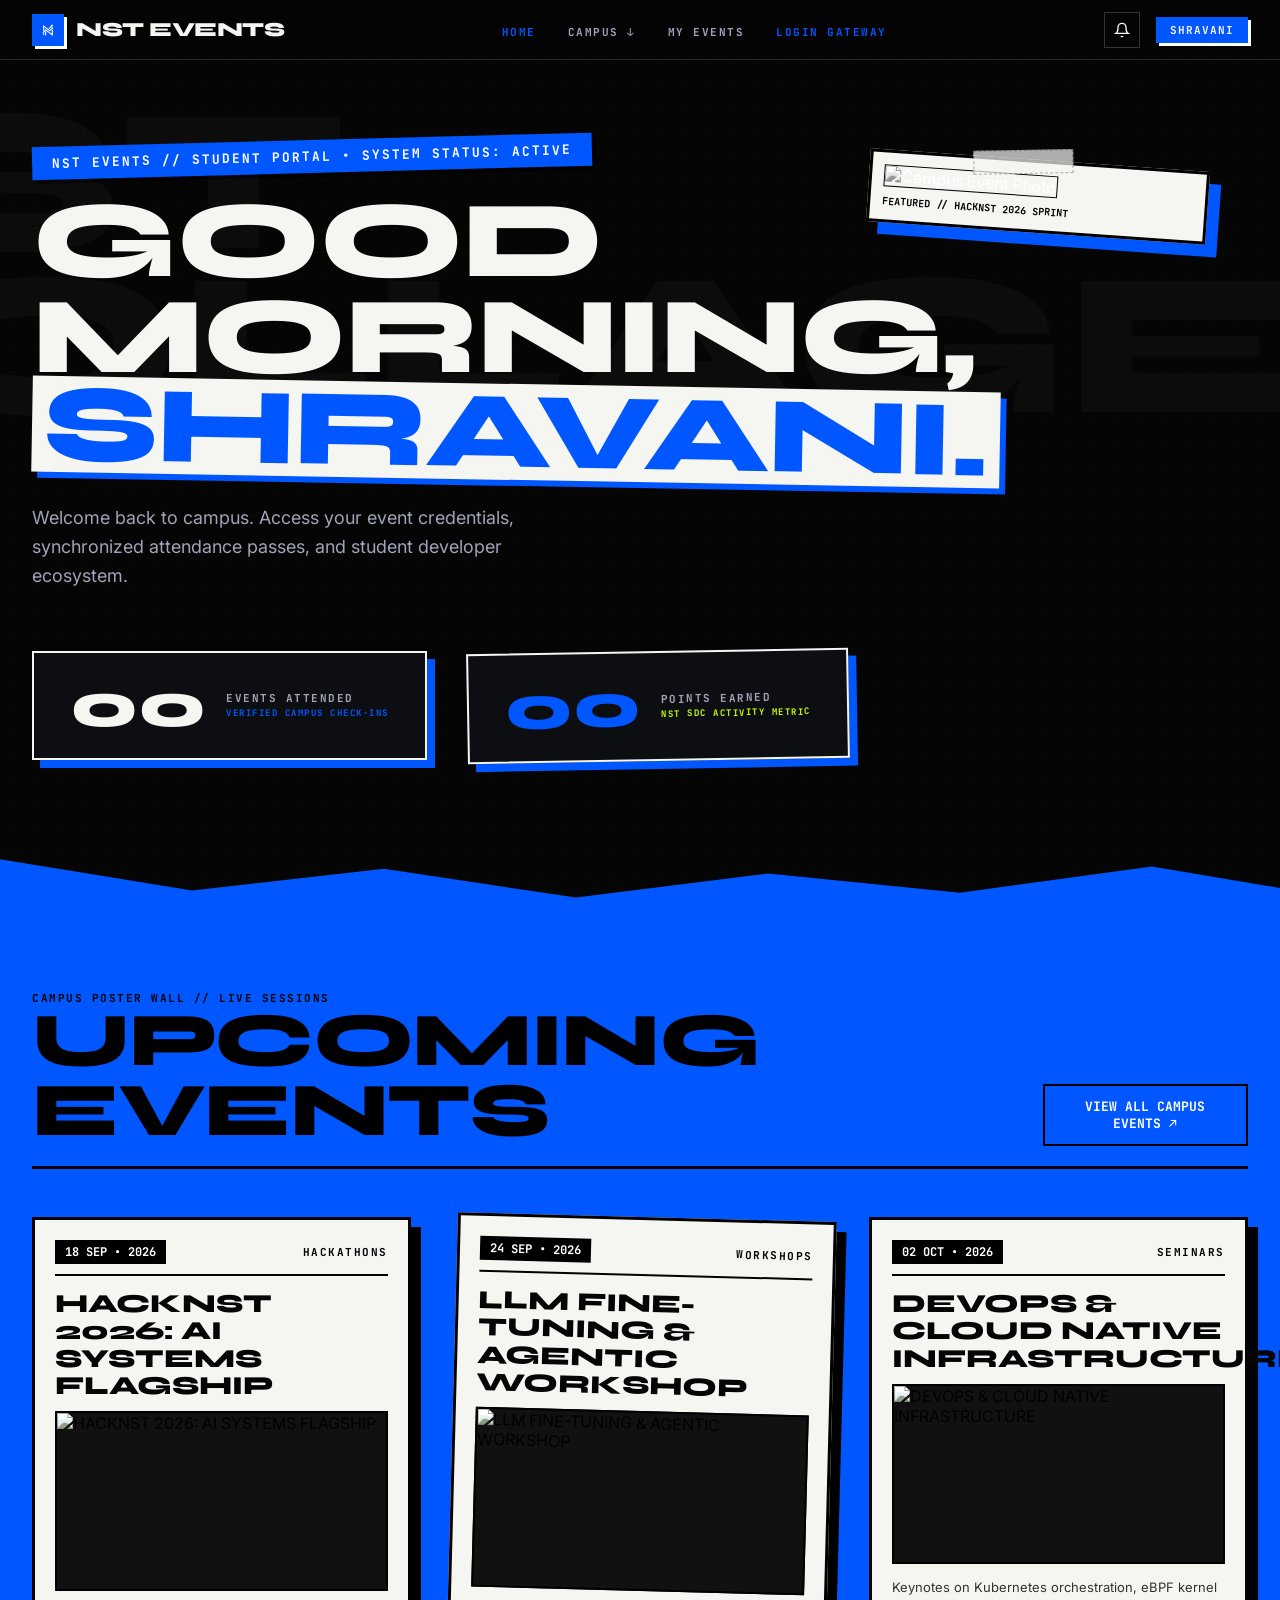
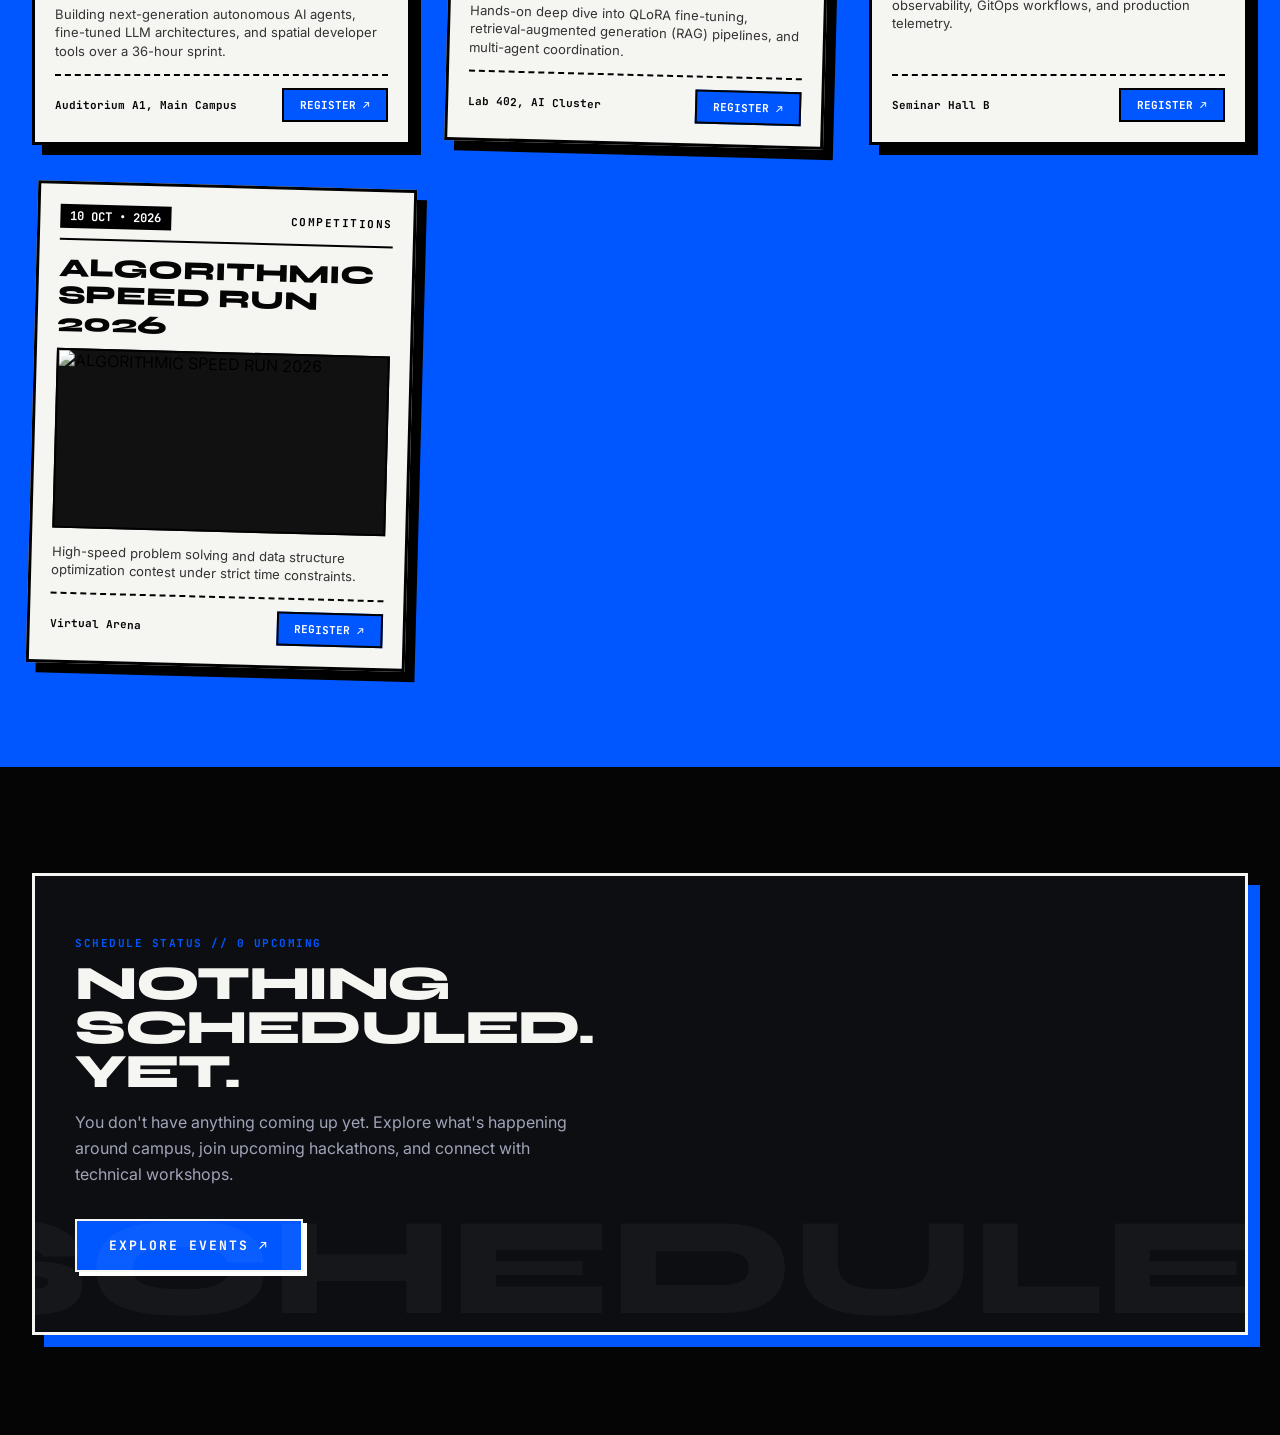
==== commit 0f894e58: "feat: Experimental Editorial & Digital Collage redesign for NST Events" ====
--- a/index.html
+++ b/index.html
@@ -1,34 +1,27 @@
 <!DOCTYPE html>
 <html lang="en">
 <head>
-  <meta charset="utf-8"/>
-  <meta name="viewport" content="width=device-width, initial-scale=1"/>
-  <title>NST Events</title>
-  <meta name="description" content="NST Events Dashboard"/>
-  <link rel="icon" href="https://events.nstsdc.org/favicon.ico"/>
-  <link rel="stylesheet" href="styles.css"/>
+  <meta charset="UTF-8">
+  <meta name="viewport" content="width=device-width, initial-scale=1.0">
+  <title>NST Events — Experimental Editorial &amp; Digital Collage</title>
+  <meta name="description" content="NST Events - Student Event Platform & Identity Gateway">
+  <link rel="icon" href="https://events.nstsdc.org/favicon.ico">
+  <link rel="stylesheet" href="styles.css">
 </head>
-<body class="min-h-full flex flex-col">
-  
-  <div class="clone-wrapper">
-    <!-- Initializing loader card -->
-    <div id="clone-loader" class="clone-loader-card">
-      <div style="display: flex; flex-direction: column; align-items: center; gap: 12px;">
-        <div class="clone-spinner"></div>
-        <span class="font-stitch-label" style="font-size: 12px; font-weight: 700; color: #9a9db0; letter-spacing: 2px; text-transform: uppercase;">
-          INITIALIZING AUTH GATEWAY...
-        </span>
-      </div>
-    </div>
-
-    <!-- Main Auth Card -->
-    <div id="clone-card" class="clone-auth-card" style="display: none;">
-      
-      <!-- NST Logo Header -->
-      <div class="clone-header-logo">
-        <svg xmlns="http://www.w3.org/2000/svg" viewBox="0 0 100 100" fill="none" style="width: 36px; height: 36px;" class="shrink-0" aria-label="NST Logo Mark">
-          <rect width="100" height="100" rx="22" fill="#08080A"/>
-          <g fill="#0047FF">
+<body>
+
+  <!-- Background Noise Overlay -->
+  <div class="collage-noise-overlay"></div>
+
+  <!-- ==========================================================================
+       EDITORIAL NAVIGATION HEADER
+       ========================================================================== -->
+  <header class="editorial-nav">
+    
+    <a href="#" data-route="home" class="nav-brand">
+      <div class="nav-logo-box">
+        <svg width="18" height="18" viewBox="0 0 100 100" fill="none">
+          <g fill="#ffffff">
             <path d="M 76.80,19.80 L 76.20,32.40 L 71.50,30.10 L 57.40,45.70 L 53.10,41.80 L 66.80,26.60 L 63.70,23.10 Z"/>
             <path d="M 22.60,23.00 L 26.60,25.00 L 59.00,50.40 L 69.10,41.00 L 66.40,37.50 L 78.50,34.80 L 77.30,46.90 L 73.00,44.50 L 60.50,57.40 L 59.00,57.40 L 28.90,34.40 L 28.90,50.80 L 23.00,56.20 Z"/>
             <path d="M 36.30,46.10 L 39.10,47.30 L 70.30,70.30 L 70.70,50.40 L 73.40,47.70 L 77.00,50.00 L 77.00,81.25 L 75.80,81.25 L 37.90,53.50 L 22.30,69.10 L 21.10,69.10 L 21.50,60.90 Z"/>
@@ -36,112 +29,373 @@
             <path d="M 28.10,66.00 L 28.90,66.00 L 28.90,79.00 L 23.00,79.00 L 22.70,71.50 Z"/>
           </g>
         </svg>
-        <div style="display: flex; flex-direction: column; line-height: 1;">
-          <div class="font-stitch-headline" style="font-size: 20px; font-weight: 800; tracking: -0.5px; color: #ffffff;">
-            NST <span style="color: #0047FF;">EVENTS</span>
-          </div>
-          <span class="font-stitch-label" style="font-size: 11px; color: #717487; letter-spacing: 1px; text-transform: uppercase; margin-top: 2px;">
-            // SEC-02
+      </div>
+      <span class="nav-brand-title">NST EVENTS</span>
+    </a>
+
+    <ul class="nav-links">
+      <li><a href="#" data-route="home" class="nav-link-item active">HOME</a></li>
+      <li><a href="#" data-route="discover" class="nav-link-item">CAMPUS &darr;</a></li>
+      <li><a href="#" data-route="my-events" class="nav-link-item">MY EVENTS</a></li>
+      <li><a href="#" data-route="login" class="nav-link-item" style="color: var(--electric-blue);">LOGIN GATEWAY</a></li>
+    </ul>
+
+    <div style="display: flex; align-items: center; gap: 16px;">
+      <button onclick="switchRoute('profile')" style="background: transparent; border: 1px solid rgba(245,245,242,0.2); color: #fff; width: 36px; height: 36px; cursor: pointer; display: flex; align-items: center; justify-content: center;">
+        <svg width="16" height="16" viewBox="0 0 24 24" fill="none" stroke="currentColor" stroke-width="2">
+          <path d="M18 8A6 6 0 0 0 6 8c0 7-3 9-3 9h18s-3-2-3-9"></path>
+          <path d="M13.73 21a2 2 0 0 1-3.46 0"></path>
+        </svg>
+      </button>
+
+      <div class="nav-user-badge" data-route="profile">
+        <span>SHRAVANI</span>
+      </div>
+    </div>
+
+  </header>
+
+
+  <!-- ==========================================================================
+       VIEW 1: LANDING / HOME PAGE (#home)
+       ========================================================================== -->
+  <main id="view-home" class="page-view active">
+    
+    <!-- Hero Collage Spread -->
+    <div class="hero-collage-wrapper">
+      
+      <div class="hero-bg-text-watermark">NST COLLAGE 01</div>
+
+      <div class="hero-main-composition">
+        
+        <div class="blue-paper-strip">
+          NST EVENTS // STUDENT PORTAL &bull; SYSTEM STATUS: ACTIVE
+        </div>
+
+        <h1 class="hero-headline-group font-display-hero">
+          GOOD<br>
+          MORNING,<br>
+          <span class="name-highlight">SHRAVANI.</span>
+        </h1>
+
+        <p style="font-family: var(--font-body); font-size: 18px; color: #a0a4b8; line-height: 1.6; max-width: 520px; margin-top: 24px;">
+          Welcome back to campus. Access your event credentials, synchronized attendance passes, and student developer ecosystem.
+        </p>
+
+        <!-- Overlapping Tilted Event Photo Frame -->
+        <div class="hero-tilted-photo-card">
+          <div class="tape-strip"></div>
+          <img src="https://images.unsplash.com/photo-1531482615713-2afd69097998?q=80&w=800&auto=format&fit=crop" alt="Campus Event Photo">
+          <div style="margin-top: 8px; font-family: var(--font-mono); font-size: 10px; font-weight: 700; color: #000; text-transform: uppercase;">
+            FEATURED // HACKNST 2026 SPRINT
+          </div>
+        </div>
+
+        <!-- Offset Stats Blocks -->
+        <div class="hero-stats-offset-row">
+          
+          <div class="stat-editorial-box">
+            <div class="stat-num-giant">00</div>
+            <div>
+              <div class="micro-annotation">EVENTS ATTENDED</div>
+              <div class="micro-annotation annotation-blue" style="font-size: 9px; margin-top: 2px;">VERIFIED CAMPUS CHECK-INS</div>
+            </div>
+          </div>
+
+          <div class="stat-editorial-box" style="transform: rotate(-1deg);">
+            <div class="stat-num-giant" style="color: var(--electric-blue);">00</div>
+            <div>
+              <div class="micro-annotation">POINTS EARNED</div>
+              <div class="micro-annotation annotation-green" style="font-size: 9px; margin-top: 2px;">NST SDC ACTIVITY METRIC</div>
+            </div>
+          </div>
+
+        </div>
+
+      </div>
+
+    </div>
+
+    <!-- Hand-Ripped Torn Paper Transition Edge -->
+    <div class="torn-section-divider"></div>
+
+    <!-- Upcoming Events Poster Wall -->
+    <section class="poster-wall-section">
+      <div class="poster-wall-container">
+        
+        <div style="border-bottom: 3px solid #000; padding-bottom: 20px; display: flex; justify-content: space-between; align-items: flex-end;">
+          <div>
+            <span class="micro-annotation" style="color:#000;">CAMPUS POSTER WALL // LIVE SESSIONS</span>
+            <h2 class="font-display-section" style="color:#000;">UPCOMING EVENTS</h2>
+          </div>
+          <button onclick="switchRoute('discover')" class="poster-register-btn" style="padding: 12px 24px; font-size: 13px;">
+            VIEW ALL CAMPUS EVENTS ↗
+          </button>
+        </div>
+
+        <div id="home-poster-wall-grid" class="poster-wall-grid">
+          <!-- Rendered dynamically by app.js -->
+        </div>
+
+      </div>
+    </section>
+
+    <!-- Torn Paper Edge Back to Black -->
+    <div class="torn-section-divider-black"></div>
+
+    <!-- Empty Schedule Editorial Section -->
+    <div style="max-width: 1320px; margin: 60px auto 100px auto; padding: 0 32px;">
+      <div class="empty-poster-container">
+        <div class="empty-poster-watermark">SCHEDULE</div>
+        <div class="micro-annotation annotation-blue" style="margin-bottom: 12px;">SCHEDULE STATUS // 0 UPCOMING</div>
+        <h2 class="font-display-section" style="font-size: 48px; margin-bottom: 16px;">
+          NOTHING<br>SCHEDULED.<br>YET.
+        </h2>
+        <p style="font-family: var(--font-body); font-size: 16px; color: #a0a4b8; margin-bottom: 32px; max-width: 520px; line-height: 1.6;">
+          You don't have anything coming up yet. Explore what's happening around campus, join upcoming hackathons, and connect with technical workshops.
+        </p>
+        <button onclick="switchRoute('discover')" class="empty-cta-btn">
+          EXPLORE EVENTS ↗
+        </button>
+      </div>
+    </div>
+
+  </main>
+
+
+  <!-- ==========================================================================
+       VIEW 2: LOGIN PAGE (#login)
+       ========================================================================== -->
+  <main id="view-login" class="page-view">
+    <div class="login-composition-wrapper">
+      
+      <div class="login-poster-card">
+        
+        <div class="micro-annotation" style="color:#000; margin-bottom: 6px;">AUTH GATEWAY // NST-NET</div>
+        <div class="micro-annotation annotation-blue" style="margin-bottom: 16px;">NST EVENTS &bull; NEWTON SCHOOL OF TECHNOLOGY</div>
+
+        <div style="border-bottom: 3px solid #000; padding-bottom: 16px; margin-bottom: 24px;">
+          <span class="micro-annotation" style="color:#000;">IDENTITY VERIFICATION // SEC-02</span>
+          <h1 class="font-display-section" style="font-size: 36px; color: #000; margin-top: 8px;">Access Student Portal</h1>
+        </div>
+
+        <p style="font-family: var(--font-body); font-size: 14px; color: #222; line-height: 1.6; margin-bottom: 24px;">
+          Sign in with your institutional <strong>@adypu.edu.in</strong> or <strong>@newtonschool.co</strong> account to synchronize: attendance, event registrations, and club management.
+        </p>
+
+        <!-- Session Handshake Matrix -->
+        <div style="border: 2px solid #000; padding: 16px; background: #fff; margin-bottom: 28px;">
+          <div style="display: flex; justify-content: space-between; margin-bottom: 10px;">
+            <span class="micro-annotation" style="color:#000;">SESSION HANDSHAKE MATRIX</span>
+            <span class="micro-annotation annotation-blue">READY FOR SSO</span>
+          </div>
+
+          <table>
+            <tr>
+              <td>CLEARANCE</td>
+              <td>LEVEL-03</td>
+            </tr>
+            <tr>
+              <td>CLUSTER</td>
+              <td>AI-ENG-01</td>
+            </tr>
+            <tr>
+              <td>PROTOCOL</td>
+              <td style="color: var(--electric-blue);">ACTIVE SSO</td>
+            </tr>
+          </table>
+        </div>
+
+        <button type="button" onclick="switchRoute('home'); showToast('Authenticated via Google SSO');" class="login-google-cta">
+          <svg width="20" height="20" viewBox="0 0 24 24">
+            <path fill="#ffffff" d="M22.56 12.25c0-.78-.07-1.53-.2-2.25H12v4.26h5.92c-.26 1.37-1.04 2.53-2.21 3.31v2.77h3.57c2.08-1.92 3.28-4.74 3.28-8.09z"/>
+            <path fill="#ffffff" d="M12 23c2.97 0 5.46-.98 7.28-2.66l-3.57-2.77c-.98.66-2.23 1.06-3.71 1.06-2.86 0-5.29-1.93-6.16-4.53H2.18v2.84C3.99 20.53 7.7 23 12 23z"/>
+          </svg>
+          <span>CONTINUE WITH GOOGLE</span>
+        </button>
+
+        <div style="margin-top: 32px; padding-top: 20px; border-top: 2px dashed #000; text-align: center;">
+          <div class="micro-annotation" style="color:#000; font-size: 9px; margin-bottom: 4px;">RESTRICTED TO ENROLLED NST STUDENTS &amp; FACULTY</div>
+          <div class="micro-annotation" style="color:#555; font-size: 8px;">SEC-02 IDENTITY GATEWAY // @ADYPU.EDU.IN @NEWTONSCHOOL.CO</div>
+          <div class="micro-annotation annotation-blue" style="font-size: 9px; margin-top: 10px;">Crafted by NST Software Developers Club</div>
+        </div>
+
+      </div>
+
+    </div>
+  </main>
+
+
+  <!-- ==========================================================================
+       VIEW 3: DISCOVER / CAMPUS PAGE (#discover)
+       ========================================================================== -->
+  <main id="view-discover" class="page-view">
+    <div style="max-width: 1320px; margin: 0 auto; padding: 60px 32px 100px 32px;">
+      
+      <div style="border-bottom: 3px solid #fff; padding-bottom: 32px;">
+        <div class="micro-annotation annotation-blue" style="margin-bottom: 8px;">CAMPUS ARCHIVE // LIVE EVENTS</div>
+        <h1 class="font-display-hero">DISCOVER</h1>
+        <p style="font-family: var(--font-body); font-size: 16px; color: #a0a4b8; margin-top: 12px;">
+          Find your next moment. Explore premium events across campus.
+        </p>
+      </div>
+
+      <!-- Search Bar -->
+      <div style="margin: 32px 0 40px 0;">
+        <input type="text" id="discover-search-input" placeholder="Search events, clubs, topics..." style="width:100%; height:60px; background:var(--bg-dark-card); border:3px solid #fff; padding:0 24px; color:#fff; font-family:var(--font-mono); font-size:16px; outline:none;">
+      </div>
+
+      <!-- Category Filter Bar -->
+      <div style="display: flex; gap: 12px; flex-wrap: wrap; border-bottom: 1px solid rgba(245,245,242,0.2); padding-bottom: 20px; margin-bottom: 48px;">
+        <button id="cat-btn-all" onclick="setCategoryFilter('ALL')" class="poster-register-btn active">ALL</button>
+        <button id="cat-btn-workshops" onclick="setCategoryFilter('WORKSHOPS')" class="poster-register-btn">WORKSHOPS</button>
+        <button id="cat-btn-seminars" onclick="setCategoryFilter('SEMINARS')" class="poster-register-btn">SEMINARS</button>
+        <button id="cat-btn-competitions" onclick="setCategoryFilter('COMPETITIONS')" class="poster-register-btn">COMPETITIONS</button>
+        <button id="cat-btn-meetups" onclick="setCategoryFilter('MEETUPS')" class="poster-register-btn">MEETUPS</button>
+        <button id="cat-btn-hackathons" onclick="setCategoryFilter('HACKATHONS')" class="poster-register-btn">HACKATHONS</button>
+        <button id="cat-btn-cultural" onclick="setCategoryFilter('CULTURAL')" class="poster-register-btn">CULTURAL</button>
+        <button id="cat-btn-sports" onclick="setCategoryFilter('SPORTS')" class="poster-register-btn">SPORTS</button>
+        <button id="cat-btn-other" onclick="setCategoryFilter('OTHER')" class="poster-register-btn">OTHER</button>
+      </div>
+
+      <!-- Events Poster Wall Grid -->
+      <div id="discover-events-grid" class="poster-wall-grid">
+        <!-- Rendered dynamically by app.js -->
+      </div>
+
+    </div>
+  </main>
+
+
+  <!-- ==========================================================================
+       VIEW 4: MY EVENTS PAGE (#my-events)
+       ========================================================================== -->
+  <main id="view-my-events" class="page-view">
+    <div style="max-width: 1320px; margin: 0 auto; padding: 60px 32px 100px 32px;">
+      
+      <div style="border-bottom: 3px solid #fff; padding-bottom: 24px; margin-bottom: 36px;">
+        <div class="micro-annotation annotation-blue" style="margin-bottom: 8px;">PERSONAL ARCHIVE // REGISTRATIONS</div>
+        <h1 class="font-display-hero">MY EVENTS</h1>
+      </div>
+
+      <div style="display: flex; gap: 24px; border-bottom: 2px solid rgba(245,245,242,0.2); margin-bottom: 48px;">
+        <button id="tab-myevents-upcoming" onclick="switchMyEventsTab('upcoming')" class="tab-editorial-btn active">UPCOMING</button>
+        <button id="tab-myevents-past" onclick="switchMyEventsTab('past')" class="tab-editorial-btn">PAST &amp; CANCELLED</button>
+      </div>
+
+      <div id="my-events-content">
+        <!-- Content rendered dynamically by app.js -->
+      </div>
+
+    </div>
+  </main>
+
+
+  <!-- ==========================================================================
+       VIEW 5: PROFILE PAGE (#profile)
+       ========================================================================== -->
+  <main id="view-profile" class="page-view">
+    <div style="max-width: 1000px; margin: 0 auto; padding: 60px 32px 100px 32px;">
+      
+      <div style="border-bottom: 3px solid #fff; padding-bottom: 24px; margin-bottom: 40px;">
+        <div class="micro-annotation annotation-blue" style="margin-bottom: 8px;">STUDENT DOSSIER // ACCOUNT IDENTITY</div>
+        <h1 class="font-display-hero">PROFILE</h1>
+        <p style="font-family: var(--font-mono); font-size: 12px; color: #a0a4b8; margin-top: 8px; text-transform: uppercase;">
+          MANAGE YOUR ACCOUNT AND PREFERENCES
+        </p>
+      </div>
+
+      <!-- Dossier Identity Card -->
+      <div style="border: 3px solid #fff; background: var(--bg-dark-card); padding: 40px; margin-bottom: 40px; box-shadow: 12px 12px 0px var(--electric-blue);">
+        <div style="display: flex; justify-content: space-between; align-items: center; border-bottom: 2px solid #fff; padding-bottom: 16px;">
+          <div>
+            <span class="micro-annotation annotation-green">IDENTITY VERIFIED &bull; ACTIVE</span>
+            <h2 style="font-family: var(--font-display); font-size: 36px; font-weight: 900; margin-top: 4px;">Shravani Patangrao</h2>
+          </div>
+          <span style="font-family: var(--font-mono); font-size: 12px; color: #ffffff; background: var(--electric-blue); padding: 8px 16px; font-weight: 700; border: 2px solid #fff;">
+            STUDENT
           </span>
         </div>
-      </div>
-
-      <!-- Heading & Info -->
-      <h1 class="clone-title">Access Student Portal</h1>
-      <p class="clone-description">
-        Sign in with your institutional 
-        <span class="clone-badge-chip">@adypu.edu.in</span> or 
-        <span class="clone-badge-chip">@newtonschool.co</span> account to synchronize attendance, event registrations, and club management.
-      </p>
-
-      <!-- Session Handshake Matrix -->
-      <div class="clone-matrix-box">
-        <div class="clone-matrix-header">
-          <span class="font-stitch-label" style="font-size: 10px; font-weight: 700; color: #717487; letter-spacing: 1.5px; text-transform: uppercase;">
-            SESSION HANDSHAKE MATRIX
-          </span>
-          <span class="font-stitch-label" style="font-size: 10px; font-weight: 700; color: #0047FF; letter-spacing: 1px; text-transform: uppercase;">
-            READY FOR SSO
-          </span>
-        </div>
-        <div class="clone-matrix-grid">
-          <div class="clone-matrix-item">
-            <div class="clone-matrix-lbl">CLEARANCE</div>
-            <div class="clone-matrix-val">LEVEL-03</div>
-          </div>
-          <div class="clone-matrix-item">
-            <div class="clone-matrix-lbl">CLUSTER</div>
-            <div class="clone-matrix-val">AI-ENG-01</div>
-          </div>
-          <div class="clone-matrix-item">
-            <div class="clone-matrix-lbl">PROTOCOL</div>
-            <div class="clone-matrix-val" style="color: #0047FF;">ACTIVE SSO</div>
-          </div>
-        </div>
-      </div>
-
-      <!-- Dynamic Error Banner -->
-      <div id="clone-error-banner" class="clone-error-banner">
-        <div class="clone-error-hdr">
-          <div style="display: flex; align-items: center; gap: 6px;">
-            <span style="width: 6px; height: 6px; border-radius: 50%; background: #ffb4ab;"></span>
-            <span class="font-stitch-label" style="font-size: 10px; font-weight: 700; color: #ffb4ab; text-transform: uppercase;">
-              AUTHENTICATION DENIED
-            </span>
-          </div>
-          <button onclick="dismissError()" class="font-stitch-label" style="background: transparent; border: 1px solid rgba(255,180,171,0.3); color: #ffb4ab; padding: 2px 6px; font-size: 10px; cursor: pointer; text-transform: uppercase;">
-            DISMISS [&times;]
-          </button>
-        </div>
-        <div class="clone-error-title">INSTITUTIONAL DOMAIN RESTRICTED</div>
-        <div class="clone-error-msg">
-          Access is restricted to institutional accounts (@adypu.edu.in and @newtonschool.co).
-        </div>
-        <div class="clone-error-detail">
-          Your current Google account is not eligible for NST Event Portal access.
-        </div>
-        <div class="clone-error-btn-group">
-          <button type="button" onclick="triggerGoogleAuth()" class="btn-switch-account">
-            <svg width="14" height="14" viewBox="0 0 24 24" fill="currentColor">
-              <path d="M12 2C6.48 2 2 6.48 2 12s4.48 10 10 10 10-4.48 10-10S17.52 2 12 2zm0 18c-4.41 0-8-3.59-8-8s3.59-8 8-8 8 3.59 8 8-3.59 8-8 8z"/>
-            </svg>
-            SWITCH GOOGLE ACCOUNT
-          </button>
-          <button type="button" onclick="window.location.href='mailto:events-support@adypu.edu.in?subject=Directory%20Inquiry'" class="btn-contact-coord">
-            CONTACT ACADEMIC COORDINATOR
-          </button>
-        </div>
-      </div>
-
-      <!-- Primary Google SSO Button -->
-      <button id="clone-google-btn" type="button" onclick="triggerGoogleAuth()" class="clone-google-btn" aria-label="Sign in with Google">
-        <div class="google-icon-wrapper">
-          <svg width="16" height="16" viewBox="0 0 24 24">
-            <path fill="#4285F4" d="M22.56 12.25c0-.78-.07-1.53-.2-2.25H12v4.26h5.92c-.26 1.37-1.04 2.53-2.21 3.31v2.77h3.57c2.08-1.92 3.28-4.74 3.28-8.09z"/>
-            <path fill="#34A853" d="M12 23c2.97 0 5.46-.98 7.28-2.66l-3.57-2.77c-.98.66-2.23 1.06-3.71 1.06-2.86 0-5.29-1.93-6.16-4.53H2.18v2.84C3.99 20.53 7.7 23 12 23z"/>
-            <path fill="#FBBC05" d="M5.84 14.09c-.22-.66-.35-1.36-.35-2.09s.13-1.43.35-2.09V7.06H2.18C1.43 8.55 1 10.22 1 12s.43 3.45 1.18 4.94l2.85-2.22.81-.63z"/>
-            <path fill="#EA4335" d="M12 5.38c1.62 0 3.06.56 4.21 1.64l3.15-3.15C17.45 2.09 14.97 1 12 1 7.7 1 3.99 3.47 2.18 7.06l3.66 2.84c.87-2.6 3.3-4.52 6.16-4.52z"/>
-          </svg>
-        </div>
-        <span>CONTINUE WITH GOOGLE</span>
-      </button>
-
-      <!-- Card Footer -->
-      <div class="clone-footer">
-        <span class="clone-footer-lbl">RESTRICTED TO ENROLLED NST STUDENTS &amp; FACULTY</span>
-        <span class="clone-footer-sub">SEC-02 IDENTITY GATEWAY // @ADYPU.EDU.IN &amp; @NEWTONSCHOOL.CO</span>
-        
-        <div class="clone-footer-credits">
-          <span>Powered by </span>
-          <a href="https://github.com/nst-sdc" target="_blank" rel="noopener noreferrer">NST Software Developers Club</a>
-          <span> | Lead by </span>
-          <a href="https://github.com/sohamdhande" target="_blank" rel="noopener noreferrer">Soham Dhande</a>
-        </div>
-      </div>
-
-    </div>
-
-  </div>
+
+        <div style="display: grid; grid-template-columns: repeat(2, 1fr); gap: 24px; margin-top: 24px;">
+          <div style="border: 1px solid rgba(245,245,242,0.2); padding: 16px; background: #000;">
+            <div class="micro-annotation">STUDENT ID</div>
+            <div style="font-family: var(--font-mono); font-size: 15px; font-weight: 700; color: #fff; margin-top: 4px;">NST-2026-8942</div>
+          </div>
+
+          <div style="border: 1px solid rgba(245,245,242,0.2); padding: 16px; background: #000;">
+            <div class="micro-annotation">INSTITUTIONAL EMAIL</div>
+            <div style="font-family: var(--font-mono); font-size: 15px; font-weight: 700; color: #fff; margin-top: 4px;">shravani@adypu.edu.in</div>
+          </div>
+
+          <div style="border: 1px solid rgba(245,245,242,0.2); padding: 16px; background: #000; grid-column: 1 / -1;">
+            <div class="micro-annotation">YOUR CAMPUS</div>
+            <div style="font-family: var(--font-mono); font-size: 15px; font-weight: 700; color: var(--electric-blue); margin-top: 4px;">Newton School of Technology (ADYPU)</div>
+          </div>
+        </div>
+      </div>
+
+      <!-- My Clubs -->
+      <div style="border: 3px solid #fff; background: var(--bg-dark-card); padding: 40px; margin-bottom: 40px; box-shadow: 12px 12px 0px #000;">
+        <div class="micro-annotation annotation-blue" style="margin-bottom: 12px;">COMMUNITY // CLUBS</div>
+        <h3 style="font-family: var(--font-display); font-size: 26px; font-weight: 900; margin-bottom: 12px;">MY CLUBS</h3>
+        <p style="font-family: var(--font-body); font-size: 15px; color: #a0a4b8; margin-bottom: 24px;">
+          You're not part of any clubs yet. Join student development groups to access private events and workshops.
+        </p>
+        <button onclick="switchRoute('discover')" class="empty-cta-btn">
+          EXPLORE ALL CLUBS ↗
+        </button>
+      </div>
+
+      <!-- Preferences Toggles -->
+      <div style="border: 3px solid #fff; background: var(--bg-dark-card); padding: 40px;">
+        <div class="micro-annotation annotation-blue" style="margin-bottom: 12px;">PREFERENCES // NOTIFICATIONS</div>
+        <h3 style="font-family: var(--font-display); font-size: 26px; font-weight: 900; margin-bottom: 24px;">STAY IN THE LOOP</h3>
+
+        <div style="display:flex; justify-content:space-between; align-items:center; border-bottom:1px solid rgba(245,245,242,0.15); padding:18px 0;">
+          <div>
+            <div style="font-family: var(--font-mono); font-size: 14px; font-weight: 700;">Push Notifications</div>
+            <div style="font-family: var(--font-body); font-size: 13px; color: #a0a4b8; margin-top: 2px;">Receive push notifications from NST Events.</div>
+          </div>
+          <input type="checkbox" checked onclick="toggleNotification('push')" style="width:24px; height:24px;">
+        </div>
+
+        <div style="display:flex; justify-content:space-between; align-items:center; border-bottom:1px solid rgba(245,245,242,0.15); padding:18px 0;">
+          <div>
+            <div style="font-family: var(--font-mono); font-size: 14px; font-weight: 700;">Event Reminders</div>
+            <div style="font-family: var(--font-body); font-size: 13px; color: #a0a4b8; margin-top: 2px;">Reminders for events you're registered for.</div>
+          </div>
+          <input type="checkbox" checked onclick="toggleNotification('reminders')" style="width:24px; height:24px;">
+        </div>
+
+        <div style="display:flex; justify-content:space-between; align-items:center; border-bottom:1px solid rgba(245,245,242,0.15); padding:18px 0;">
+          <div>
+            <div style="font-family: var(--font-mono); font-size: 14px; font-weight: 700;">Club Announcements</div>
+            <div style="font-family: var(--font-body); font-size: 13px; color: #a0a4b8; margin-top: 2px;">Updates from clubs you're part of.</div>
+          </div>
+          <input type="checkbox" onclick="toggleNotification('clubAnnouncements')" style="width:24px; height:24px;">
+        </div>
+
+        <div style="display:flex; justify-content:space-between; align-items:center; border-bottom:1px solid rgba(245,245,242,0.15); padding:18px 0;">
+          <div>
+            <div style="font-family: var(--font-mono); font-size: 14px; font-weight: 700;">Attendance Alerts</div>
+            <div style="font-family: var(--font-body); font-size: 13px; color: #a0a4b8; margin-top: 2px;">Check-in windows and dispute updates.</div>
+          </div>
+          <input type="checkbox" checked onclick="toggleNotification('attendanceAlerts')" style="width:24px; height:24px;">
+        </div>
+
+      </div>
+
+    </div>
+  </main>
+
+
+  <!-- ==========================================================================
+       VIEW 6: EVENT DETAIL PAGE (#event-detail)
+       ========================================================================== -->
+  <main id="view-event-detail" class="page-view">
+    <!-- Rendered dynamically by app.js -->
+  </main>
 
   <script src="app.js"></script>
 </body>
--- a/styles.css
+++ b/styles.css
@@ -1,314 +1,559 @@
-@import url('https://fonts.googleapis.com/css2?family=Inter:wght@400;500;600;700&family=JetBrains+Mono:wght@400;700&family=Syne:wght@700;800&display=swap');
+/* ==========================================================================
+   NST EVENTS - EXPERIMENTAL EDITORIAL & DIGITAL COLLAGE DESIGN SYSTEM
+   Theme: Art-Directed Magazine Spread × Developer Culture × College Posters
+   ========================================================================== */
+
+@import url('https://fonts.googleapis.com/css2?family=Inter:wght@400;500;600;700&family=JetBrains+Mono:ital,wght@0,400;0,700;1,400&family=Outfit:wght@400;700;900&family=Syne:wght@700;800;900&display=swap');
 
 :root {
-  --nst-bg: #070709;
-  --nst-card-bg: #111113;
-  --nst-card-border: #2a2b36;
-  --nst-blue: #0047FF;
-  --nst-blue-hover: #0038cc;
-  --nst-text-white: #ffffff;
-  --nst-text-muted: #9a9db0;
-  --nst-text-dark-muted: #717487;
-  --nst-text-sub: #555868;
-
-  --nst-err-bg: #1c0b0c;
-  --nst-err-border: rgba(255, 180, 171, 0.4);
-  --nst-err-text: #ffb4ab;
-  --nst-err-title: #ffdad6;
-  --nst-err-btn-bg: #ffb4ab;
-  --nst-err-btn-text: #690005;
-
-  --font-headline: 'Syne', sans-serif;
+  /* Color Palette */
+  --bg-black: #050505;
+  --bg-paper-white: #F5F5F2;
+  --bg-dark-card: #0d0e12;
+  
+  /* Primary Brand Accents */
+  --electric-blue: #0057FF;
+  --electric-blue-dark: #0042c7;
+  --acid-green: #C8FF00;
+  --warm-red: #FF3B30;
+
+  /* Typography */
+  --font-display: 'Syne', 'Outfit', sans-serif;
   --font-body: 'Inter', sans-serif;
-  --font-label: 'JetBrains Mono', monospace;
-}
-
+  --font-mono: 'JetBrains Mono', monospace;
+}
+
+/* Reset & Base Rules */
 *, *::before, *::after {
   box-sizing: border-box;
   margin: 0;
   padding: 0;
+  border-radius: 0 !important;
 }
 
 html, body {
   width: 100%;
-  height: 100%;
-  background-color: var(--nst-bg);
-  color: var(--nst-text-white);
+  min-height: 100%;
+  background-color: var(--bg-black);
+  color: var(--bg-paper-white);
   font-family: var(--font-body);
   overflow-x: hidden;
-}
-
-.font-stitch-headline { font-family: var(--font-headline); }
-.font-stitch-body { font-family: var(--font-body); }
-.font-stitch-label { font-family: var(--font-label); }
-
-.clone-wrapper {
-  min-height: 100vh;
-  display: flex;
-  flex-direction: column;
-  align-items: center;
-  justify-content: center;
-  background-color: var(--nst-bg);
-  background-image: radial-gradient(rgba(255, 255, 255, 0.07) 1px, transparent 1px);
+  -webkit-font-smoothing: antialiased;
+  -moz-osx-font-smoothing: grayscale;
+}
+
+/* Texture & Noise Background Overlays */
+.collage-noise-overlay {
+  position: fixed;
+  inset: 0;
+  pointer-events: none;
+  z-index: 0;
+  opacity: 0.35;
+  background-image: radial-gradient(rgba(245, 245, 242, 0.08) 1px, transparent 1px);
   background-size: 24px 24px;
-  padding: 32px 16px;
-}
-
-.clone-loader-card {
-  width: 100%;
-  max-width: 480px;
-  height: 384px;
-  background: var(--nst-card-bg);
-  border: 1px solid var(--nst-card-border);
-  display: flex;
-  align-items: center;
-  justify-content: center;
-}
-
-.clone-spinner {
+}
+
+/* Monospace & Micro Annotations */
+.micro-annotation {
+  font-family: var(--font-mono);
+  font-size: 11px;
+  font-weight: 700;
+  letter-spacing: 1.5px;
+  text-transform: uppercase;
+  color: #a0a4b8;
+}
+
+.annotation-blue { color: var(--electric-blue); }
+.annotation-green { color: var(--acid-green); }
+
+/* Typography Scale */
+.font-display-hero {
+  font-family: var(--font-display);
+  font-size: clamp(52px, 8.5vw, 120px);
+  font-weight: 900;
+  line-height: 0.88;
+  letter-spacing: -2px;
+  text-transform: uppercase;
+  color: var(--bg-paper-white);
+}
+
+.font-display-section {
+  font-family: var(--font-display);
+  font-size: clamp(36px, 6vw, 76px);
+  font-weight: 900;
+  line-height: 0.92;
+  letter-spacing: -1.5px;
+  text-transform: uppercase;
+}
+
+/* ==========================================================================
+   NAVIGATION BAR (EDITORIAL INTEGRATED HEADER)
+   ========================================================================== */
+.editorial-nav {
+  position: fixed;
+  top: 0;
+  left: 0;
+  right: 0;
+  height: 60px;
+  background: rgba(5, 5, 5, 0.94);
+  backdrop-filter: blur(16px);
+  border-bottom: 1px solid rgba(245, 245, 242, 0.15);
+  z-index: 9000;
+  display: flex;
+  align-items: center;
+  justify-content: space-between;
+  padding: 0 32px;
+}
+
+.nav-brand {
+  display: flex;
+  align-items: center;
+  gap: 12px;
+  text-decoration: none;
+  color: var(--bg-paper-white);
+}
+
+.nav-logo-box {
   width: 32px;
   height: 32px;
-  border: 2px solid var(--nst-blue);
-  border-top-color: transparent;
-  border-radius: 50%;
-  animation: spin 0.8s linear infinite;
-}
-
-@keyframes spin {
-  to { transform: rotate(360deg); }
-}
-
-.clone-auth-card {
-  width: 100%;
-  max-width: 440px;
-  background: var(--nst-card-bg);
-  border: 1px solid var(--nst-card-border);
-  padding: 32px 28px;
-  box-shadow: 0 20px 40px rgba(0, 0, 0, 0.6);
-}
-
-.clone-header-logo {
-  display: flex;
+  background: var(--electric-blue);
+  display: flex;
+  align-items: center;
+  justify-content: center;
+  box-shadow: 3px 3px 0px #ffffff;
+}
+
+.nav-brand-title {
+  font-family: var(--font-display);
+  font-size: 20px;
+  font-weight: 900;
+  letter-spacing: -0.5px;
+  text-transform: uppercase;
+}
+
+.nav-links {
+  display: flex;
+  align-items: center;
+  gap: 32px;
+  list-style: none;
+}
+
+.nav-link-item {
+  font-family: var(--font-mono);
+  font-size: 11px;
+  font-weight: 700;
+  letter-spacing: 1.5px;
+  text-transform: uppercase;
+  color: #a0a4b8;
+  text-decoration: none;
+  transition: color 0.2s;
+  cursor: pointer;
+}
+
+.nav-link-item:hover, .nav-link-item.active {
+  color: var(--electric-blue);
+}
+
+.nav-user-badge {
+  font-family: var(--font-mono);
+  font-size: 11px;
+  font-weight: 700;
+  letter-spacing: 1px;
+  color: var(--bg-paper-white);
+  background: var(--electric-blue);
+  padding: 6px 14px;
+  text-transform: uppercase;
+  cursor: pointer;
+  box-shadow: 3px 3px 0px #ffffff;
+}
+
+/* Page Views */
+.page-view {
+  display: none;
+  min-height: calc(100vh - 60px);
+  padding-top: 60px;
+  position: relative;
+  z-index: 1;
+}
+
+.page-view.active { display: block; }
+
+/* ==========================================================================
+   1. HERO COLLAGE COMPOSITION (HERO POSTER)
+   ========================================================================== */
+.hero-collage-wrapper {
+  position: relative;
+  padding: 80px 32px 100px 32px;
+  max-width: 1320px;
+  margin: 0 auto;
+  min-height: 80vh;
+  display: flex;
+  flex-direction: column;
+  justify-content: center;
+}
+
+.hero-bg-text-watermark {
+  position: absolute;
+  top: 40px;
+  right: -20px;
+  font-family: var(--font-display);
+  font-size: clamp(80px, 16vw, 240px);
+  font-weight: 900;
+  color: rgba(245, 245, 242, 0.03);
+  text-transform: uppercase;
+  pointer-events: none;
+  user-select: none;
+  z-index: 0;
+  line-height: 0.8;
+}
+
+/* Layered Elements inside Hero */
+.hero-main-composition {
+  position: relative;
+  z-index: 2;
+}
+
+/* Blue Paper Strip crossing typography */
+.blue-paper-strip {
+  background: var(--electric-blue);
+  color: #ffffff;
+  padding: 8px 20px;
+  font-family: var(--font-mono);
+  font-size: 13px;
+  font-weight: 700;
+  letter-spacing: 2px;
+  text-transform: uppercase;
+  display: inline-block;
+  transform: rotate(-1.5deg);
+  box-shadow: 4px 4px 0px rgba(0, 0, 0, 0.5);
+  margin-bottom: 20px;
+}
+
+.hero-headline-group {
+  position: relative;
+  z-index: 3;
+}
+
+.hero-headline-group .name-highlight {
+  color: var(--electric-blue);
+  background: var(--bg-paper-white);
+  padding: 0 12px;
+  display: inline-block;
+  transform: rotate(1deg);
+  box-shadow: 6px 6px 0px var(--electric-blue);
+}
+
+/* Overlapping Tilted Event Photo in Hero */
+.hero-tilted-photo-card {
+  position: absolute;
+  top: 20px;
+  right: 40px;
+  width: 340px;
+  background: var(--bg-paper-white);
+  border: 3px solid #000000;
+  padding: 12px;
+  transform: rotate(4deg);
+  box-shadow: 12px 12px 0px var(--electric-blue);
+  z-index: 4;
+}
+
+.hero-tilted-photo-card img {
+  width: 100%;
+  height: 200px;
+  object-fit: cover;
+  filter: grayscale(100%) contrast(120%);
+  border: 1px solid #000;
+}
+
+.tape-strip {
+  position: absolute;
+  top: -12px;
+  left: 30%;
+  width: 100px;
+  height: 24px;
+  background: rgba(245, 245, 242, 0.7);
+  transform: rotate(-5deg);
+  border: 1px dashed rgba(0, 0, 0, 0.3);
+  z-index: 5;
+}
+
+/* Offset Editorial Stats */
+.hero-stats-offset-row {
+  display: flex;
+  gap: 40px;
+  margin-top: 60px;
+  position: relative;
+  z-index: 3;
+}
+
+.stat-editorial-box {
+  background: var(--bg-dark-card);
+  border: 2px solid var(--bg-paper-white);
+  padding: 24px 36px;
+  box-shadow: 8px 8px 0px var(--electric-blue);
+  display: flex;
+  align-items: center;
+  gap: 20px;
+}
+
+.stat-num-giant {
+  font-family: var(--font-display);
+  font-size: 64px;
+  font-weight: 900;
+  line-height: 0.9;
+  color: var(--bg-paper-white);
+}
+
+/* ==========================================================================
+   2. TORN PAPER MASK SECTION DIVIDERS
+   ========================================================================== */
+.torn-section-divider {
+  width: 100%;
+  height: 48px;
+  background-color: var(--electric-blue);
+  clip-path: polygon(0% 0%, 15% 65%, 30% 20%, 45% 80%, 60% 30%, 75% 70%, 90% 15%, 100% 60%, 100% 100%, 0% 100%);
+  margin: -1px 0;
+}
+
+.torn-section-divider-black {
+  width: 100%;
+  height: 48px;
+  background-color: var(--bg-black);
+  clip-path: polygon(0% 40%, 12% 85%, 28% 25%, 42% 75%, 58% 15%, 72% 80%, 88% 30%, 100% 70%, 100% 100%, 0% 100%);
+  margin: -1px 0;
+}
+
+/* ==========================================================================
+   3. POSTER WALL (UPCOMING EVENTS CARDS)
+   ========================================================================== */
+.poster-wall-section {
+  background: var(--electric-blue);
+  color: var(--bg-black);
+  padding: 80px 32px 100px 32px;
+  position: relative;
+}
+
+.poster-wall-container {
+  max-width: 1320px;
+  margin: 0 auto;
+}
+
+.poster-wall-grid {
+  display: grid;
+  grid-template-columns: repeat(auto-fill, minmax(360px, 1fr));
+  gap: 40px;
+  margin-top: 48px;
+}
+
+.poster-card-item {
+  background: var(--bg-paper-white);
+  color: var(--bg-black);
+  border: 3px solid #000000;
+  padding: 20px;
+  box-shadow: 10px 10px 0px #000000;
+  display: flex;
+  flex-direction: column;
+  transition: transform 0.2s, box-shadow 0.2s;
+  cursor: pointer;
+  position: relative;
+}
+
+.poster-card-item:hover {
+  transform: translate(-4px, -4px) rotate(-1deg);
+  box-shadow: 14px 14px 0px #000000;
+}
+
+.poster-card-item:nth-child(even) {
+  transform: rotate(1.5deg);
+}
+
+.poster-card-item:nth-child(even):hover {
+  transform: translate(-4px, -4px) rotate(0.5deg);
+}
+
+.poster-card-header {
+  display: flex;
+  justify-content: space-between;
+  align-items: center;
+  border-bottom: 2px solid #000;
+  padding-bottom: 10px;
+  margin-bottom: 14px;
+}
+
+.poster-date-badge {
+  background: #000;
+  color: #fff;
+  font-family: var(--font-mono);
+  font-size: 12px;
+  font-weight: 700;
+  padding: 4px 10px;
+}
+
+.poster-title-text {
+  font-family: var(--font-display);
+  font-size: 26px;
+  font-weight: 900;
+  line-height: 1.05;
+  text-transform: uppercase;
+  margin-bottom: 12px;
+}
+
+.poster-photo-frame {
+  width: 100%;
+  height: 180px;
+  background: #111;
+  border: 2px solid #000;
+  margin-bottom: 14px;
+  position: relative;
+  overflow: hidden;
+}
+
+.poster-photo-frame img {
+  width: 100%;
+  height: 100%;
+  object-fit: cover;
+  filter: contrast(130%) grayscale(80%);
+}
+
+.poster-meta-footer {
+  margin-top: auto;
+  padding-top: 12px;
+  border-top: 2px dashed #000;
+  display: flex;
+  justify-content: space-between;
+  align-items: center;
+  font-family: var(--font-mono);
+  font-size: 11px;
+  font-weight: 700;
+}
+
+.poster-register-btn {
+  background: var(--electric-blue);
+  color: #ffffff;
+  border: 2px solid #000;
+  padding: 8px 16px;
+  font-family: var(--font-mono);
+  font-size: 11px;
+  font-weight: 700;
+  text-transform: uppercase;
+  cursor: pointer;
+}
+
+/* ==========================================================================
+   4. EDITORIAL EMPTY STATE POSTER
+   ========================================================================== */
+.empty-poster-container {
+  border: 3px solid var(--bg-paper-white);
+  background: var(--bg-dark-card);
+  padding: 60px 40px;
+  position: relative;
+  overflow: hidden;
+  box-shadow: 12px 12px 0px var(--electric-blue);
+}
+
+.empty-poster-watermark {
+  position: absolute;
+  bottom: -20px;
+  right: -20px;
+  font-family: var(--font-display);
+  font-size: 140px;
+  font-weight: 900;
+  color: rgba(245, 245, 242, 0.04);
+  pointer-events: none;
+}
+
+.empty-cta-btn {
+  display: inline-flex;
   align-items: center;
   gap: 12px;
-  margin-top: 8px;
-  margin-bottom: 12px;
-}
-
-.clone-title {
-  font-family: var(--font-headline);
-  font-size: 26px;
-  font-weight: 700;
-  color: var(--nst-text-white);
-  margin-top: 4px;
-}
-
-.clone-description {
-  font-family: var(--font-body);
+  background: var(--electric-blue);
+  color: #ffffff;
+  font-family: var(--font-mono);
   font-size: 13px;
-  color: var(--nst-text-muted);
-  line-height: 1.6;
-  margin-top: 8px;
-  margin-bottom: 24px;
-}
-
-.clone-badge-chip {
-  font-family: var(--font-label);
-  font-size: 11px;
-  color: #b7c4ff;
-  background: #1b1c26;
-  padding: 2px 6px;
-  border: 1px solid #2e3040;
-  display: inline-block;
-}
-
-.clone-matrix-box {
-  border: 1px solid #262734;
-  background: #0c0c0e;
-  padding: 14px;
-  margin-bottom: 24px;
-}
-
-.clone-matrix-header {
-  display: flex;
-  align-items: center;
-  justify-content: space-between;
-  border-bottom: 1px solid #1f202b;
-  padding-bottom: 8px;
-  margin-bottom: 10px;
-}
-
-.clone-matrix-grid {
-  display: grid;
-  grid-template-columns: repeat(3, 1fr);
-  gap: 8px;
-}
-
-.clone-matrix-item {
-  background: #14151c;
-  border: 1px solid #22232f;
-  padding: 8px;
-}
-
-.clone-matrix-lbl {
-  font-family: var(--font-label);
-  font-size: 9px;
-  color: var(--nst-text-dark-muted);
-  text-transform: uppercase;
-}
-
-.clone-matrix-val {
-  font-family: var(--font-label);
-  font-size: 11px;
-  font-weight: 700;
+  font-weight: 700;
+  letter-spacing: 2px;
+  text-transform: uppercase;
+  padding: 16px 32px;
+  border: 2px solid var(--bg-paper-white);
+  cursor: pointer;
+  text-decoration: none;
+  box-shadow: 4px 4px 0px #ffffff;
+  transition: transform 0.2s, box-shadow 0.2s;
+}
+
+.empty-cta-btn:hover {
+  transform: translate(-2px, -2px);
+  box-shadow: 6px 6px 0px #ffffff;
+}
+
+/* ==========================================================================
+   5. LOGIN PAGE COMPOSITION
+   ========================================================================== */
+.login-composition-wrapper {
+  min-height: calc(100vh - 60px);
+  display: flex;
+  align-items: center;
+  justify-content: center;
+  padding: 60px 24px;
+  position: relative;
+}
+
+.login-poster-card {
+  width: 100%;
+  max-width: 560px;
+  background: var(--bg-paper-white);
+  color: var(--bg-black);
+  border: 4px solid #000000;
+  padding: 44px 40px;
+  box-shadow: 16px 16px 0px var(--electric-blue);
+  position: relative;
+  z-index: 2;
+}
+
+.login-poster-card table {
+  width: 100%;
+  border-collapse: collapse;
+  margin: 20px 0;
+  font-family: var(--font-mono);
+}
+
+.login-poster-card td {
+  border: 2px solid #000000;
+  padding: 10px 14px;
+  font-size: 12px;
+  font-weight: 700;
+}
+
+.login-google-cta {
+  width: 100%;
+  height: 56px;
+  background: var(--electric-blue);
+  border: 3px solid #000000;
   color: #ffffff;
-  margin-top: 4px;
-}
-
-.clone-error-banner {
-  border: 1px solid var(--nst-err-border);
-  background: var(--nst-err-bg);
-  padding: 16px;
-  margin-bottom: 24px;
-  text-align: left;
-  display: none;
-}
-
-.clone-error-banner.show { display: block; }
-
-.clone-error-hdr {
-  display: flex;
-  align-items: center;
-  justify-content: space-between;
-  padding-bottom: 8px;
-  border-bottom: 1px solid rgba(255, 180, 171, 0.2);
-  margin-bottom: 10px;
-}
-
-.clone-error-title {
-  font-family: var(--font-label);
-  font-size: 12px;
-  font-weight: 700;
-  color: var(--nst-err-title);
-  text-transform: uppercase;
-  margin-bottom: 4px;
-}
-
-.clone-error-msg {
-  font-family: var(--font-body);
-  font-size: 12px;
-  color: var(--nst-err-text);
-  line-height: 1.5;
-  margin-bottom: 6px;
-}
-
-.clone-error-detail {
-  font-family: var(--font-body);
-  font-size: 11px;
-  color: rgba(255, 218, 214, 0.8);
-}
-
-.clone-error-btn-group {
-  display: flex;
-  flex-direction: column;
-  gap: 8px;
-  margin-top: 12px;
-}
-
-.btn-switch-account {
-  width: 100%;
-  background: var(--nst-err-btn-bg);
-  color: var(--nst-err-btn-text);
-  font-family: var(--font-label);
-  font-size: 11px;
-  font-weight: 700;
-  padding: 10px;
-  border: none;
+  font-family: var(--font-mono);
+  font-size: 14px;
+  font-weight: 700;
+  letter-spacing: 2px;
+  text-transform: uppercase;
+  display: flex;
+  align-items: center;
+  justify-content: center;
+  gap: 12px;
   cursor: pointer;
-  display: flex;
-  align-items: center;
-  justify-content: center;
-  gap: 8px;
-}
-
-.btn-contact-coord {
-  width: 100%;
-  background: transparent;
-  border: 1px solid rgba(255, 180, 171, 0.5);
-  color: var(--nst-err-text);
-  font-family: var(--font-label);
-  font-size: 11px;
-  font-weight: 700;
-  padding: 8px;
-  cursor: pointer;
-}
-
-.clone-google-btn {
-  width: 100%;
-  height: 48px;
-  background: var(--nst-blue);
-  border: 1px solid var(--nst-blue);
-  color: #ffffff;
-  font-family: var(--font-label);
-  font-size: 12px;
-  font-weight: 700;
-  text-transform: uppercase;
-  letter-spacing: 1.5px;
-  display: flex;
-  align-items: center;
-  justify-content: center;
-  gap: 10px;
-  cursor: pointer;
-  box-shadow: 0 0 20px rgba(0, 71, 255, 0.25);
-}
-
-.google-icon-wrapper {
-  width: 20px;
-  height: 20px;
-  background: #ffffff;
-  display: flex;
-  align-items: center;
-  justify-content: center;
-  padding: 2px;
-}
-
-.clone-footer {
-  margin-top: 24px;
-  padding-top: 16px;
-  border-top: 1px solid #242530;
-  display: flex;
-  flex-direction: column;
-  align-items: center;
-  gap: 4px;
-  text-align: center;
-}
-
-.clone-footer-lbl {
-  font-family: var(--font-label);
-  font-size: 10px;
-  font-weight: 700;
-  color: var(--nst-text-muted);
-  text-transform: uppercase;
-}
-
-.clone-footer-sub {
-  font-family: var(--font-label);
-  font-size: 9px;
-  color: var(--nst-text-sub);
-  text-transform: uppercase;
-}
-
-.clone-footer-credits {
-  margin-top: 10px;
-  padding-top: 10px;
-  border-top: 1px dashed #22232f;
-  font-family: var(--font-label);
-  font-size: 9px;
-  color: #717487;
-  text-transform: uppercase;
-}
-
-.clone-footer-credits a {
-  color: var(--nst-blue);
-  text-decoration: none;
-}
+  box-shadow: 4px 4px 0px #000000;
+  transition: transform 0.15s, box-shadow 0.15s;
+}
+
+.login-google-cta:hover {
+  transform: translate(-2px, -2px);
+  box-shadow: 6px 6px 0px #000000;
+}
+
+/* Responsive Scaling */
+@media (max-width: 900px) {
+  .hero-tilted-photo-card { display: none; }
+  .editorial-nav { padding: 0 16px; }
+  .nav-links { display: none; }
+  .hero-stats-offset-row { flex-direction: column; gap: 16px; }
+  .poster-wall-grid { grid-template-columns: 1fr; }
+}
